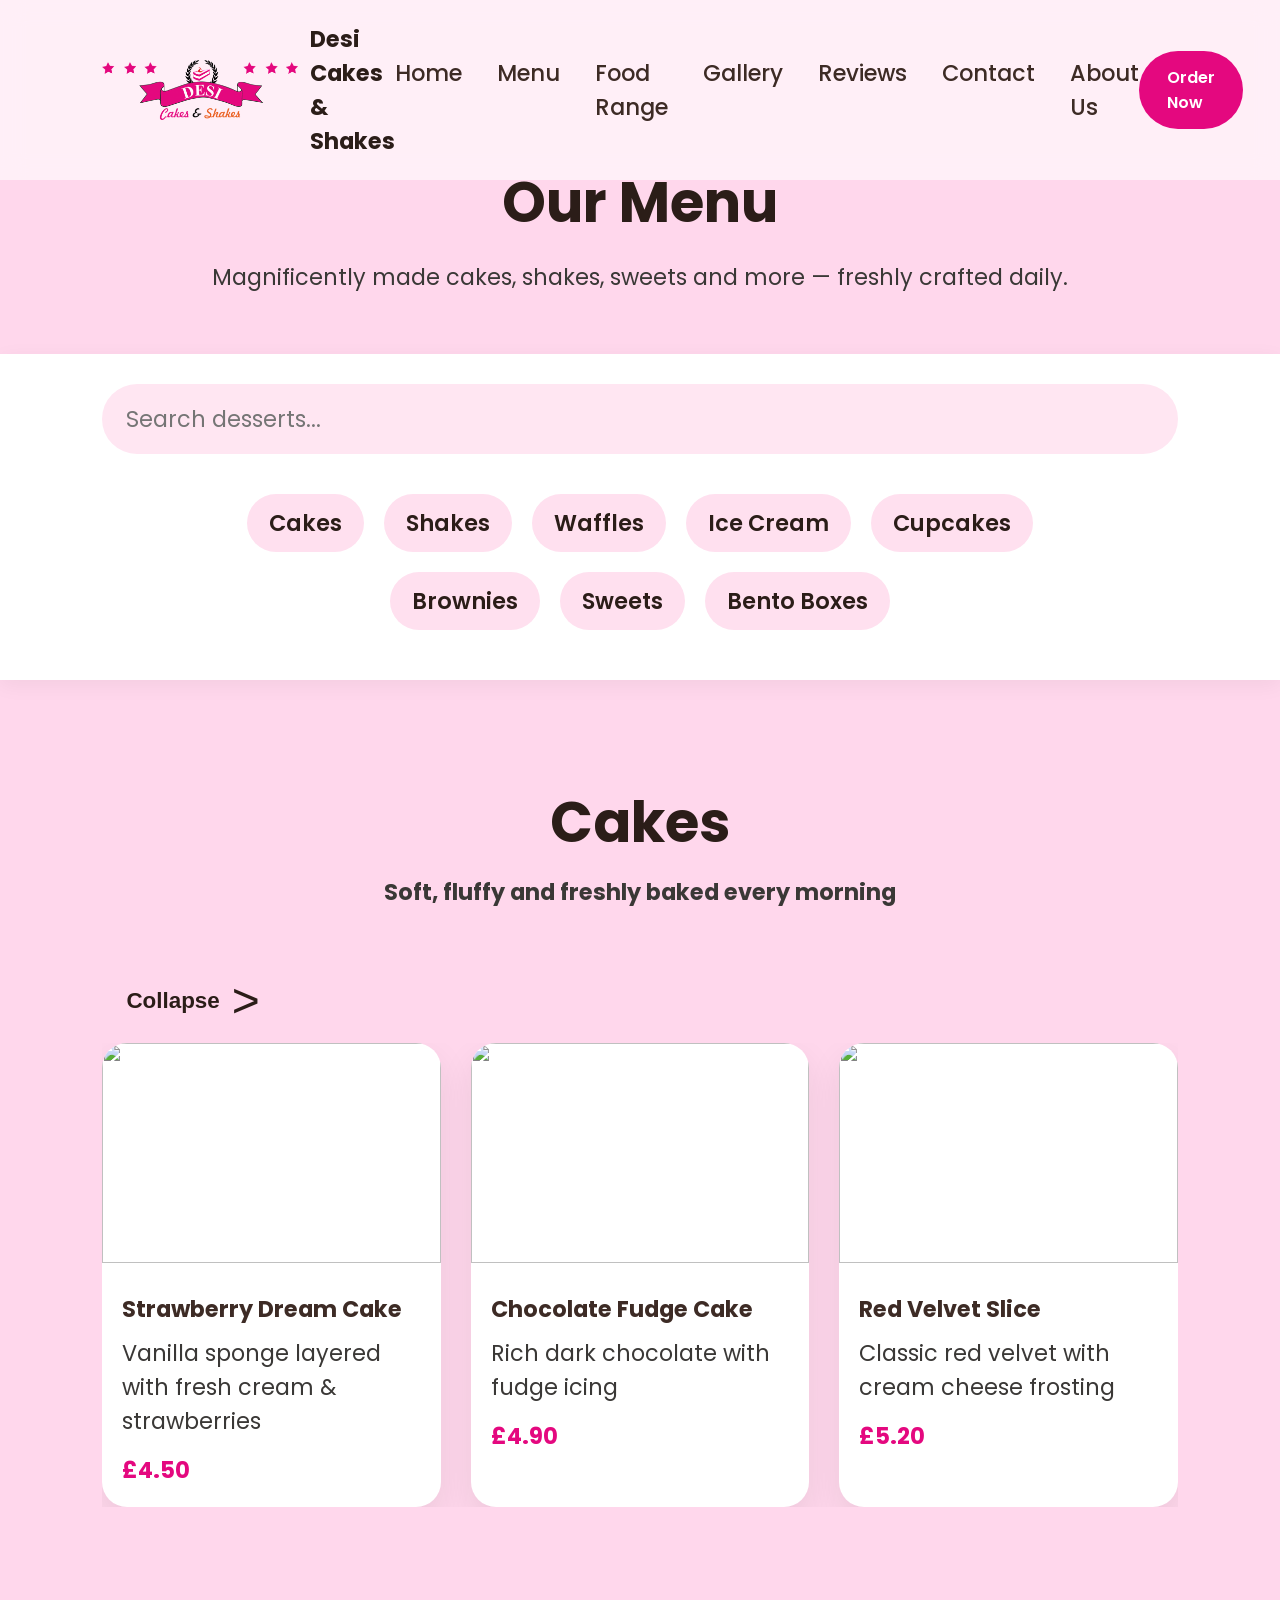
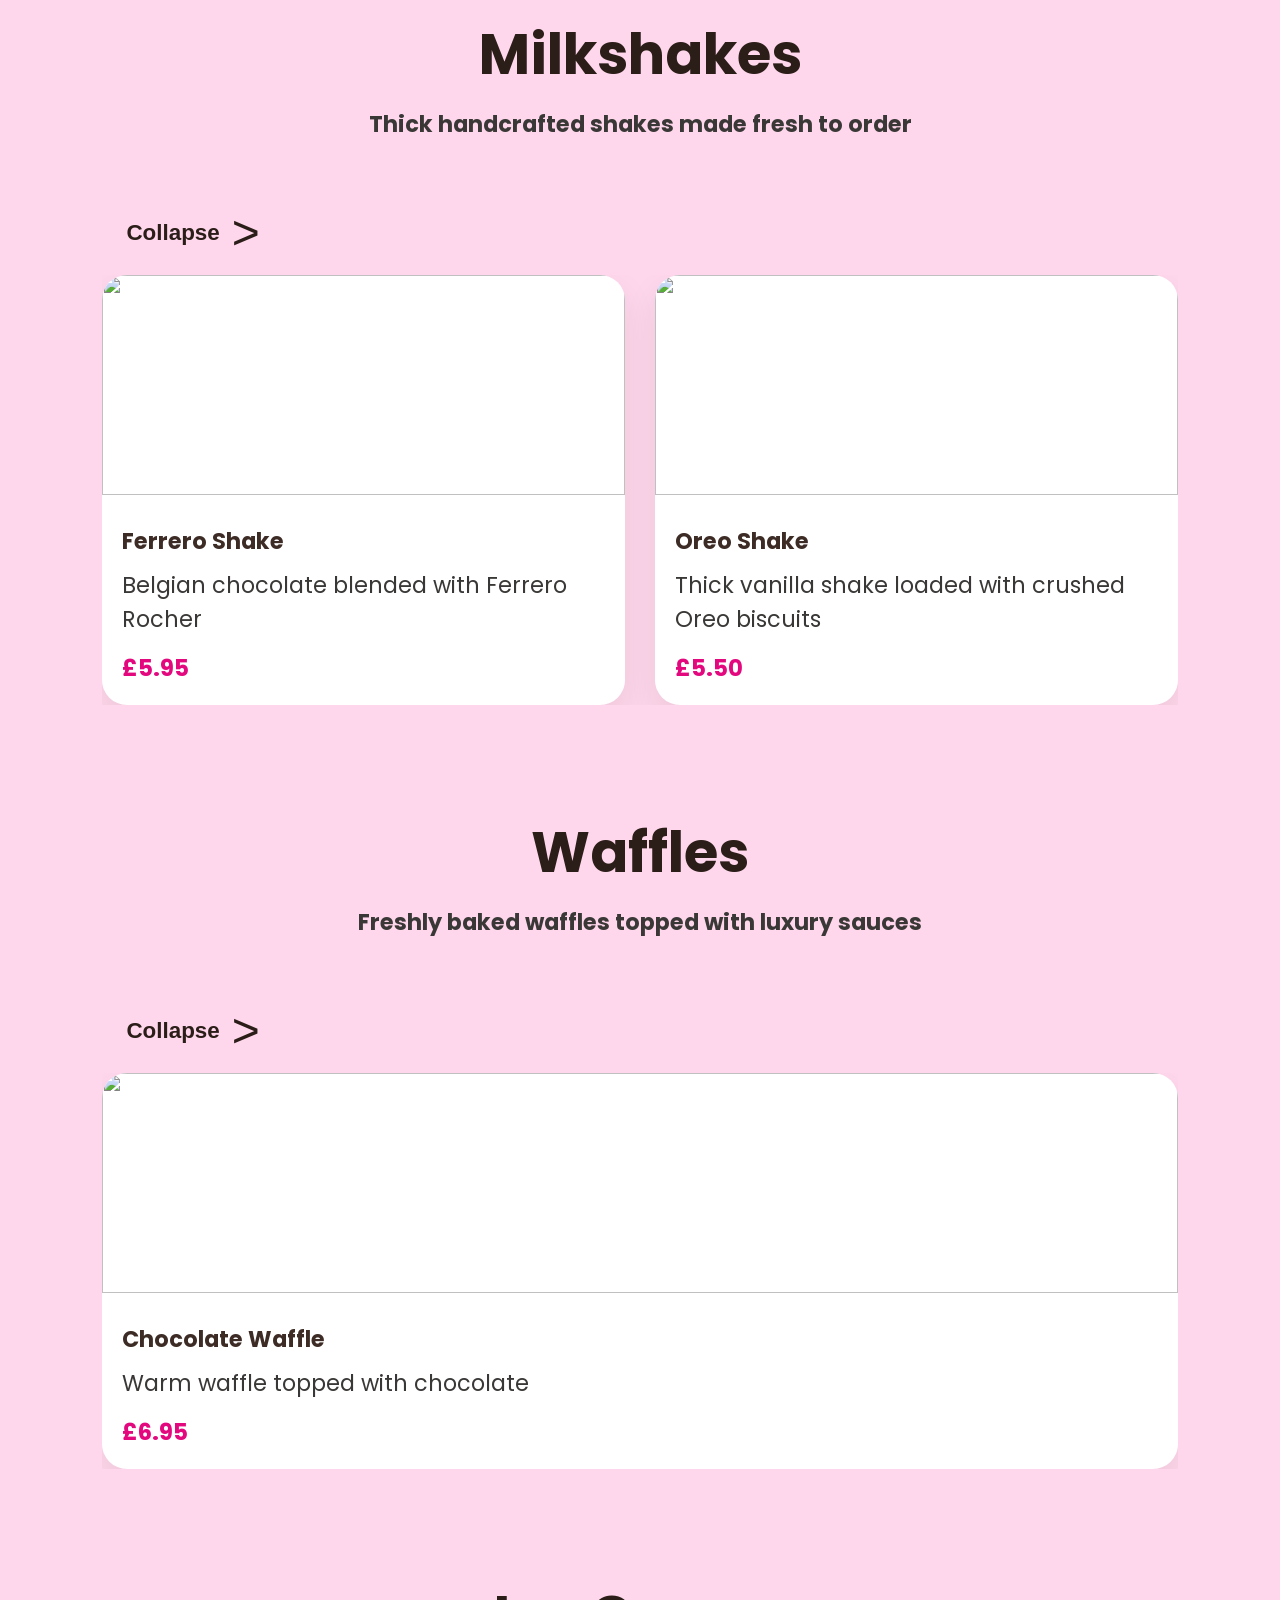
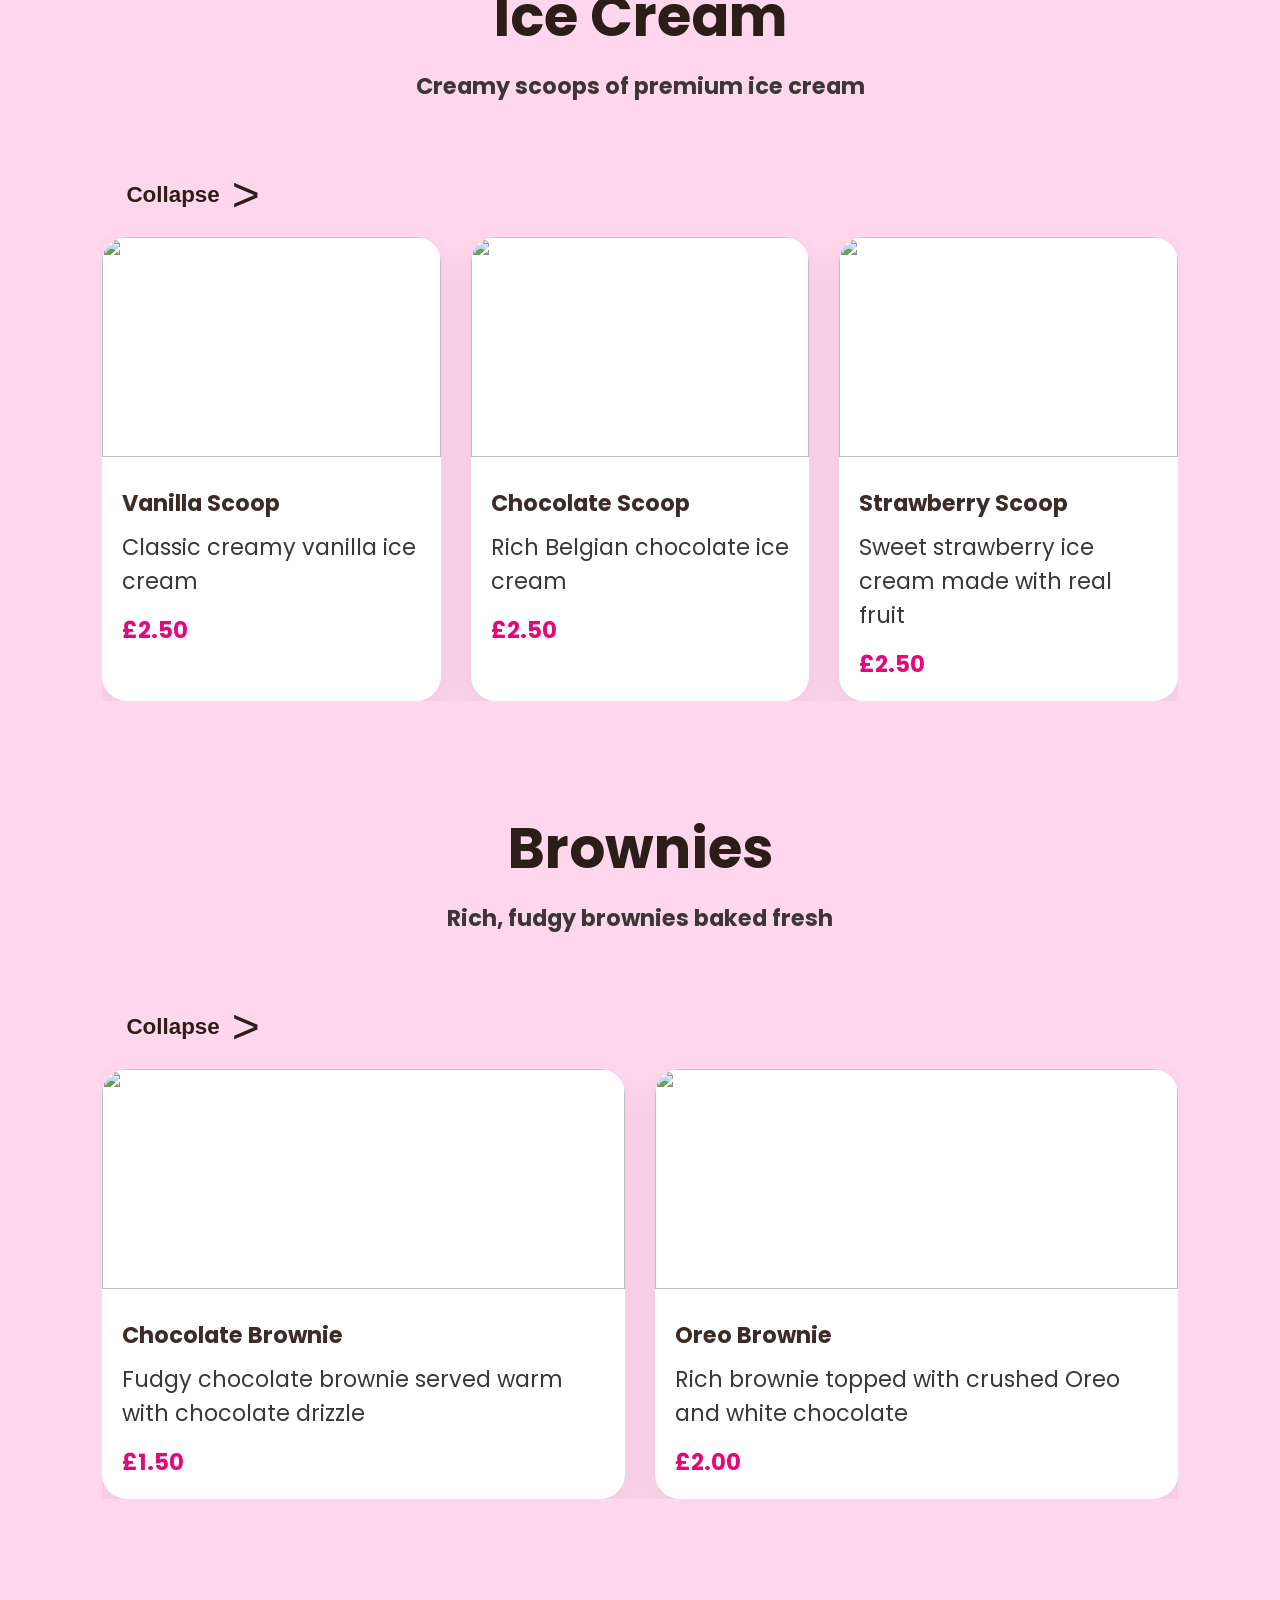
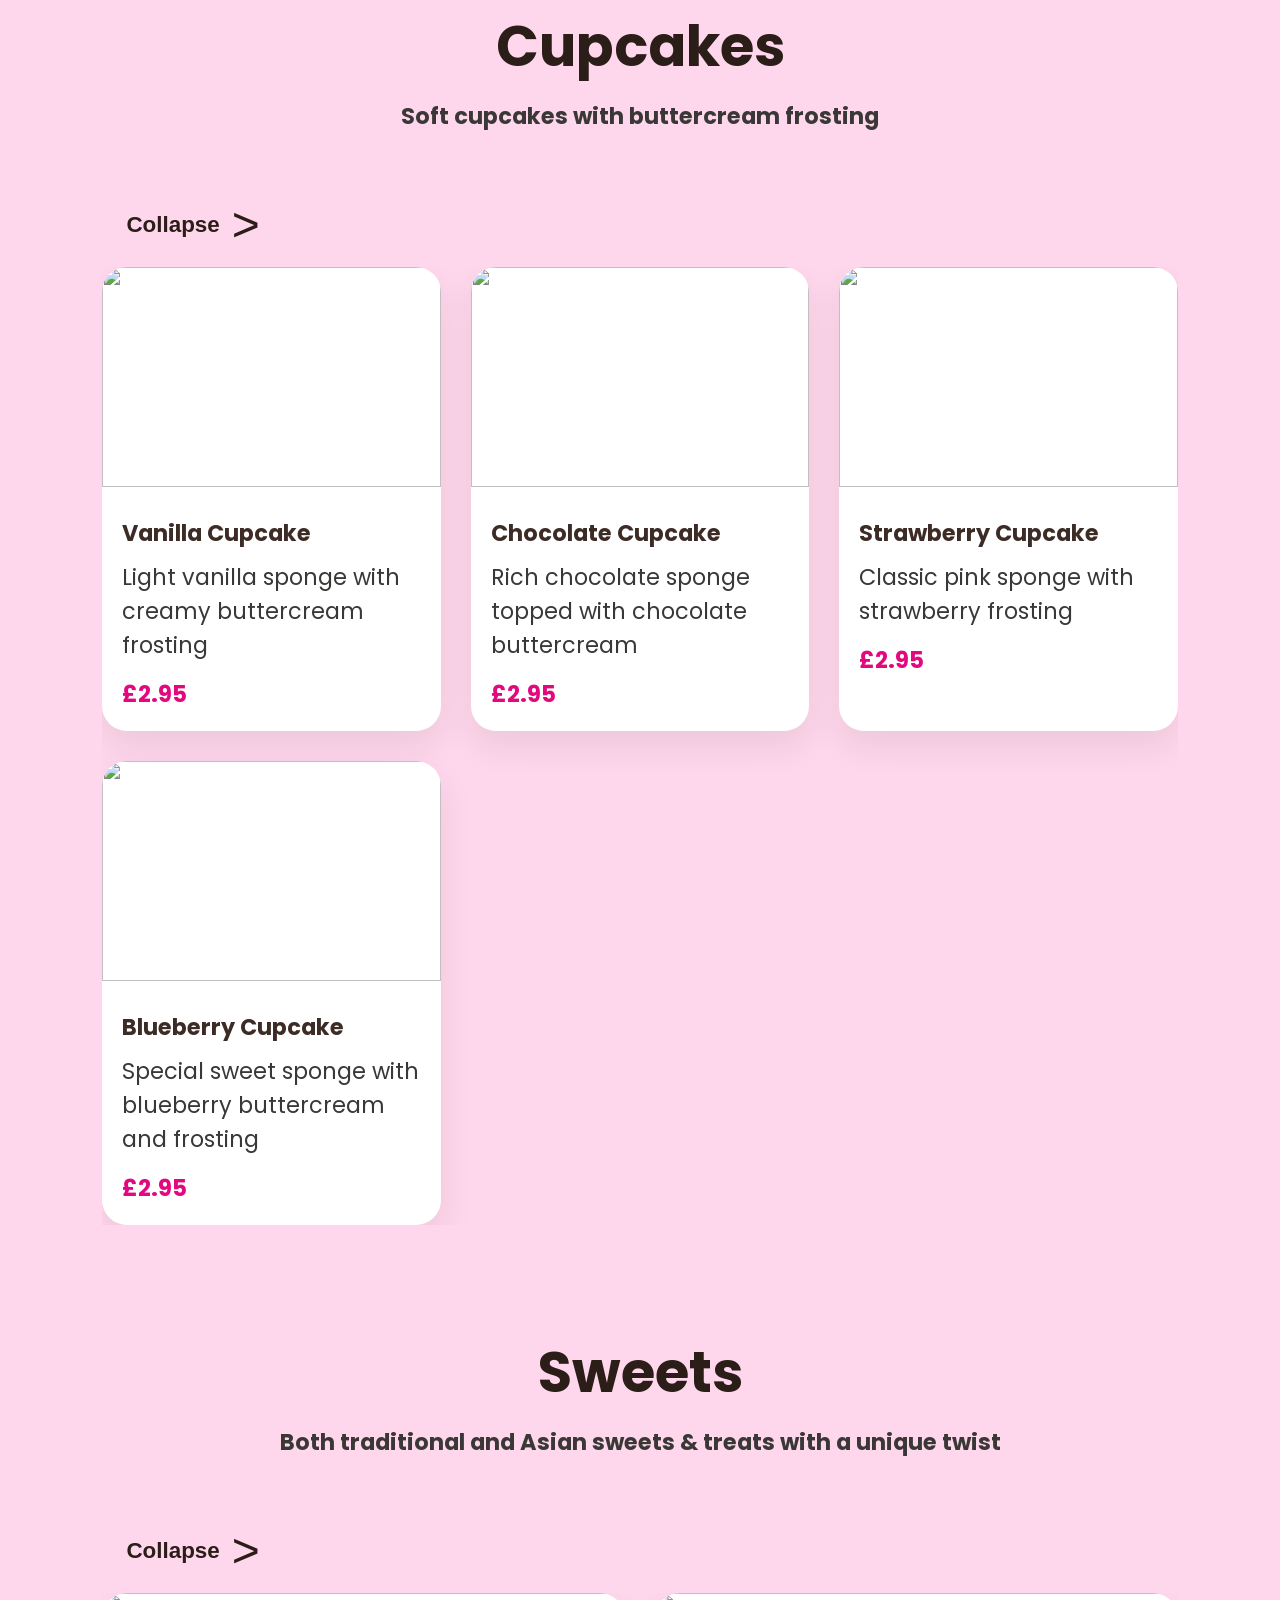
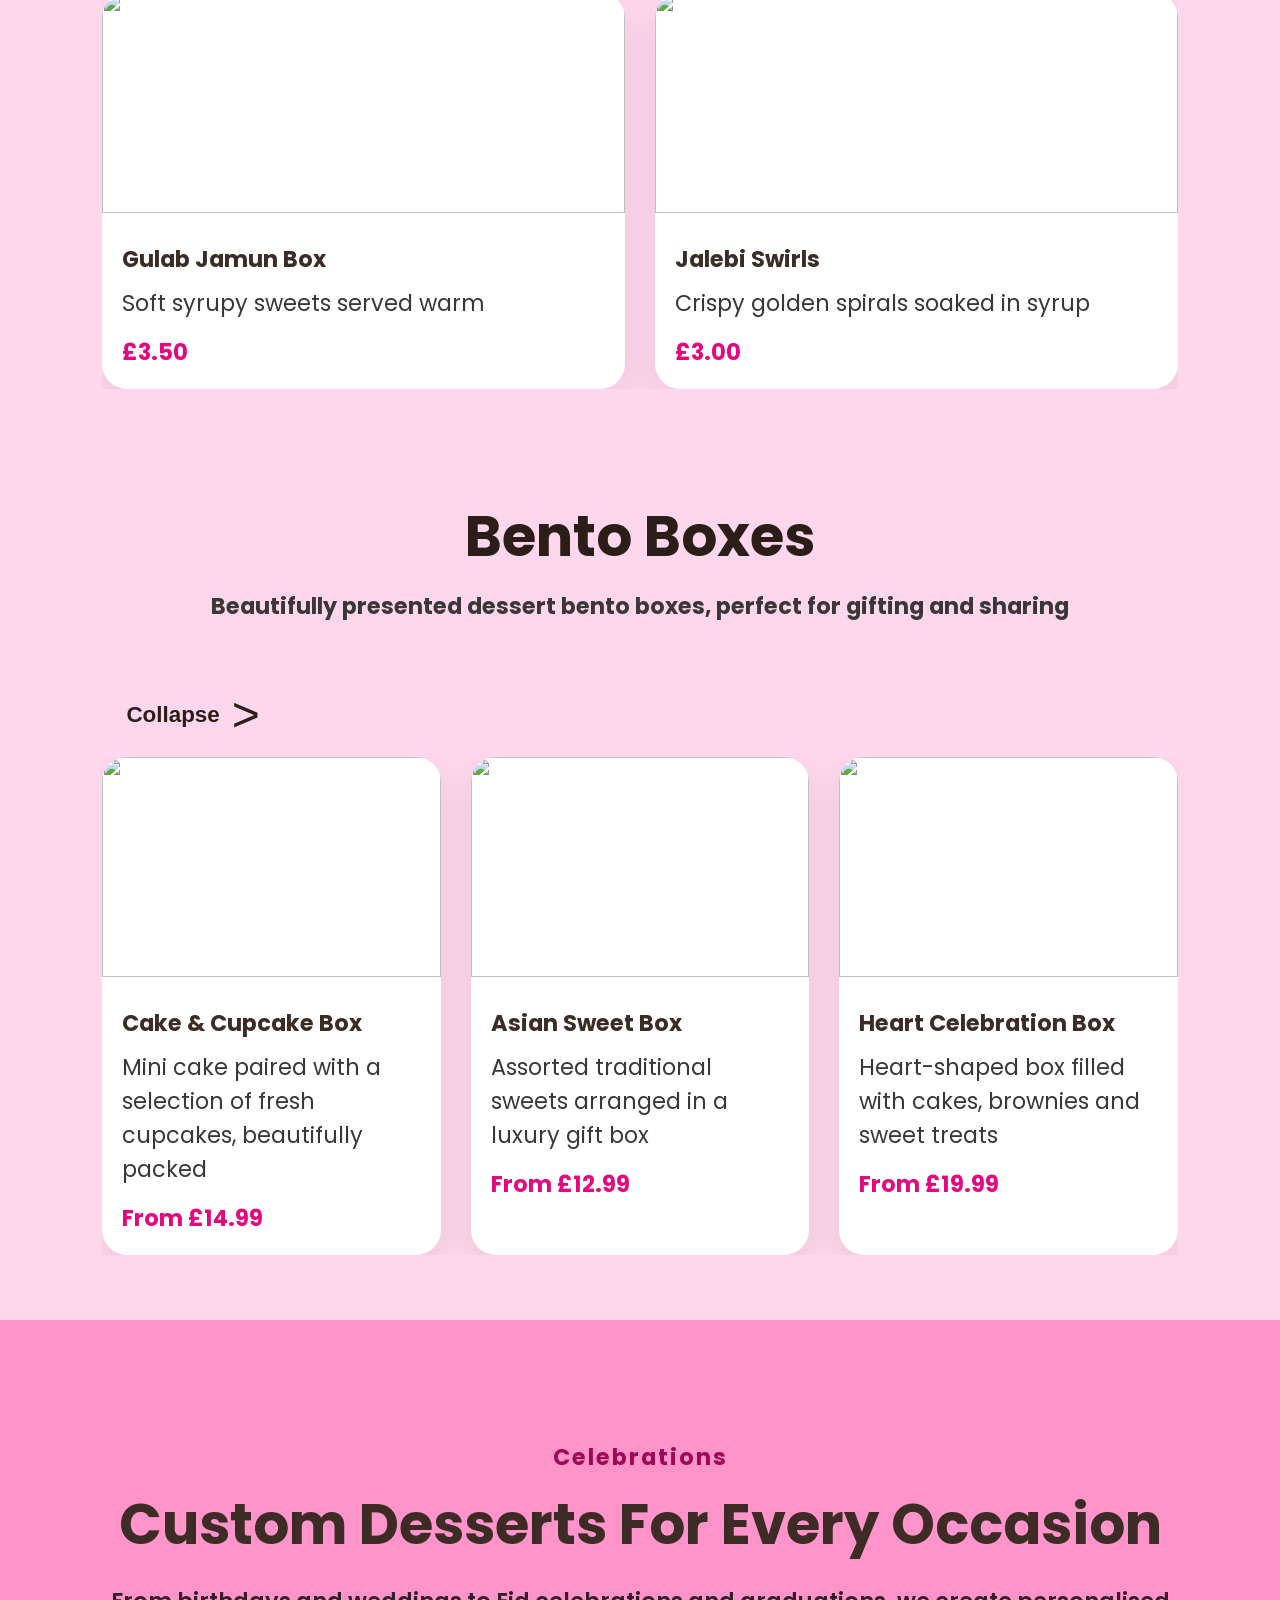
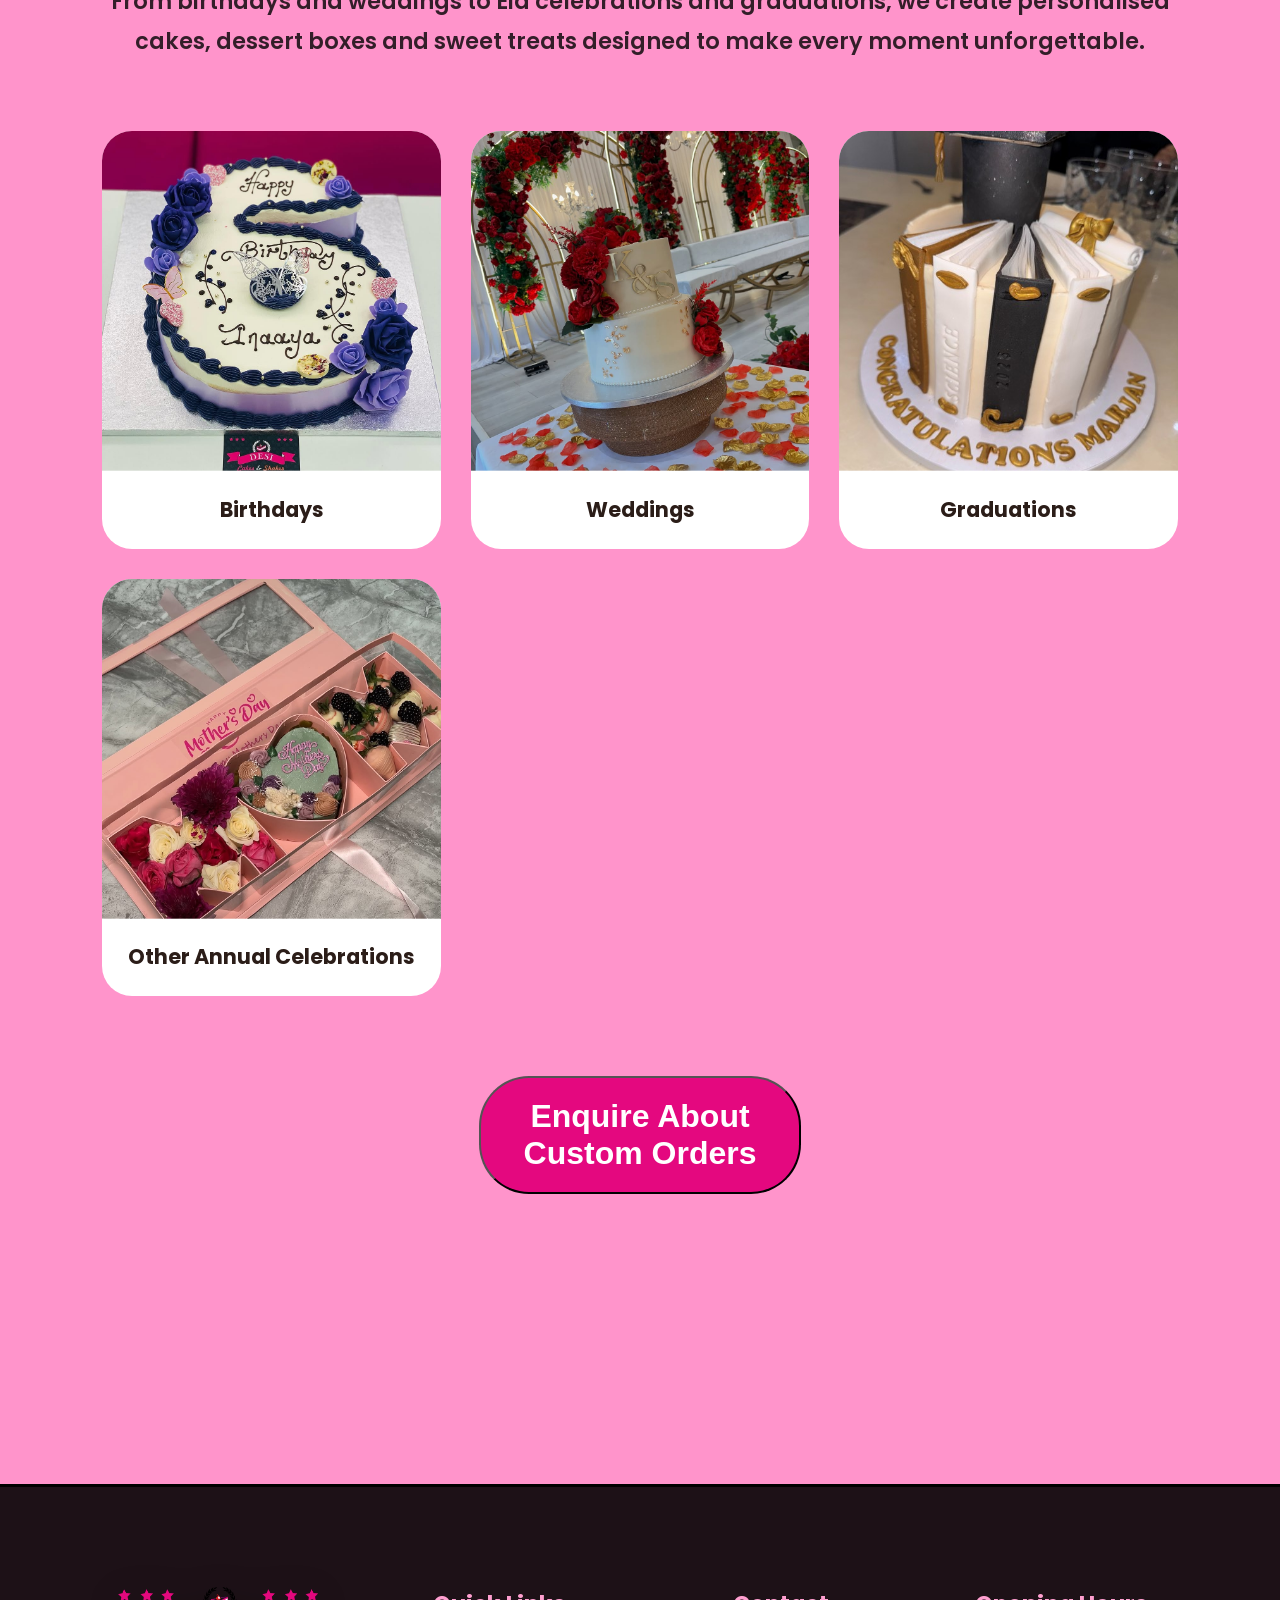
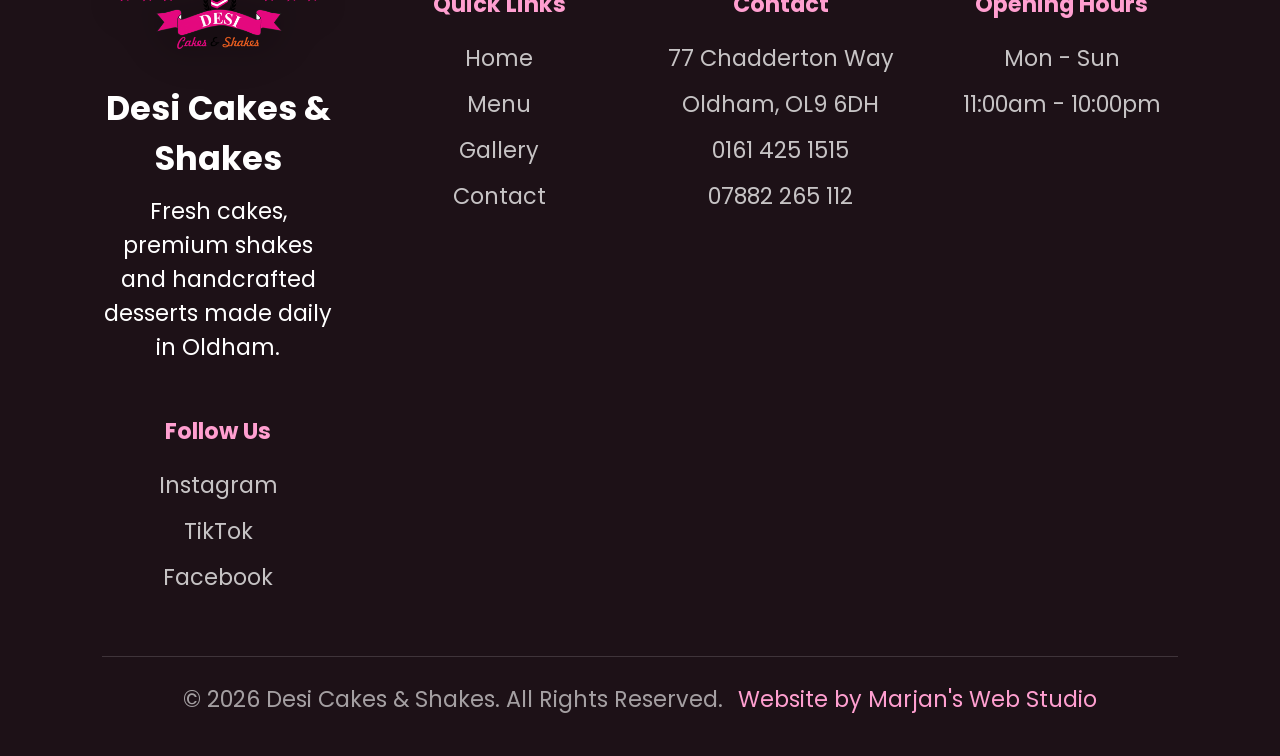
==== menu.html @ 48c07a07 "Initial website upload" ====
<!DOCTYPE html>
<html lang="en">

<head>
  <meta charset="UTF-8" />
  <meta name="viewport" content="width=device-width, initial-scale=1.0"/>

  <title>Desi Cakes & Shakes | Full Menu</title>

  <link rel="stylesheet" href="style.css"/>

  <link rel="preconnect" href="https://fonts.googleapis.com">
  <link rel="preconnect" href="https://fonts.gstatic.com" crossorigin>

  <link href="https://fonts.googleapis.com/css2?family=Poppins:wght@300;400;500;600;700;800&display=swap" rel="stylesheet">
</head>

<body>

<!-- NAVBAR -->
<nav class="navbar">

  <div class="logo">
    <img src="images/Header-logo.png" alt="Logo">
    <span>Desi Cakes & Shakes</span>
  </div>

  <ul class="nav-links">
    <li><a href="index.html">Home</a></li>
    <li><a href="#menu">Menu</a></li>
    <li><a href="index.html#food-range">Food Range</a></li>
    <li><a href="index.html#gallery">Gallery</a></li>
    <li><a href="index.html#reviews">Reviews</a></li>
    <li><a href="index.html#contact">Contact</a></li>
    <li><a href="about.html">About Us</a></li>
  </ul>

  <div class="menu-toggle" id="menu-toggle">☰</div>

  <a href="#custom-contact-section" class="nav-btn">Order Now</a>

</nav>

<!-- HERO -->
<section class="menu-hero">
  <h1>Our Menu</h1>
  <p>Magnificently made cakes, shakes, sweets and more — freshly crafted daily.</p>
</section>

<!-- TOPBAR -->
<section class="menu-topbar">

  <input type="text" placeholder="Search desserts..." class="menu-search">

  <div class="menu-categories">
    <a href="#cakes">Cakes</a>
    <a href="#shakes">Shakes</a>
    <a href="#waffles">Waffles</a>
    <a href="#icecream">Ice Cream</a>
    <a href="#cupcakes">Cupcakes</a>
    <a href="#brownies">Brownies</a>
    <a href="#sweets">Sweets</a>
    <a href="#boxes">Bento Boxes</a>
  </div>

</section>

<!-- ===================== MENU CONTENT  ===================== -->

<!-- =========================
            CAKES
 ========================= -->

<section id="cakes" class="menu-section">
  <div class="menu-section-header">
    <h2>Cakes</h2>
    <p>Soft, fluffy and freshly baked every morning</p>
  </div>

  <button class="toggle-section">
  <span class="toggle-text">Collapse</span>
  <span class="toggle-icon">></span>
</button>

  <div class="menu-grid">
    <div class="menu-item">
      <img src="images/cake1.jpg" />
      <div class="menu-content">
        <h3>Strawberry Dream Cake</h3>
        <p>Vanilla sponge layered with fresh cream & strawberries</p>
        <span>£4.50</span>
      </div>
    </div>

    <div class="menu-item">
      <img src="images/cake2.jpg" />
      <div class="menu-content">
        <h3>Chocolate Fudge Cake</h3>
        <p>Rich dark chocolate with fudge icing</p>
        <span>£4.90</span>
      </div>
    </div>

    <div class="menu-item">
      <img src="images/cake3.jpg" />
      <div class="menu-content">
        <h3>Red Velvet Slice</h3>
        <p>Classic red velvet with cream cheese frosting</p>
        <span>£5.20</span>
    </div>
    </div>
  </div>
</section>


<!-- =========================
            SHAKES
 ========================= -->

<section id="shakes" class="menu-section">
  <div class="menu-section-header">
    <h2>Milkshakes</h2>
    <p>Thick handcrafted shakes made fresh to order</p>
  </div>

  <button class="toggle-section">
  <span class="toggle-text">Collapse</span>
  <span class="toggle-icon">></span>
</button>

  <div class="menu-grid">
    <div class="menu-item">
      <img src="images/ferrero-shake.jpg" />
      <div class="menu-content">
        <h3>Ferrero Shake</h3>
        <p>Belgian chocolate blended with Ferrero Rocher</p>
        <span>£5.95</span>
      </div>
    </div>

    <div class="menu-item">
      <img src="images/oreo-shake.jpg" />
      <div class="menu-content">
        <h3>Oreo Shake</h3>
        <p>Thick vanilla shake loaded with crushed Oreo biscuits</p>
        <span>£5.50</span>
    </div>
    </div>
  </div>
</section>


<!-- =========================
            WAFFLES
 ========================= -->

<section id="waffles" class="menu-section">
  <div class="menu-section-header">
    <h2>Waffles</h2>
    <p>Freshly baked waffles topped with luxury sauces</p>
  </div>

  <button class="toggle-section">
  <span class="toggle-text">Collapse</span>
  <span class="toggle-icon">></span>
</button>

  <div class="menu-grid">
    <div class="menu-item">
      <img src="images/waffle1.jpg" />
      <div class="menu-content">
        <h3>Chocolate Waffle</h3>
        <p>Warm waffle topped with chocolate</p>
        <span>£6.95</span>
      </div>
    </div>
  </div>
</section>


<!-- =========================
            ICE CREAM
 ========================= -->

<section id="icecream" class="menu-section">
  <div class="menu-section-header">
    <h2>Ice Cream</h2>
    <p>Creamy scoops of premium ice cream</p>
  </div>

  <button class="toggle-section">
  <span class="toggle-text">Collapse</span>
  <span class="toggle-icon">></span>
</button>

  <div class="menu-grid">
    <div class="menu-item">
      <img src="images/vanilla-icecream.jpg" />
      <div class="menu-content">
        <h3>Vanilla Scoop</h3>
        <p>Classic creamy vanilla ice cream</p>
        <span>£2.50</span>
      </div>
    </div>
    <div class="menu-item">
      <img src="images/chocolate-icecream.jpg" />
      <div class="menu-content">
        <h3>Chocolate Scoop</h3>
        <p>Rich Belgian chocolate ice cream</p>
        <span>£2.50</span>
      </div>
    </div>
    <div class="menu-item">
      <img src="images/strawberry-icecream.jpg" />
      <div class="menu-content">
        <h3>Strawberry Scoop</h3>
        <p>Sweet strawberry ice cream made with real fruit</p>
        <span>£2.50</span>
      </div>
    </div>
  </div>
</section>


<!-- =========================
            BROWNIES
 ========================= -->

<section id="brownies" class="menu-section">
  <div class="menu-section-header">
    <h2>Brownies</h2>
    <p>Rich, fudgy brownies baked fresh</p>
  </div>

  <button class="toggle-section">
  <span class="toggle-text">Collapse</span>
  <span class="toggle-icon">></span>
</button>

  <div class="menu-grid">
    <div class="menu-item">
      <img src="images/brownies.jpg" />
      <div class="menu-content">
        <h3>Chocolate Brownie</h3>
        <p>Fudgy chocolate brownie served warm with chocolate drizzle</p>
        <span>£1.50</span>
      </div>
    </div>
    <div class="menu-item">
      <img src="images/oreo-brownie.jpg" />
      <div class="menu-content">
        <h3>Oreo Brownie</h3>
        <p>Rich brownie topped with crushed Oreo and white chocolate</p>
        <span>£2.00</span>
      </div>
    </div>
  </div>
</section>


<!-- =========================
            CUPCAKES
 ========================= -->

<section id="cupcakes" class="menu-section">
  <div class="menu-section-header">
    <h2>Cupcakes</h2>
    <p>Soft cupcakes with buttercream frosting</p>
  </div>

  <button class="toggle-section">
  <span class="toggle-text">Collapse</span>
  <span class="toggle-icon">></span>
</button>

  <div class="menu-grid">
    <div class="menu-item">
      <img src="images/vanilla-cupcake.jpg" />
      <div class="menu-content">
        <h3>Vanilla Cupcake</h3>
        <p>Light vanilla sponge with creamy buttercream frosting</p>
        <span>£2.95</span>
      </div>
    </div>
    <div class="menu-item">
      <img src="images/chocolate-cupcake.jpg" />
      <div class="menu-content">
        <h3>Chocolate Cupcake</h3>
        <p>Rich chocolate sponge topped with chocolate buttercream</p>
        <span>£2.95</span>
      </div>
    </div>
    <div class="menu-item">
      <img src="images/strawberry-cupcake.jpg" />
      <div class="menu-content">
        <h3>Strawberry Cupcake</h3>
        <p>Classic pink sponge with strawberry frosting</p>
        <span>£2.95</span>
      </div>
    </div>
    <div class="menu-item">
      <img src="images/blueberry-cupcake.jpg" />
      <div class="menu-content">
        <h3>Blueberry Cupcake</h3>
        <p>Special sweet sponge with blueberry buttercream and frosting</p>
        <span>£2.95</span>
      </div>
    </div>
</section>


<!-- =========================
            SWEETS
 ========================= -->

<section id="sweets" class="menu-section">
  <div class="menu-section-header">
    <h2>Sweets</h2>
    <p>Both traditional and Asian sweets & treats with a unique twist</p>
    </div>

    <button class="toggle-section">
  <span class="toggle-text">Collapse</span>
  <span class="toggle-icon">></span>
</button>

    <div class="menu-grid">
    <div class="menu-item">
    <img src="images/sweet1.jpg" />
    <div class="menu-content">
        <h3>Gulab Jamun Box</h3>
        <p>Soft syrupy sweets served warm</p>
        <span>£3.50</span>
    </div>
  </div>
    <div class="menu-item"> 
    <img src="images/sweet2.jpg" />
    <div class="menu-content">
        <h3>Jalebi Swirls</h3>
        <p>Crispy golden spirals soaked in syrup</p>
        <span>£3.00</span>
    </div>
    </div>
  </div>
</section>


<!-- =========================
            BENTO BOXES
 ========================= -->

<section id="boxes" class="menu-section">
  <div class="menu-section-header">
    <h2>Bento Boxes</h2>
    <p>Beautifully presented dessert bento boxes, perfect for gifting and sharing</p>
  </div>

  <button class="toggle-section">
  <span class="toggle-text">Collapse</span>
  <span class="toggle-icon">></span>
</button>

<div class="menu-grid">
    <div class="menu-item">
        <img src="images/cake-cupcake-box.jpg" />
        <div class="menu-content">
            <h3>Cake & Cupcake Box</h3>
            <p>Mini cake paired with a selection of fresh cupcakes, beautifully packed</p>
            <span>From £14.99</span>
        </div>
    </div>
    <div class="menu-item">
        <img src="images/sweet-box.jpg" />
        <div class="menu-content">
            <h3>Asian Sweet Box</h3>
            <p>Assorted traditional sweets arranged in a luxury gift box</p>
            <span>From £12.99</span>
        </div>
    </div>
    <div class="menu-item">
        <img src="images/heart-box.jpg" /> 
        <div class="menu-content"> 
            <h3>Heart Celebration Box</h3> 
            <p>Heart-shaped box filled with cakes, brownies and sweet treats</p> 
            <span>From £19.99</span> 
        </div> 
    </div> 
</div> 
</section>



<!-- =========================
    CELEBRATIONS/OCCOASIONS
 ========================= -->
<section class="celebration-section"> 
    <div class="section-header"> 
        <span class="section-tag"> Celebrations </span> 
        <h2> Custom Desserts For Every Occasion </h2> 
        <p> From birthdays and weddings to Eid celebrations and graduations, we create personalised cakes, dessert boxes and sweet treats designed to make every moment unforgettable. </p> 
    </div> 

    <div class="menu-grid"> 
        <div class="occasion-card"> 
            <img src="images/birthday-cele.jpg" /> 
            <h3>Birthdays</h3> 
        </div> 
        <div class="occasion-card"> 
            <img src="images/wedding-cele.jpg" /> 
            <h3>Weddings</h3> 
        </div> 
        <div class="occasion-card"> 
            <img src="images/gallery3.jpg" /> 
            <h3>Graduations</h3> 
        </div> 
        <div class="occasion-card"> 
            <img src="images/annual-cele.jpg" /> 
            <h3>Other Annual Celebrations</h3> 
        </div>
    </div> 
    <button class="primary-btn custom-order-btn" id="custom-order-btn">
      Enquire About Custom Orders
    </button>

<!-- CUSTOM ORDER CONTACT SECTION -->

<div class="custom-contact-section" id="custom-contact-section">

  <div class="section-header">

    <span class="section-tag">
      CUSTOM ORDERS
    </span>

    <h2>
      Enquire About Your Order
    </h2>

    <p>
      Tell us what you're looking for and we’ll get back to you regarding your custom cake, dessert table, or event order.
    </p>

  </div>

  <div class="contact-container">

    <!-- CONTACT INFO -->

    <div class="contact-info">

      <div class="contact-item">
        <h3>Phone</h3>
        <p>0161 425 1515</p>
        <p>07882 265 112</p>
      </div>

      <div class="contact-item">
        <h3>Address</h3>
        <p>
          77 Chadderton Way <br>
          Oldham, OL9 6DH
        </p>
      </div>

      <div class="contact-item">
        <h3>Opening Hours</h3>
        <p>Monday - Sunday</p>
        <p>11:00am - 10:00pm</p>
      </div>

    </div>

    <!-- FORM -->

    <form class="contact-form">

      <input
        type="text"
        placeholder="Your Name"
        required
      >

      <input
        type="tel"
        placeholder="Phone Number"
        required
      >

      <input
        type="email"
        placeholder="Email Address"
      >

      <textarea
        placeholder="Describe your custom order..."
        required
      ></textarea>

      <button type="submit" class="primary-btn">
        Send Enquiry
      </button>

    </form>

  </div>

</div>
</section>

<!-- FOOTER -->

<footer class="footer">

  <div class="footer-grid">

    <!-- BRAND -->

    <div class="footer-brand">

      <img src="images/Header-logo.png" alt="Logo">

      <h2>Desi Cakes & Shakes</h2>

      <p>
        Fresh cakes, premium shakes and handcrafted desserts made daily in Oldham.
      </p>

    </div>

    <!-- QUICK LINKS -->

    <div class="footer-column">

      <h3>Quick Links</h3>

      <a href="#">Home</a>
      <a href="#">Menu</a>
      <a href="#">Gallery</a>
      <a href="#">Contact</a>

    </div>

    <!-- CONTACT -->

    <div class="footer-column">

      <h3>Contact</h3>

      <p>77 Chadderton Way</p>
      <p>Oldham, OL9 6DH</p>

      <p>0161 425 1515</p>
      <p>07882 265 112</p>

    </div>

    <!-- OPENING HOURS -->

    <div class="footer-column">

      <h3>Opening Hours</h3>

      <p>Mon - Sun</p>
      <p>11:00am - 10:00pm</p>

    </div>

    <!-- SOCIALS -->

    <div class="footer-column">

      <h3>Follow Us</h3>

      <a href="#">Instagram</a>
      <a href="#">TikTok</a>
      <a href="#">Facebook</a>

    </div>

  </div>

  <div class="footer-bottom">

    <p>
      © 2026 Desi Cakes & Shakes. All Rights Reserved.
    </p>

    <p class="credit">
      Website by Marjan's Web Studio
    </p>

  </div>

</footer>

<script src="script.js"></script>

</body>

</html>
---- style.css ----
* {
  margin: 0;
  padding: 0;
  box-sizing: border-box;
}

:root {
  --bg-color: #ffd7ec;
  --primary-color: #e4087f;
  --secondary-color: #2b1d18;
  --accent-color: #99003b;
  --text-color: #3d2b25;
  --light-text: #3a3836;
  --secondary-text: #5a4a44;
  --card-color: #ffffff;
  --nav-height: 90px;
}

body {
  font-family: "Poppins", sans-serif;
  background-color: var(--bg-color);
  color: var(--text-color);
  display: flex;
  flex-direction: column;
}


/* =========================
   NAVBAR
========================= */

.navbar {
  width: 100%;
  padding: 22px 8%;
  position: fixed;
  top: 0;
  left: 0;
  z-index: 1000;

  display: flex;
  justify-content: space-between;
  align-items: center;

  background: rgba(255,255,255,0.6);
  backdrop-filter: blur(12px);
}

.logo {
  display: flex;
  align-items: center;
  gap: 12px;
  font-size: clamp(1rem, 1vw + 0.6rem, 2rem);
  font-weight: 700;
  color: var(--secondary-color);
}

.logo img {
  height: 60px;
}



/* =========================
   NAV LINKS
========================= */

.nav-links {
  display: flex;
  gap: 35px;
  list-style: none;
}

.nav-links a {
  text-decoration: none;
  color: var(--text-color);
  font-weight: 500;
  transition: 0.3s;
  font-size: clamp(1rem, 1vw + 0.6rem, 2rem);
}

.nav-links a:hover {
  color: var(--primary-color);
}

.nav-btn {
  background: var(--primary-color);
  color: white;
  padding: 14px 28px;
  border-radius: 50px;
  font-weight: 600;
  text-decoration: none;
  transition: 0.3s;
}

.nav-btn:hover {
  transform: translateY(-3px);
}

/* MOBILE MENU BUTTON */

.menu-toggle {
  display: none;

  font-size: 2rem;

  cursor: pointer;

  color: var(--secondary-color);
}


/* =========================
   HERO SECTION
========================= */

.hero {
  padding: 140px 8% 80px;
  display: grid;
  grid-template-columns: 1fr 1fr;
  gap: 60px;

  min-height: 10vh;

  background:
    linear-gradient(rgba(255, 215, 236, 0.95)),
    url("images/hero.jpg");

  background-size: cover;
  background-position: center;
}

.hero-tag {
  display: inline-block;

  color: var(--primary-color);

  font-weight: 600;

  margin-bottom: 20px;

  letter-spacing: 2px;

  font-size: clamp(1rem, 1vw + 0.6rem, 2rem);
}


.hero-text h1 {
  font-size: 5rem;

  line-height: 1.05;

  color: var(--secondary-color);

  margin-bottom: 25px;
  
}

.hero-text p {
  font-size: clamp(1rem, 1vw + 0.6rem, 2rem);

  color: var(--light-text);

  line-height: 1.8;

  max-width: 600px;

  margin-bottom: 35px;
}

.hero-buttons {
  display: flex;
  gap: 20px;

  margin-bottom: 50px;

  
  font-size: clamp(1rem, 1vw + 0.6rem, 2rem);
}

.primary-btn,
.secondary-btn {
  text-decoration: none;

  padding: 16px 32px;

  border-radius: 50px;

  font-weight: 600;

  transition: 0.3s;
}

.primary-btn {
  background-color: var(--primary-color);
  color: white;
}

.secondary-btn {
  border: 2px solid #ddd;
  background-color: #fa95cb;
  color: black;
}

.primary-btn:hover,
.secondary-btn:hover {
  transform: translateY(-4px);
}

/* HERO STATS */

.hero-stats {
  display: flex;
  gap: 50px;

  flex-wrap: wrap;
}

.stat-box h3 {
  color: var(--secondary-color);

  font-size: clamp(1rem, 1vw + 0.6rem, 2rem);
  margin-bottom: 8px;
}

.stat-box span {
  color: var(--light-text);
  
  font-size: clamp(1rem, 1vw + 0.6rem, 2rem);
}

/* HERO IMAGE */

.hero-image {
  position: relative;
}

.hero-image img {
  width: 100%;

  max-width: 650px;

  display: block;

  margin: 0 auto;

  filter:
    brightness(1.25)
    drop-shadow(0 20px 10px rgba(0,0,0,0.5));

  transition: 0.4s;
}


/* =========================
   RANGE SECTION
========================= */

.range-section {
  padding: 120px 8%;

  background:
    linear-gradient(
    rgba(242, 112, 182, 0.95)),

    
    url("images/range.jpg");

  background-size: cover;
  background-position: center;

  color: #320214;
  
}


.section-header {
  text-align: center;

  max-width: 2500px;
 
  margin: 0 auto 70px;
}

.section-tag {
  display: inline-block;

  color: rgb(159, 7, 88);
  
  

  font-weight: 700;
  
  font-size: clamp(1rem, 1vw + 0.6rem, 3rem);

  letter-spacing: 2px;

  margin-bottom: 20px;
}

.section-header h2 {
  font-size: 3.5rem;

  line-height: 1.1;

  margin-bottom: 25px;
}

.section-header p {
  color: rgba(0, 0, 0, 0.8);
  font-weight: 600;
  font-size: clamp(1rem, 1vw + 0.6rem, 2rem);

  line-height: 1.8;
}

.range-grid {
  
  display: grid;

  grid-template-columns: repeat(auto-fit, minmax(320px, 1fr));

  gap: 35px;

  
  width: 100%;

  margin: 0 auto;
  font-size: clamp(1rem, 1vw + 0.6rem, 1.25rem);
}

.range-card {
  position: relative;

  overflow: hidden;

  border-radius: 30px;

  aspect-ratio: 0.85;
  width: 100%;
  

  cursor: pointer;
  
   box-shadow:
    0 15px 35px rgba(0,0,0,0.25);

  transition: 0.4s;
  
}

.range-card img {
  width: 100%;
  height: 100%;
  object-fit: cover;

  transition: 0.5s;
}

.cakes-card img {
  object-position: center 20%;;
  transform: scale(1.2);
  transition: 0.5s;
}

.shakes-card img {
  object-position: 30% 0px;
  transform: scale(1);
  transition: 0.5s;
}

.sweets-card img {
  object-position: center;
  transform: scale(1);
  transition: 0.5s;
}

.icecream-card img {
  object-position: center 20%;;
  transform: scale(1.2);
  transition: 0.5s;
}

.cupcakes-card img {
  object-position: 30% 0px;
  transform: scale(1.3);
  transition: 0.5s;
}

.brownies-card img {
  object-position: center;
  transform: scale(1);
  transition: 0.5s;
}

.bento-card img {
  object-position: 30% 0px;
  transform: scale(1.1);
  transition: 0.5s;
}

.accessories-card img {
  object-position: center;
  transform: scale(1);
  transition: 0.5s;
}



.cakes-card:hover img {
  transform: scale(1.3);
}

.shakes-card:hover img {
  transform: scale(1.1);
}

.sweets-card:hover img {
  transform: scale(1.1);
}

.icecream-card:hover img {
  transform: scale(1.3);
}

.cupcakes-card:hover img {
  transform: scale(1.4);
}

.brownies-card:hover img {
  transform: scale(1.1);
}

.bento-card:hover img {
  transform: scale(1.2);
}

.accessories-card:hover img {
  transform: scale(1.1);
}


.range-overlay {
  position: absolute;

  bottom: 0;
  left: 0;

  width: 100%;

  padding: 30px;

  background:
  linear-gradient(
    to top,
    rgba(0,0,0,0.95) 0%,
    rgba(0,0,0,0.75) 45%,
    transparent 100%
  );
}

.range-overlay h3 {
   display: inline-block;

  background: rgb(159, 7, 88);
  border-radius: 0 20px 20px 0;

  color: #ffffff;
  

  padding: 10px 13px;



  margin-bottom: 12px;
  margin-left: -50px;
padding-left: 30px;
}

.range-overlay p {
  color: rgba(255,255,255,0.8);
  font-weight: 500;
}


.range-cta {
  width: 100%;
  display: flex;
  justify-content: center;
  margin-top: 50px;
  margin-bottom: 50px;
}

.range-cta a {
  display: inline-block;
  padding: 16px 34px;
  font-size: clamp(1rem, 1vw + 0.6rem, 2rem);
}

.menu-btn {
  background: rgb(159, 7, 88);
  color: white;
}


/* =========================
   BEST SELLERS SECTION
========================= */

.best-sellers {
  padding: 120px 8%;

background:
    linear-gradient(
    rgba(228, 8, 127, 0.95)),

    
    url("images/seller.jpg");

  background-size: cover;
  background-position: center;
  color: #2b1d18;
}

.best-sellers .section-header {
  text-align: center;
  max-width: 2500;
  margin: 0 auto 70px;
}

.best-sellers .section-tag {
  display: inline-block;

  color: rgba(255, 195, 227);

  font-weight: 700;

  letter-spacing: 2px;

  margin-bottom: 20px;

  font-size: clamp(1rem, 1vw + 0.6rem, 2rem);
}

.best-sellers .section-header h2 {
  font-size: clamp(2.5rem, 4vw, 5rem);

  color: #ffffff;

  margin-bottom: 25px;

  line-height: 1.1;
}

.best-sellers .section-header p {
  color: rgba(255, 255, 255);

  line-height: 1.8;

  font-size: clamp(1rem, 1vw + 0.6rem, 2rem);
}

/* GRID */

.best-grid {
  display: grid;

  grid-template-columns: repeat(auto-fit, minmax(320px, 1fr));

  gap: 35px;

  
  width: 100%;

  margin: 0 auto;
}

/* CARD */

.best-card {
  background: #fff0f7;

  border-radius: 30px;

  overflow: hidden;

  transition: 0.4s;

  box-shadow:
    0 20px 40px rgba(0,0,0,0.35);

  cursor: pointer;
}

.best-card:hover {
  transform: translateY(-10px);
}

/* IMAGE */

.best-image {
  height: 320px;

  overflow: hidden;
}

.best-image img {
  width: 100%;
  height: 100%;

  object-fit: cover;

  transition: 0.5s;
}

.best-card:hover img {
  transform: scale(1.08);
}

/* CONTENT */

.best-content {
  padding: 30px;
}

.best-content h3 {
  font-size: 1.8rem;

  color: #2b1d18;

  margin-bottom: 15px;
}

.best-content p {
  color: #5a4a44;

  line-height: 1.7;

  font-size: 1rem;
}




/* =========================
   GALLERY SECTION
========================= */

.gallery-section {
  padding: 120px 8%;
  background:
    linear-gradient(
    rgba(242, 112, 182, 0.95)),


    
    url("images/gallery.jpg");

  background-size: cover;
  background-position: center;
  color: #2b1d18;
}

.gallery-grid {
  display: grid;
  grid-template-columns: repeat(auto-fit, minmax(250px, 1fr));
  gap: 20px;

  max-width: 100%;
  margin: 0 auto;
}

.gallery-item {
  overflow: hidden;
  border-radius: 25px;
  aspect-ratio: 1 / 1;
  box-shadow: 0 15px 35px rgba(0,0,0,0.15);
  cursor: pointer;
}

.gallery-item img {
  width: 100%;
  height: 100%;
  object-fit: cover;
  transition: 0.4s ease;
}

.gallery-item:hover img {
  transform: scale(1.1);
}

.gallery-socials {
  grid-column: 1 / -1;

  display: flex;
  justify-content: center;
  gap: 25px;

  flex-wrap: wrap;

  margin-top: 20px;
}


/* =========================
   GALLERY VIDEOS
========================= */

.gallery-item {
  position: relative;
  cursor: pointer;
}

.gallery-item video {
  width: 100%;
  height: 100%;

  object-fit: cover;

  display: block;

  transition: 0.4s ease;
}

.gallery-item:hover video,
.gallery-item:hover img {
  transform: scale(1.08);
}

/* PLAY ICON */

.play-icon {
  position: absolute;

  top: 50%;
  left: 50%;

  transform: translate(-50%, -50%);

  width: 70px;
  height: 70px;

  border-radius: 50%;

  background: rgba(0,0,0,0.55);

  color: white;

  display: flex;
  justify-content: center;
  align-items: center;

  font-size: 2rem;

  pointer-events: none;

  backdrop-filter: blur(5px);
}

/* =========================
   LIGHTBOX
========================= */

.gallery-lightbox {
  position: fixed;

  inset: 0;

  background: rgba(0,0,0,0.94);

  display: flex;
  justify-content: center;
  align-items: center;

  opacity: 0;
  visibility: hidden;

  transition: 0.35s ease;

  z-index: 5000;
}

.gallery-lightbox.active {
  opacity: 1;
  visibility: visible;
}

/* IMAGE */

.lightbox-image {
  display: none;

  width: 90%;
  max-width: 1200px;
  max-height: 85vh;

  object-fit: contain;

  border-radius: 25px;
}

/* VIDEO */

.lightbox-video {
  display: none;

  width: 90%;
  max-width: 1200px;
  max-height: 85vh;

  border-radius: 25px;
}

/* ACTIVE TYPES */

.lightbox-image.active,
.lightbox-video.active {
  display: block;
}

/* CLOSE */

.lightbox-close {
  position: absolute;

  top: 30px;
  right: 40px;

  color: white;

  font-size: 3rem;

  cursor: pointer;

  z-index: 10;
}

/* =========================
   LIGHTBOX ARROWS
========================= */

.lightbox-arrow {
  position: absolute;

  top: 50%;
  transform: translateY(-50%);

  width: 70px;
  height: 70px;

  border: none;
  border-radius: 50%;

  background: rgba(255,255,255,0.12);

  color: white;

  font-size: 2.5rem;

  cursor: pointer;

  backdrop-filter: blur(8px);

  transition: 0.3s ease;

  z-index: 20;
}

.lightbox-arrow:hover {
  background: rgba(255,255,255,0.22);

  transform: translateY(-50%) scale(1.08);
}

.left-arrow {
  left: 30px;
}

.right-arrow {
  right: 30px;
}


.lightbox-close:hover {
  transform: rotate(90deg);
}


.social-card {
  display: flex;
  flex-direction: column;
  align-items: center;
  justify-content: center;

  text-align: center;
  text-decoration: none;

  width: 320px;
  min-height: 180px;

  padding: 30px;

  border-radius: 100%;

  background: #feaed9;

  box-shadow:
    0 15px 35px rgba(0,0,0,0.12);

  transition: 0.35s ease;
}

.social-card:hover {
  transform: translateY(-8px);
}

.social-card img {
  width: 65px;
  height: 65px;

  object-fit: contain;

  margin-bottom: 20px;
}

.social-card span {
  color: var(--secondary-color);

  font-weight: 600;

  line-height: 1.5;

  font-size: clamp(1rem, 1vw + 0.6rem, 2rem);
}



/* =========================
   TESTIMONIALS SECTION
========================= */

.testimonials-section {
  padding: 120px 8%;
  background:
    linear-gradient(
      rgba(255, 215, 236, 0.925)
    ),
    url("images/testimonials.jpg");

  background-size: cover;
  background-position: center;
}

.testimonials-grid {
  display: grid;
  grid-template-columns: repeat(auto-fit, minmax(280px, 1fr));
  gap: 30px;

  max-width: auto;
  margin: 0 auto;
}


.testimonial-card {
  background: white;
  padding: 20px;
  border-radius: 25px;
  box-shadow: 0 15px 35px rgba(0,0,0,0.1);

  display: flex;
  flex-direction: column;
  gap: 12px;

  max-height: 220px;
  overflow: hidden;

  transition: max-height 0.5s ease, transform 0.3s ease;
}

.testimonial-content {
  overflow: hidden;
  flex: 1;
}


.testimonial-card.expanded {
  max-height: 3000px;
}

.testimonial-card:hover {
  transform: translateY(-8px);
}

.testimonial-card p {
  font-size: clamp(1rem, 1vw + 0.6rem, 2rem);
  line-height: 1.7;
  color: var(--text-color);

  margin-bottom: 20px;
}

.testimonial-card h4 {
  color: var(--primary-color);
  font-weight: 600;
  font-size: clamp(1rem, 1vw + 0.6rem, 2rem);
}

.testimonial-text {
  opacity: 0.9;
  line-height: 1.6;
}

.toggle-review {
  margin-top: auto;
  background: none;
  border: none;
  color: var(--primary-color);
  font-weight: 600;
  cursor: pointer;
  font-size: clamp(1rem, 1vw + 0.6rem, 1.5rem);
}


/* REVIEW CARD */

.review-card {
  position: absolute;

  bottom: 60px;
  right: 0;

  background: white;

  padding: 25px;

  border-radius: 25px;

  box-shadow: 0 10px 30px rgba(0,0,0,0.08);

  text-align: center;
}

.review-card h3 {
  color: gold;

  margin-bottom: 10px;
}

.review-card h2 {
  color: var(--secondary-color);

  margin-bottom: 5px;
}

.review-card p {
  color: var(--light-text);
}

/* =========================
   RESPONSIVE
========================= */

@media (max-width: 1400px) {

  .hero {
    grid-template-columns: 1fr;

    text-align: center;
  }

  .hero-text p {
    margin: 0 auto 35px;
  }

  .hero-buttons {
    justify-content: center;
  }

  .hero-stats {
    justify-content: center;
  }

  .hero-text h1 {
    font-size: 4rem;
  }
}

@media (max-width: 1100px) {

  .nav-links {
    position: fixed;

    top: 0;
    right: -100%;

    width: 260px;
    height: 100vh;

    background: white;

    flex-direction: column;

    padding: 120px 40px;

    gap: 30px;

    transition: 0.4s;

    box-shadow:
      -10px 0 30px rgba(0,0,0,0.1);
  }

  .nav-links.active {
    right: 0;
  }

  .nav-btn {
    display: none;
  }

  .menu-toggle {
    display: block;

    z-index: 2000;
  }

  .hero {
    padding-top: 120px;
  }

  .hero-text h1 {
    font-size: 3rem;
  }

  .review-card {
    position: static;

    margin: 30px auto 0;

    width: fit-content;
  }
}



/* CONTACT SECTION */

.contact {
  padding: 120px 8%;
  background:
    linear-gradient(
      rgba(255, 242, 249, 0.95)
    ),
    url("images/contact.jpg");

  background-size: cover;
  background-position: center;
}

.contact-container {
  display: grid;

  grid-template-columns: repeat(auto-fit, minmax(300px, 1fr));

  gap: 50px;

  margin-top: 60px;
}

.contact-info {
  display: flex;
  flex-direction: column;
  gap: 30px;
}

.contact-item h3 {
  margin-bottom: 10px;
  color: var(--accent-color);
  font-size: clamp(1rem, 1vw + 0.6rem, 2rem);
}

.contact-item p {
  color: var(--secondary-text);
  font-size: clamp(1rem, 1vw + 0.6rem, 2rem);
}

.contact-form {
  display: flex;
  flex-direction: column;
  gap: 20px;
}

.contact-form input,
.contact-form textarea {
  background-color: var(--card-color);

  border: none;

  padding: 18px;

  border-radius: 15px;

  color: black;

  font-family: "Poppins", sans-serif;
  font-size: clamp(1rem, 1vw + 0.6rem, 2rem);
}

.contact-form textarea {
  min-height: 160px;
  resize: none;
  font-size: clamp(1rem, 1vw + 0.6rem, 2rem);
}

.contact-form button {
  border: none;
  cursor: pointer;
  font-size: clamp(1rem, 1vw + 0.6rem, 2rem);
}

/* FOOTER */

.footer {
  background: rgba(20, 10, 15, 0.96);

  color: white;

  padding: 100px 8% 40px;

  border-top: 3px solid black;

  text-align: center;
  width: 100%;
  display: block;
}

.footer-grid {
  display: grid;

  grid-template-columns:
    repeat(auto-fit, minmax(220px, 1fr));

  gap: 50px;

  margin-bottom: 50px;

  align-items: start;

  text-align: center;
  
  font-size: clamp(1rem, 1vw + 0.6rem, 2rem);
}

.footer-brand {
  display: flex;
  flex-direction: column;

  align-items: center;

  gap: 10px;
}

.footer-brand img {
  width: 100%;
  max-width: 200px;

  height: auto;

  display: block;

  margin-bottom: 25px;

  filter:
    drop-shadow(0 8px 18px rgba(0,0,0,0.35));
}

.footer-column {
  display: flex;
  flex-direction: column;

  align-items: center;
}

.footer-column h3 {
  margin-bottom: 20px;

  font-size: clamp(1rem, 1vw + 0.6rem, 2rem);
  color: #ff9fd0;
}

.footer-column a,
.footer-column p {
  display: block;

  color: rgba(255,255,255,0.75);

  text-decoration: none;

  margin-bottom: 12px;

  transition: 0.3s;
  
  font-size: clamp(1rem, 1vw + 0.6rem, 2rem);
}

.footer-column a:hover {
  color: white;

  transform: translateY(-2px);
}
.footer-bottom {
  border-top: 1px solid rgba(255,255,255,0.15);

  padding-top: 25px;

  display: flex;

  justify-content: center;

  text-align: center;

  flex-wrap: wrap;

  gap: 15px;

  font-size: clamp(1rem, 1vw + 0.6rem, 2rem);

  color: rgba(255,255,255,0.6);
}

.credit {
  color: #ff9fd0;
}

html {
  scroll-behavior: smooth;
}

.hero,
.range-section,
.best-sellers,
.gallery-section,
.testimonials-section,
.contact {
  scroll-margin-top: 100px;
}



/* =========================
   MENU PAGE
========================= */

.menu-hero {
  padding: 160px 8% 60px;
  text-align: center;
  background: linear-gradient(
    rgba(255, 215, 236, 0.95)
  ),
  url("images/menu-hero.jpg");
  background-size: cover;
  background-position: center;
  
}

.menu-hero h1 {
  font-size: 3.5rem;
  color: var(--secondary-color);
  margin-bottom: 15px;
}

.menu-hero p {
  font-size: clamp(1rem, 1vw + 0.6rem, 2rem);
  color: var(--light-text);
}

/* CATEGORY BAR */

.menu-categories {
  display: flex;
  justify-content: center;
  gap: 20px;
  flex-wrap: wrap;

  padding: 20px 8%;

  position: static;
  z-index: 999;
  
  font-size: clamp(1rem, 1vw + 0.6rem, 1.5rem);
}

.menu-categories a {
  text-decoration: none;
  padding: 10px 20px;
  border-radius: 50px;

  background: #ffe0ef;
  color: var(--secondary-color);
  font-weight: 600;

  transition: 0.3s;
  
}

.menu-categories a:hover {
  background: var(--primary-color);
  color: white;
}

/* MENU SECTIONS */

.menu-section {
  padding: 100px 8%;
  scroll-margin-top: 300px;
  overflow: hidden;
  padding-bottom: 5px;
  font-size: clamp(1rem, 1vw + 0.6rem, 2rem);
}

.menu-section-header {
  text-align: center;
  margin-bottom: 50px;

  display: flex;
  flex-direction: column;
  justify-content: center;
  align-items: center;

  cursor: pointer;
  gap: 10px;
}

.menu-section-header h2 {
  font-size: 3.5rem;
  color: var(--secondary-color);
  margin-bottom: 0px;
}

.menu-section-header p {
  color: var(--light-text);
  font-size: clamp(1rem, 1vw + 0.6rem, 2rem);
  font-weight: 700;
}


/* =========================
   CELEBRATIONS 
========================= */

.celebration-section {
  padding: 120px 8%;
  margin-top: 60px;
  background-color: #ff94cb;
  display: flex;
  flex-direction: column;
  align-items: stretch;
}

.celebration-section .section-header {
  max-width: 1400px;
  width: 100%;
  text-align: center;
  margin: 0 auto 70px;
}

.celebration-section .occasion-grid {
  max-width: 1400px;
  margin: 0 auto;
}



/* TOGGLE BUTTON */

.toggle-section {
  background: none;
  border: none;

  display: flex;
  align-items: center;
  gap: 12px;

  padding: 18px 24px;

  border-radius: 50px;

  cursor: pointer;

  transition:
    background 0.3s ease,
    transform 0.3s ease;

  color: var(--secondary-color);

  flex-shrink: 0;
}

/* hover */

.toggle-section:hover {
  background: rgba(228, 8, 127, 0.1);
}

/* text */

.toggle-text {
  font-size: clamp(1rem, 1vw + 0.6rem, 2rem);
  font-weight: 600;
}

/* arrow */

.toggle-icon {
  font-size: 3rem;
  line-height: 1;

  transition: transform 0.4s ease;
}

/* collapsed */

.menu-section.collapsed .toggle-icon {
  transform: rotate(90deg);
}

.menu-grid {
  overflow: hidden;
  max-height: 2000px; /* big enough for content */
  transform: translateY(0);
  transition: max-height 0.5s ease, opacity 0.5s ease, transform 0.5s ease;
  opacity: 1;
}

/* collapsed state */
.menu-section.collapsed .menu-grid {
  max-height: 0;
  opacity: 0;
  transform: translateY(-10px);
}


/* GRID */

.menu-grid {
  display: grid;
  grid-template-columns: repeat(auto-fit, minmax(280px, 1fr));
  gap: 30px;
}

/* ITEM CARD */

.menu-item {
  background: white;
  border-radius: 25px;
  overflow: hidden;
  box-shadow: 0 15px 35px rgba(0,0,0,0.08);
  transition: 0.3s;
}

.menu-item:hover {
  transform: translateY(-8px);
  box-shadow:
    0 20px 45px rgba(228, 8, 127, 0.2);
}

.menu-item img {
  width: 100%;
  height: 220px;
  object-fit: cover;
}

.menu-content {
  padding: 20px;
}

.menu-content h3 {
  font-size: clamp(1rem, 1vw + 0.6rem, 2rem);
  margin-bottom: 10px;
}

.menu-content p {
  font-size: clamp(1rem, 1vw + 0.6rem, 2rem);
  color: var(--light-text);
  margin-bottom: 15px;
}

.menu-content span {
  font-weight: 700;
  color: var(--primary-color);
  
}

/* TOPBAR */

.menu-topbar {
  padding: 30px 8%;
  background: white;

  position: sticky;
  top: var(--nav-height);
  z-index: 999;

  box-shadow: 0 5px 20px rgba(0,0,0,0.05);
  
  font-size: clamp(1rem, 1vw + 0.6rem, 2rem);
}

.menu-search {
  width: 100%;
  padding: 18px 24px;

  border: none;
  border-radius: 50px;

  background: #ffe6f2;

  font-size: 1rem;
  margin-bottom: 20px;

  font-family: "Poppins", sans-serif;
  
  font-size: clamp(1rem, 1vw + 0.6rem, 2rem);
}

/* CATEGORY BUTTONS */

.menu-categories a {
  text-decoration: none;
  background: #ffe0ef;
  color: var(--secondary-color);

  padding: 12px 22px;
  border-radius: 50px;

  white-space: nowrap;
  font-weight: 600;

  transition: 0.3s;
}

.menu-categories a:hover {
  background: var(--primary-color);
  color: white;
}

/* LAYOUT */

.menu-layout {
  display: flex;
  flex-direction: column;
  align-items: center;
  width: 100%;
}

/* SIDEBAR */

.menu-sidebar {
  position: sticky;
  top: 220px;

  height: fit-content;

  display: flex;
  flex-direction: column;
  gap: 15px;
}

.menu-sidebar a {
  text-decoration: none;
  color: var(--secondary-color);

  background: white;

  padding: 16px 20px;

  border-radius: 18px;

  font-weight: 600;

  transition: 0.3s;

  box-shadow: 0 8px 20px rgba(0,0,0,0.05);
}

.menu-sidebar a:hover {
  background: var(--primary-color);
  color: white;
}

/* PRODUCTS AREA */

.menu-products {
  display: flex;
  flex-direction: column;
  gap: 80px;
  width: 100%;
  max-width: 1200px;
  margin: 0 auto;
}

/* MOBILE */

@media (max-width: 1200px) {

  .menu-layout {
    grid-template-columns: 1fr;
  }

  .menu-section {
    scroll-margin-top: 230px;
  }

  .menu-sidebar {
    display: none;
  }

  .menu-topbar {
    padding: 15px 5%;
    top: var(--nav-height);
  }

  .menu-search {
    padding: 12px 16px;
    font-size: 1rem;
    margin-bottom: 12px;
  }

  .menu-categories {
    gap: 10px;
    padding: 10px 0;
  }

  .menu-categories a {
    padding: 8px 14px;
    font-size: 0.9rem;
  }
}

.menu-item {
  position: relative;
}

.menu-badge {
  position: absolute;
  top: 15px;
  left: 15px;

  background: var(--primary-color);
  color: white;

  padding: 6px 12px;
  border-radius: 20px;

  font-size: 0.8rem;
  font-weight: 600;

  z-index: 2;
}

.menu-options {
  display: flex;
  flex-direction: column;
  gap: 4px;

  margin: 10px 0;

  font-size: 0.9rem;
  color: var(--light-text);
}

.menu-actions {
  display: flex;
  justify-content: space-between;
  align-items: center;

  margin-top: 10px;
}

.price {
  font-weight: 700;
  color: var(--primary-color);
}

.add-btn {
  background: var(--primary-color);
  color: white;

  border: none;
  padding: 10px 16px;
  border-radius: 20px;

  cursor: pointer;
  transition: 0.3s;
}

.add-btn:hover {
  transform: translateY(-2px);
}

/* =========================
   OCCASIONS SECTION
========================= */

.occasion-section {
  padding: 120px 8%;

  background:
    linear-gradient(
      rgba(255, 240, 247, 0.96)
    ),
    url("images/occasion-bg.jpg");

  background-size: cover;
  background-position: center;

  border-radius: 40px;

  margin-top: 40px;
}

.occasion-section .section-header {
  text-align: center;
  max-width: 900px;
  margin: 0 auto 70px;
}

.occasion-section .section-tag {
  display: inline-block;

  background: rgba(228, 8, 127, 0.12);
  color: var(--primary-color);

  padding: 10px 20px;
  border-radius: 50px;

  font-weight: 700;
  letter-spacing: 1px;

  margin-bottom: 20px;
}

.occasion-section .section-header h2 {
  font-size: clamp(2.5rem, 4vw, 4.5rem);

  color: var(--secondary-color);

  margin-bottom: 20px;
}

.occasion-section .section-header p {
  color: var(--light-text);

  line-height: 1.8;

  font-size: clamp(1rem, 1vw + 0.5rem, 1.4rem);
}

/* GRID */

.occasion-grid {
  display: grid;
  grid-template-columns: repeat(auto-fit, minmax(280px, 1fr));
  gap: 30px;
}

/* CARD */

.occasion-card {
  background: white;
  border-radius: 30px;
  overflow: hidden;
  text-align: center;
  transition: 0.35s ease;
}

.occasion-card:hover {
  transform: translateY(-10px);

  box-shadow:
    0 20px 45px rgba(228, 8, 127, 0.18);
}

/* IMAGE */

.occasion-card img {
  width: 100%;
  aspect-ratio: 1 / 1;
  object-fit: cover;
  display: block;
  transition: 0.35s ease;
  transform: scale(1.01);
}

.occasion-card:hover img {
  transform: scale(1.06);
}

/* TITLE */

.occasion-card h3 {
  padding: 24px 20px;

  font-size: clamp(1rem, 1vw + 0.5rem, 2rem);

  color: var(--secondary-color);
}


/* =========================
   CUSTOM ORDER CONTACT
========================= */

.custom-contact-section {
  display: block;

  margin-top: 50px;
  padding: 60px 40px;

  background: rgba(255,255,255,0.5);

  border-radius: 35px;

  animation: fadeIn 0.4s ease;
  
  font-size: clamp(2rem, 1vw + 0.6rem, 3rem);

  max-height: 0;
  opacity: 0;
  overflow: hidden;
  transform: translateY(20px);
  pointer-events: none;
  transition: max-height 0.6s ease, opacity 0.4s ease, transform 0.4s ease;
}

.custom-contact-section.active {
  max-height: 5000px;
  opacity: 1;
  transform: translateY(0);
  pointer-events: auto;
}

.custom-order-btn {
  margin-top: 80px;
  width: 30%;
  min-height: 100px;
  padding: 20px 40px;

  font-size: clamp(2rem, 1vw + 0.5rem, 3rem);

  display: flex;
  align-items: center;
  justify-content: center;

  margin-left: auto;
  margin-right: auto;
}

@keyframes fadeIn {

  from {
    opacity: 0;
    transform: translateY(20px);
  }

  to {
    opacity: 1;
    transform: translateY(0);
  }

}

@keyframes fadeOut {

  from {
    opacity: 1;
    transform: translateY(0);
  }

  to {
    opacity: 0;
    transform: translateY(20px);
  }

}

.custom-contact-section.fade-in {
  animation: fadeIn 0.4s ease forwards;
}

.custom-contact-section.fade-out {
  animation: fadeOut 0.4s ease forwards;
}



.location-section h2 {
  font-size: 3rem;
  margin-bottom: 40px;
  color: var(--secondary-color);
}

.location-section .gallery-grid {
  margin-bottom: 100px;
}

.map-container {
  border-radius: 25px;
  overflow: hidden;
  box-shadow: 0 15px 40px rgba(0,0,0,0.15);
}


/* =========================
   ABOUT PAGE
========================= */

.about-hero {
  padding: 180px 8% 120px;

  text-align: center;

   background:
    linear-gradient(rgba(228, 8, 127, 0.85)),
    url("images/hero.jpg");

  background-size: cover;
  background-position: center;
}

.about-hero h1 {
  font-size: clamp(3rem, 6vw, 6rem);

  color: #ffffff;

  margin-bottom: 20px;

  line-height: 1.1;
}

.about-hero p {
  font-size: clamp(1rem, 1vw + 0.6rem, 5rem);

  color: #ffffff;


  margin: 0 auto;

  line-height: 1.8;
}


/* =========================
   ABOUT CONTENT
========================= */

.about-content {
  padding: 120px 8%;

  display: grid;

  grid-template-columns: 1fr 1fr;

  gap: 70px;

  align-items: center;

  background:
    linear-gradient(rgba(255, 215, 236, 0.95)),
    url("images/range.jpg");

  background-size: cover;
  background-position: center;
}

.about-text h2 {
  font-size: clamp(1rem, 1vw + 1rem, 5rem);

  color: var(--secondary-color);

  margin-bottom: 0px;

  line-height: 1.1;
}

.about-text p {
  font-size: clamp(1rem, 1vw + 0.6rem, 5rem);

  color: var(--secondary-color);

  line-height: 2;

  margin-bottom: 25px;
}


/* IMAGE */

.about-image {
  position: relative;
}

.about-image img {
  width: 100%;

  border-radius: 35px;

  display: block;

  object-fit: cover;


  transition: 0.4s ease;
}

.about-image:hover img {
  transform: scale(1.02);
}


/* =========================
   ABOUT GALLERY
========================= */

.about-gallery {
  padding: 0 8% 120px;


  display: grid;

  grid-template-columns: repeat(auto-fit, minmax(280px, 1fr));

  gap: 25px;

}

.about-gallery img {
  width: 100%;

  height: 350px;

  object-fit: cover;

  border-radius: 30px;

  box-shadow:
    0 15px 35px rgba(0,0,0,0.12);

  transition: 0.4s ease;

  cursor: pointer;
}

.about-gallery img:hover {
  transform: translateY(-8px) scale(1.03);
}


/* =========================
   LOCATION SECTION
========================= */

.location-section {

  padding: 120px 8%;
  background:
    linear-gradient(
      rgba(255, 240, 247, 0.95)
    ),
    url("images/store.jpg");

  background-size: cover;
  background-position: center;

  text-align: center;
}

.location-section h2 {
  font-size: clamp(2.5rem, 4vw, 5rem);

  color: var(--secondary-color);

  margin-bottom: 50px;
}

.map-container {
  overflow: hidden;

  border-radius: 35px;

  box-shadow:
    0 20px 45px rgba(0,0,0,0.15);
}

.map-container iframe {
  width: 100%;

  display: block;
}


/* =========================
   RESPONSIVE
========================= */

@media (max-width: 1100px) {

  .about-content {
    grid-template-columns: 1fr;

    text-align: center;
  }

  .about-text {
    order: 2;
  }

  .about-image {
    order: 1;
  }

  .about-gallery img {
    height: 280px;
  }
}

@media (max-width: 700px) {

  .about-hero {
    padding: 150px 6% 90px;
  }

  .about-content,
  .about-gallery,
  .location-section {
    padding-left: 6%;
    padding-right: 6%;
  }

  .about-gallery {
    padding-bottom: 90px;
  }

  .about-gallery img {
    height: 240px;
  }
}
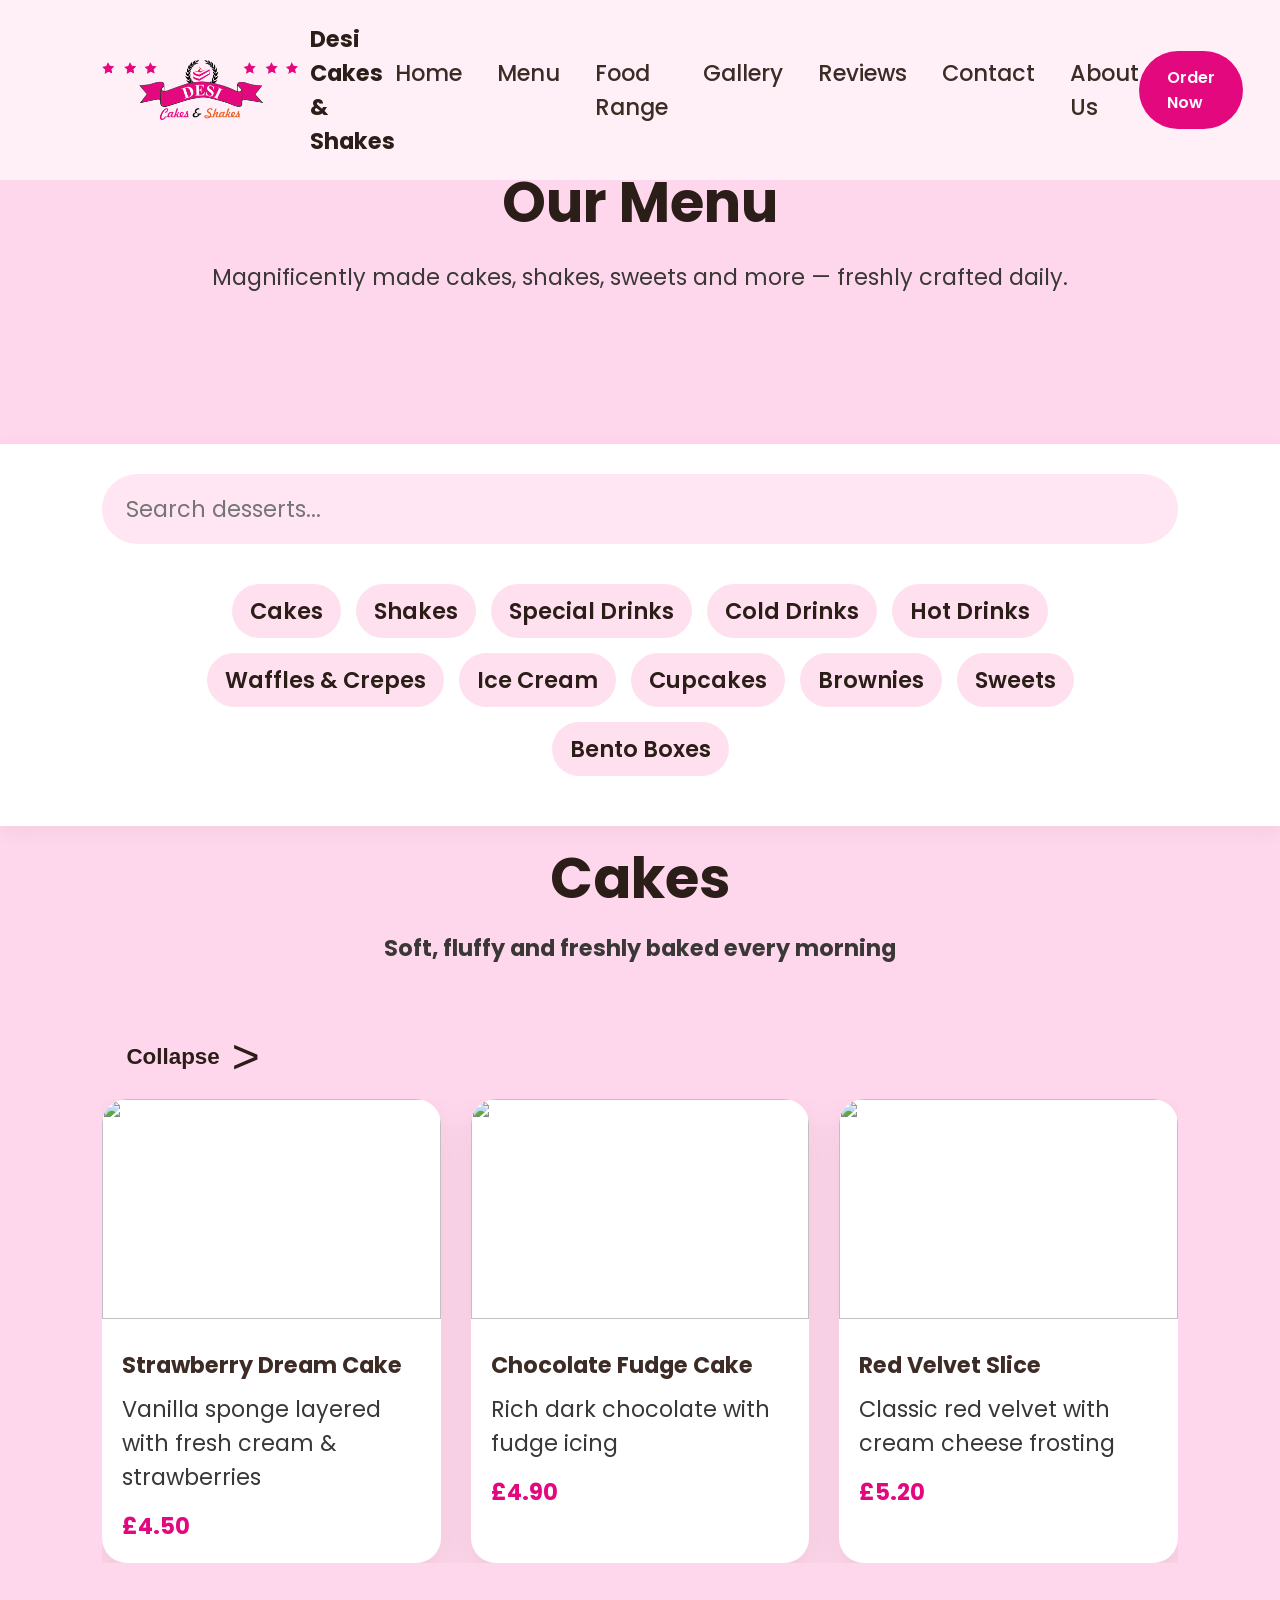
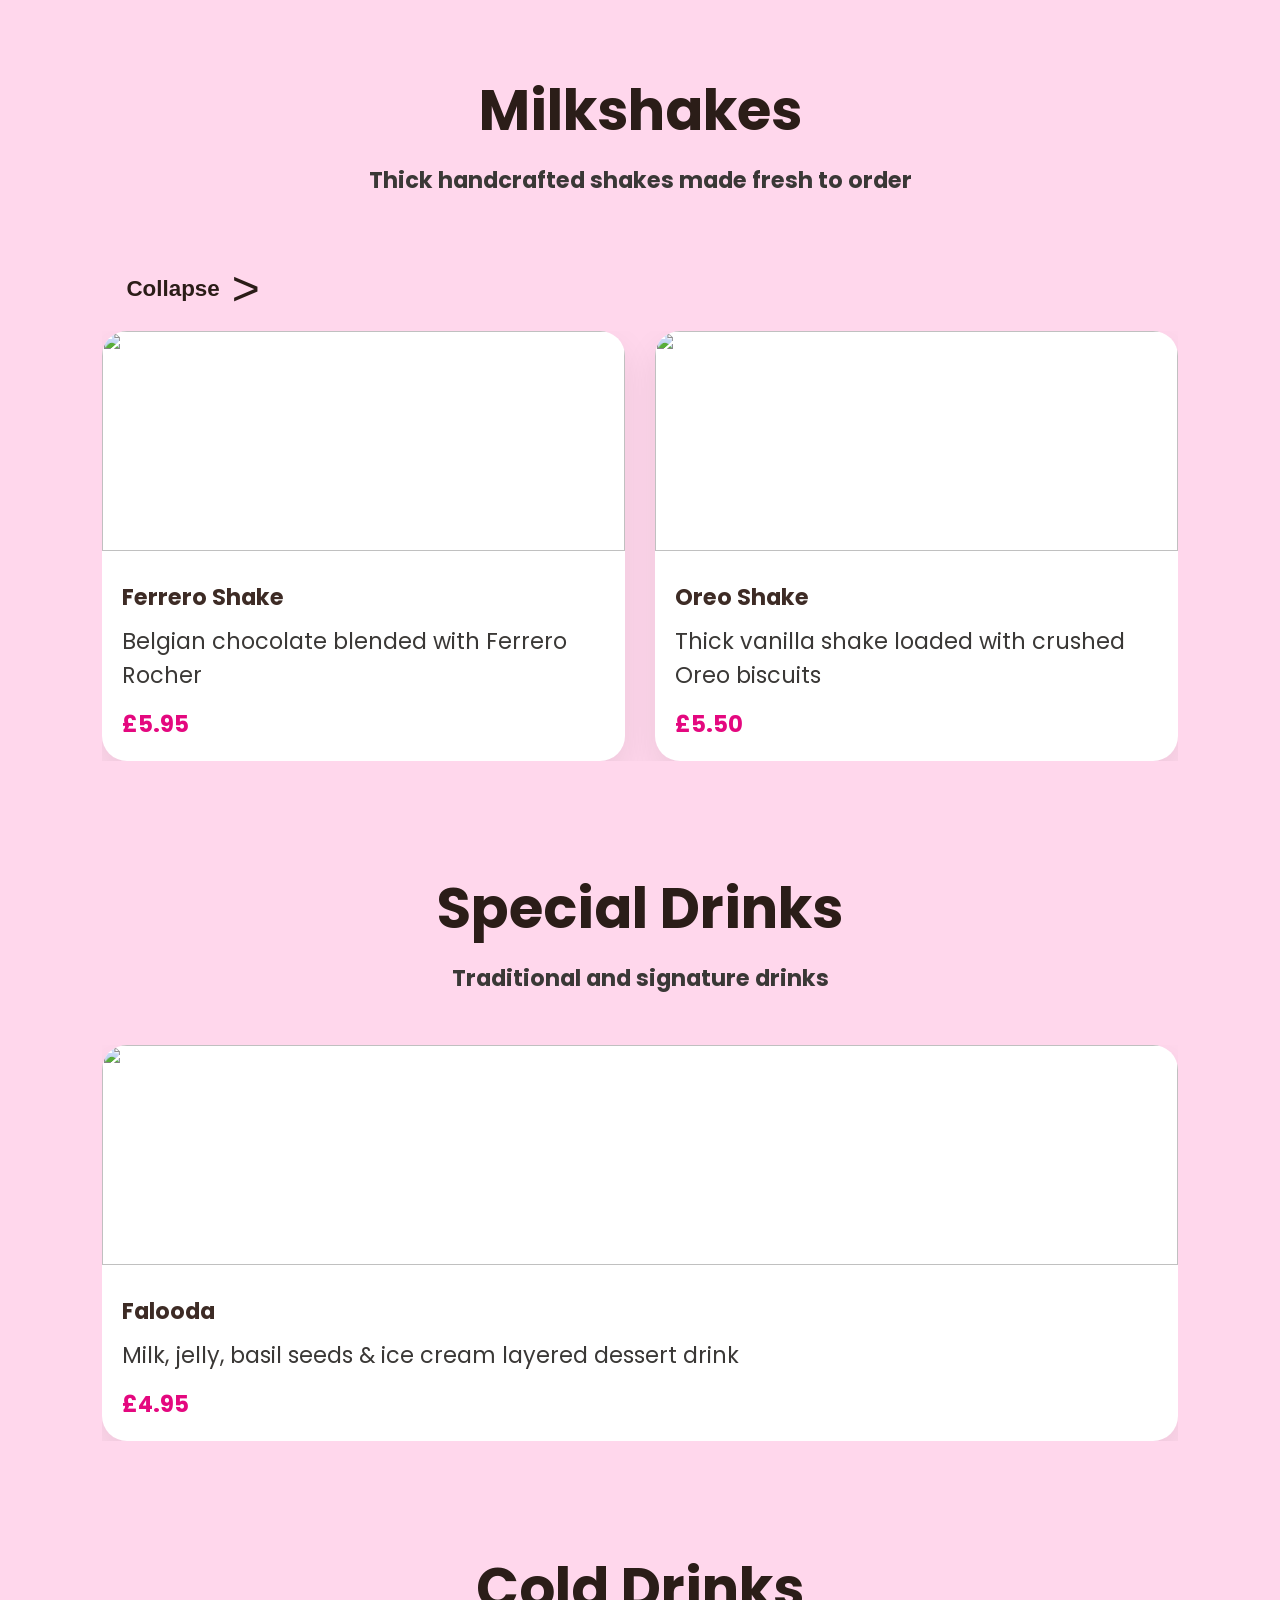
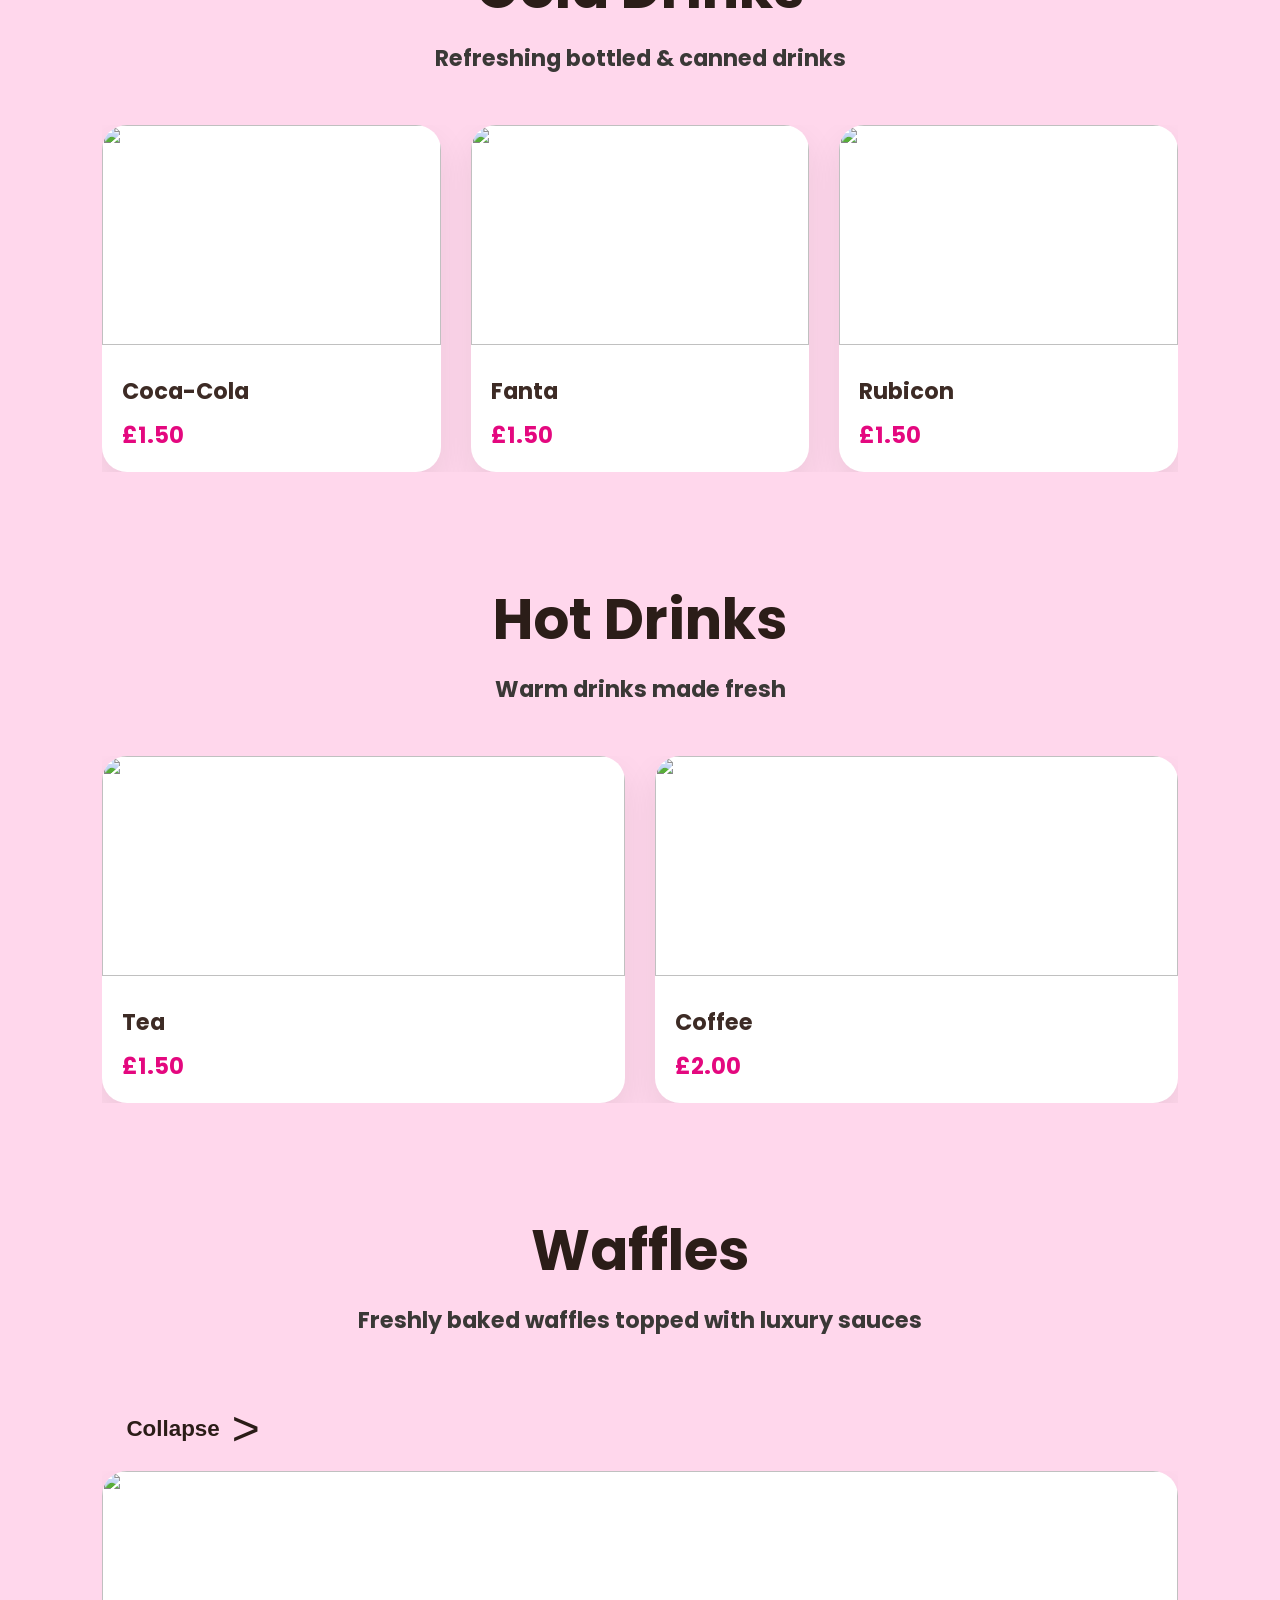
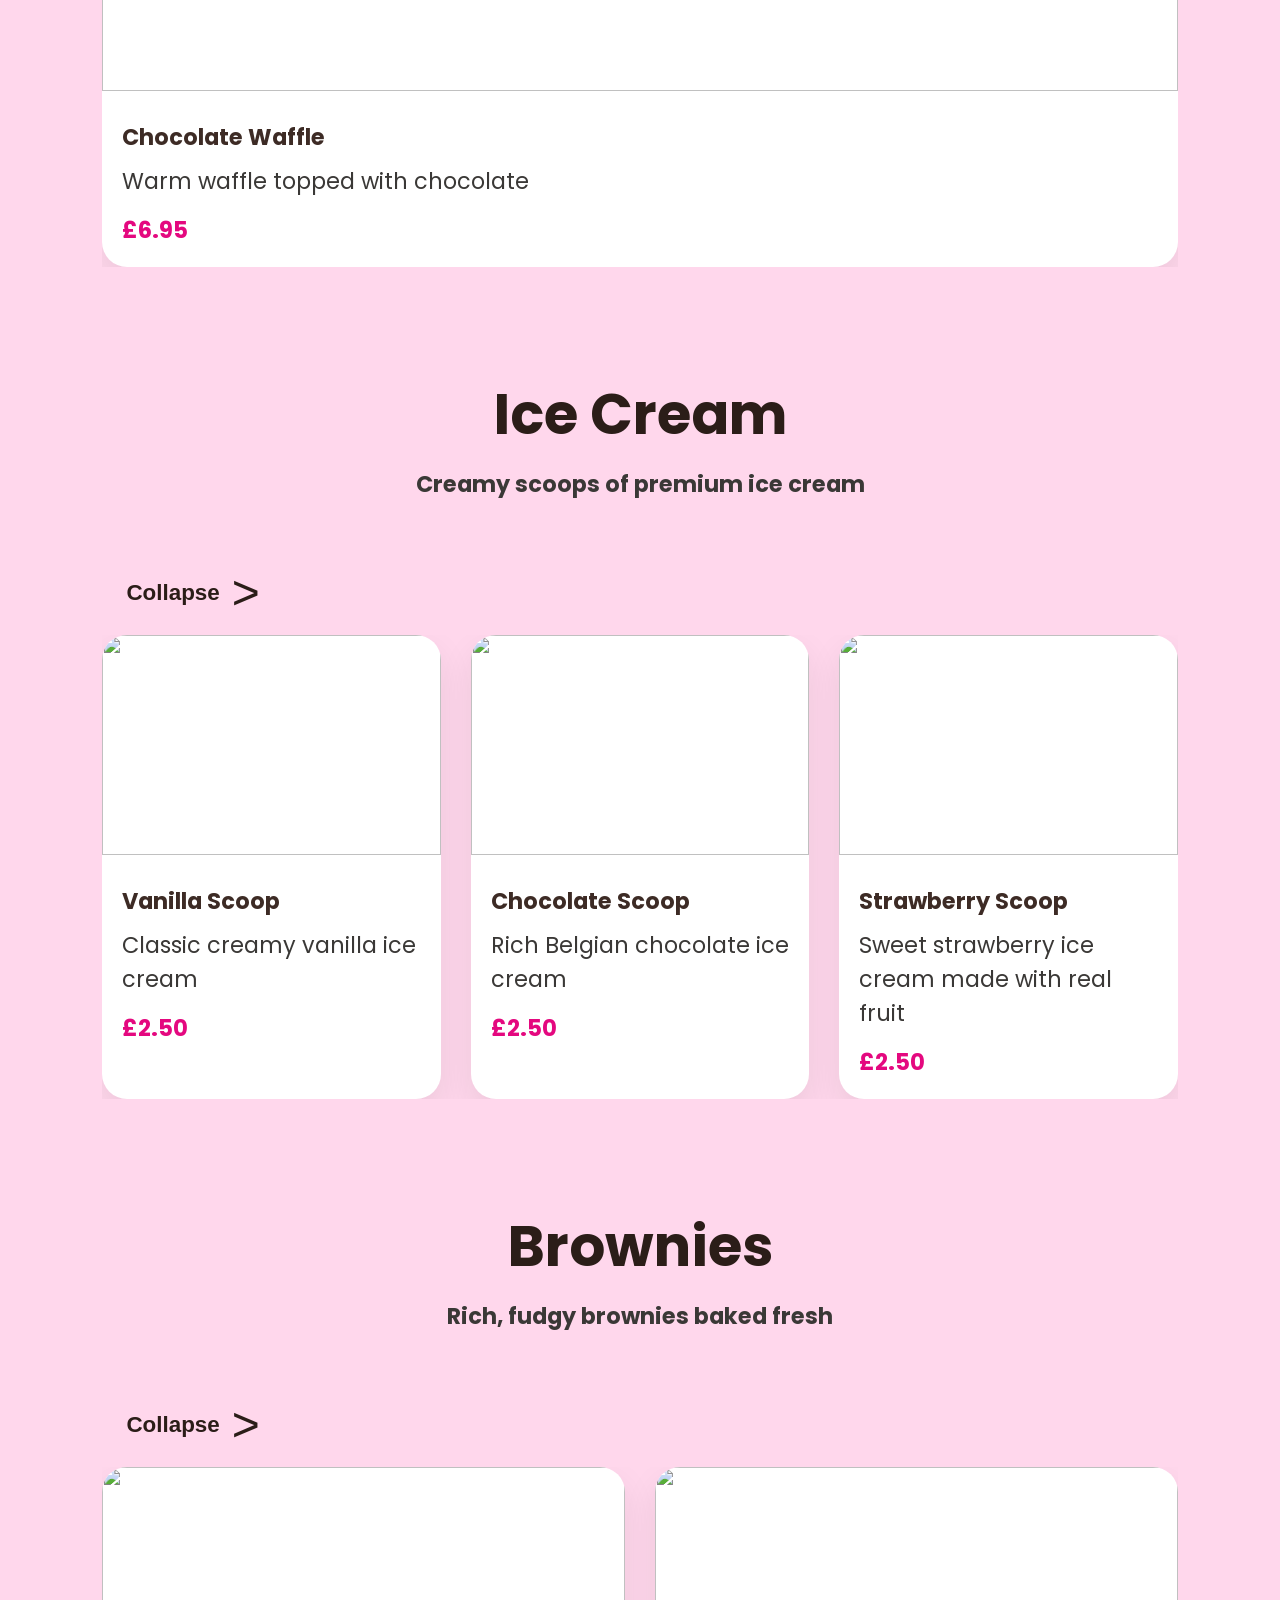
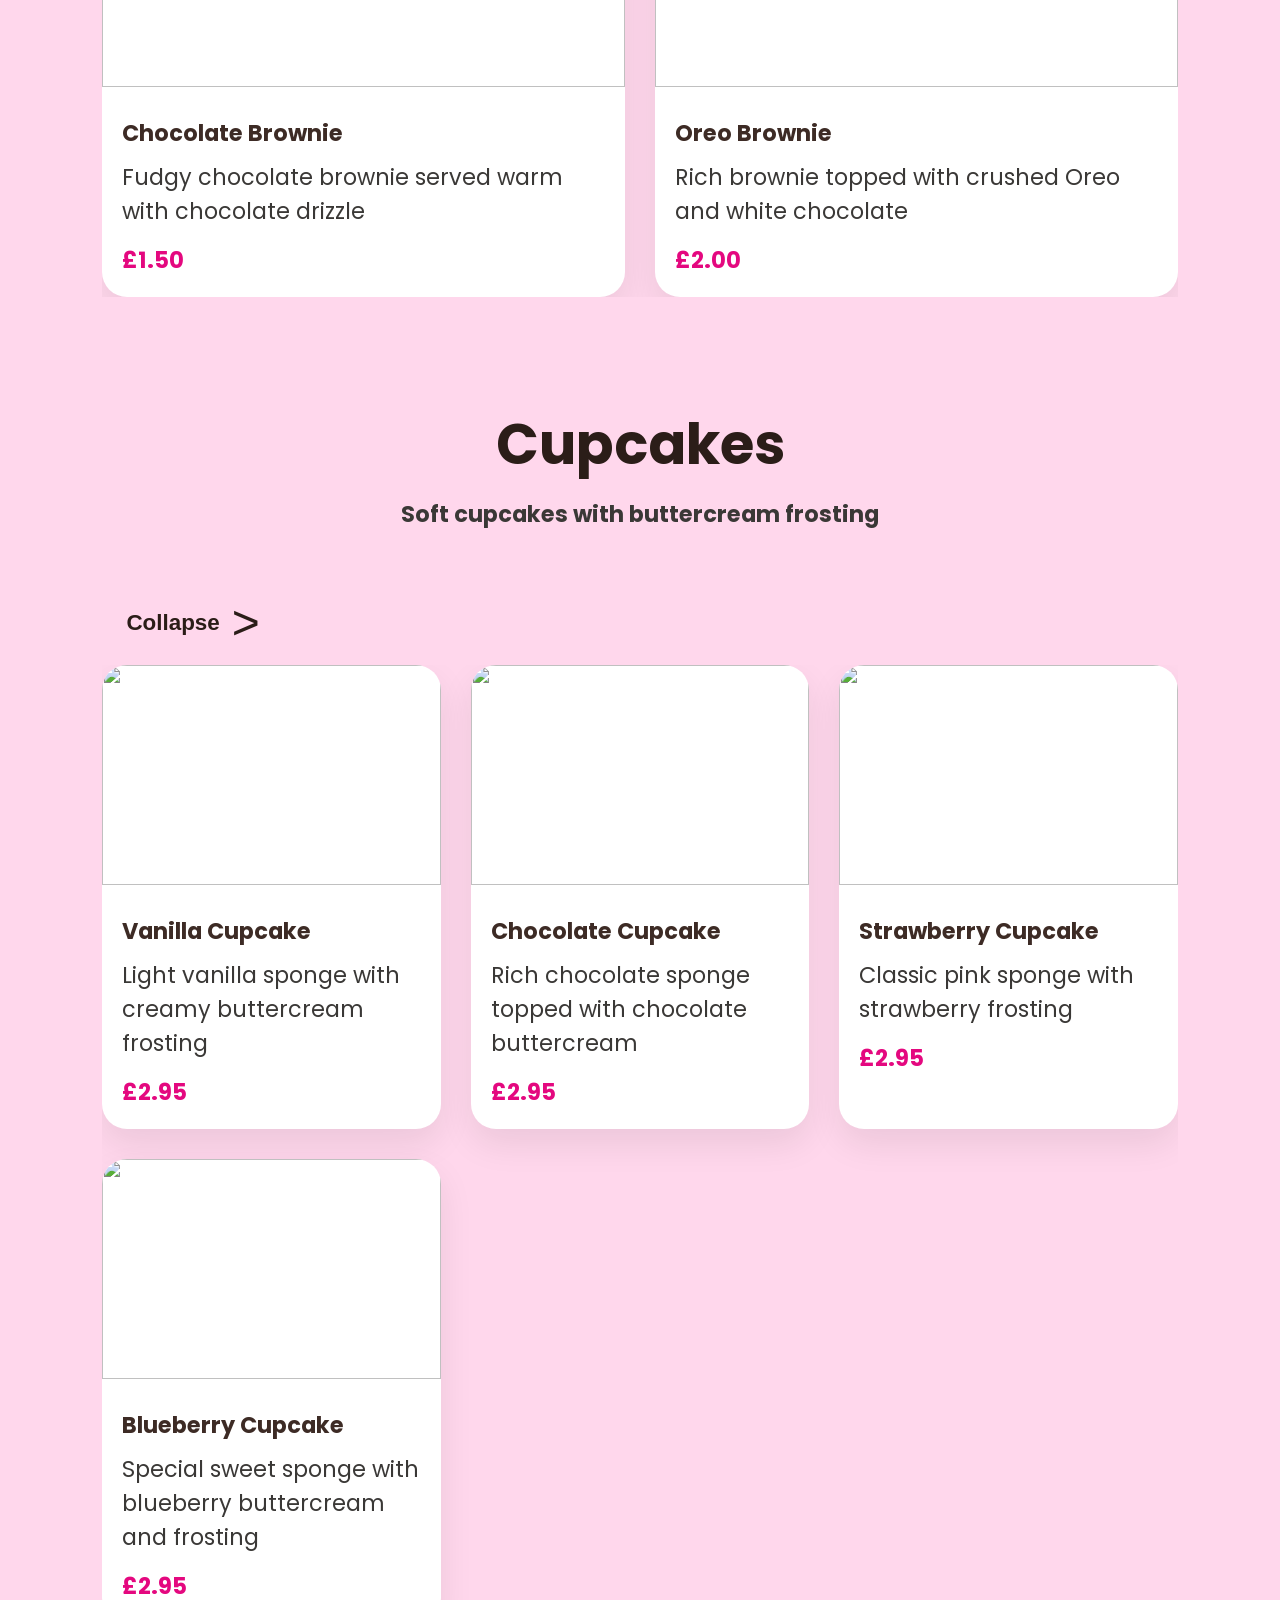
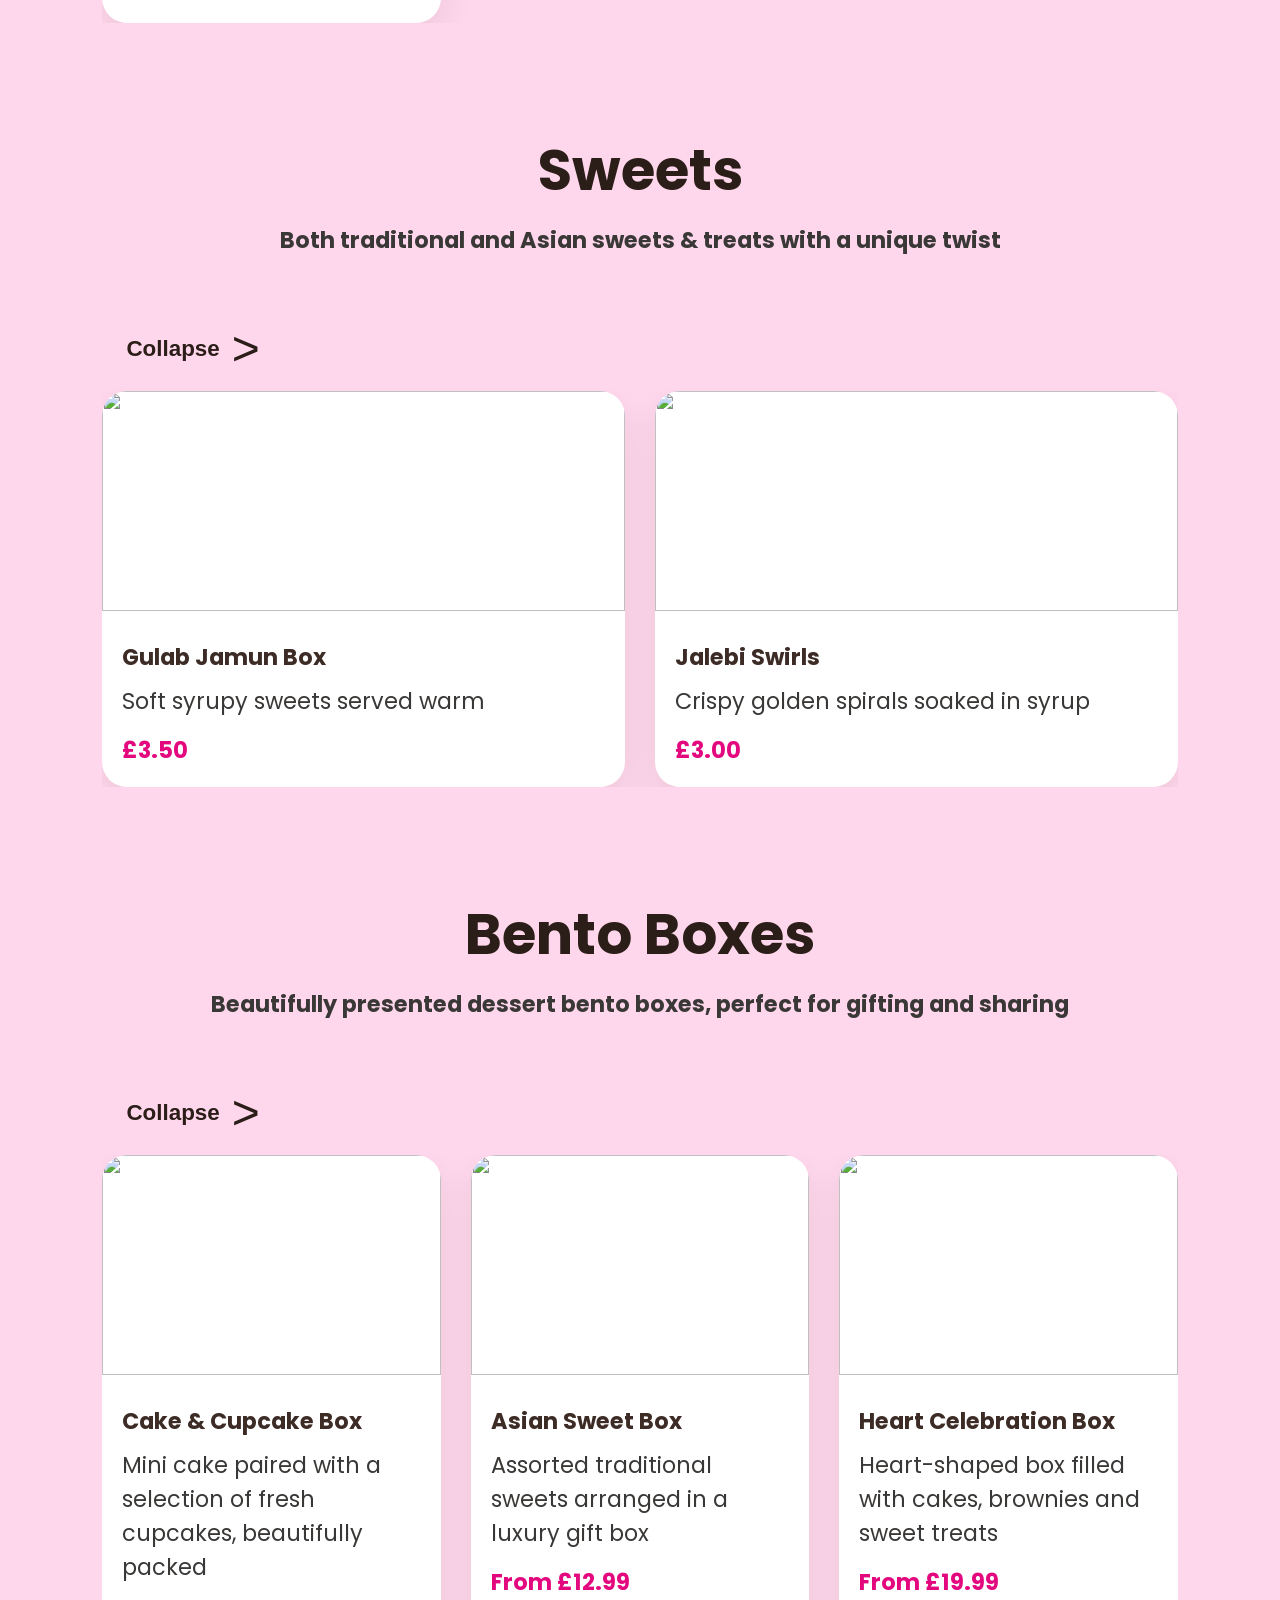
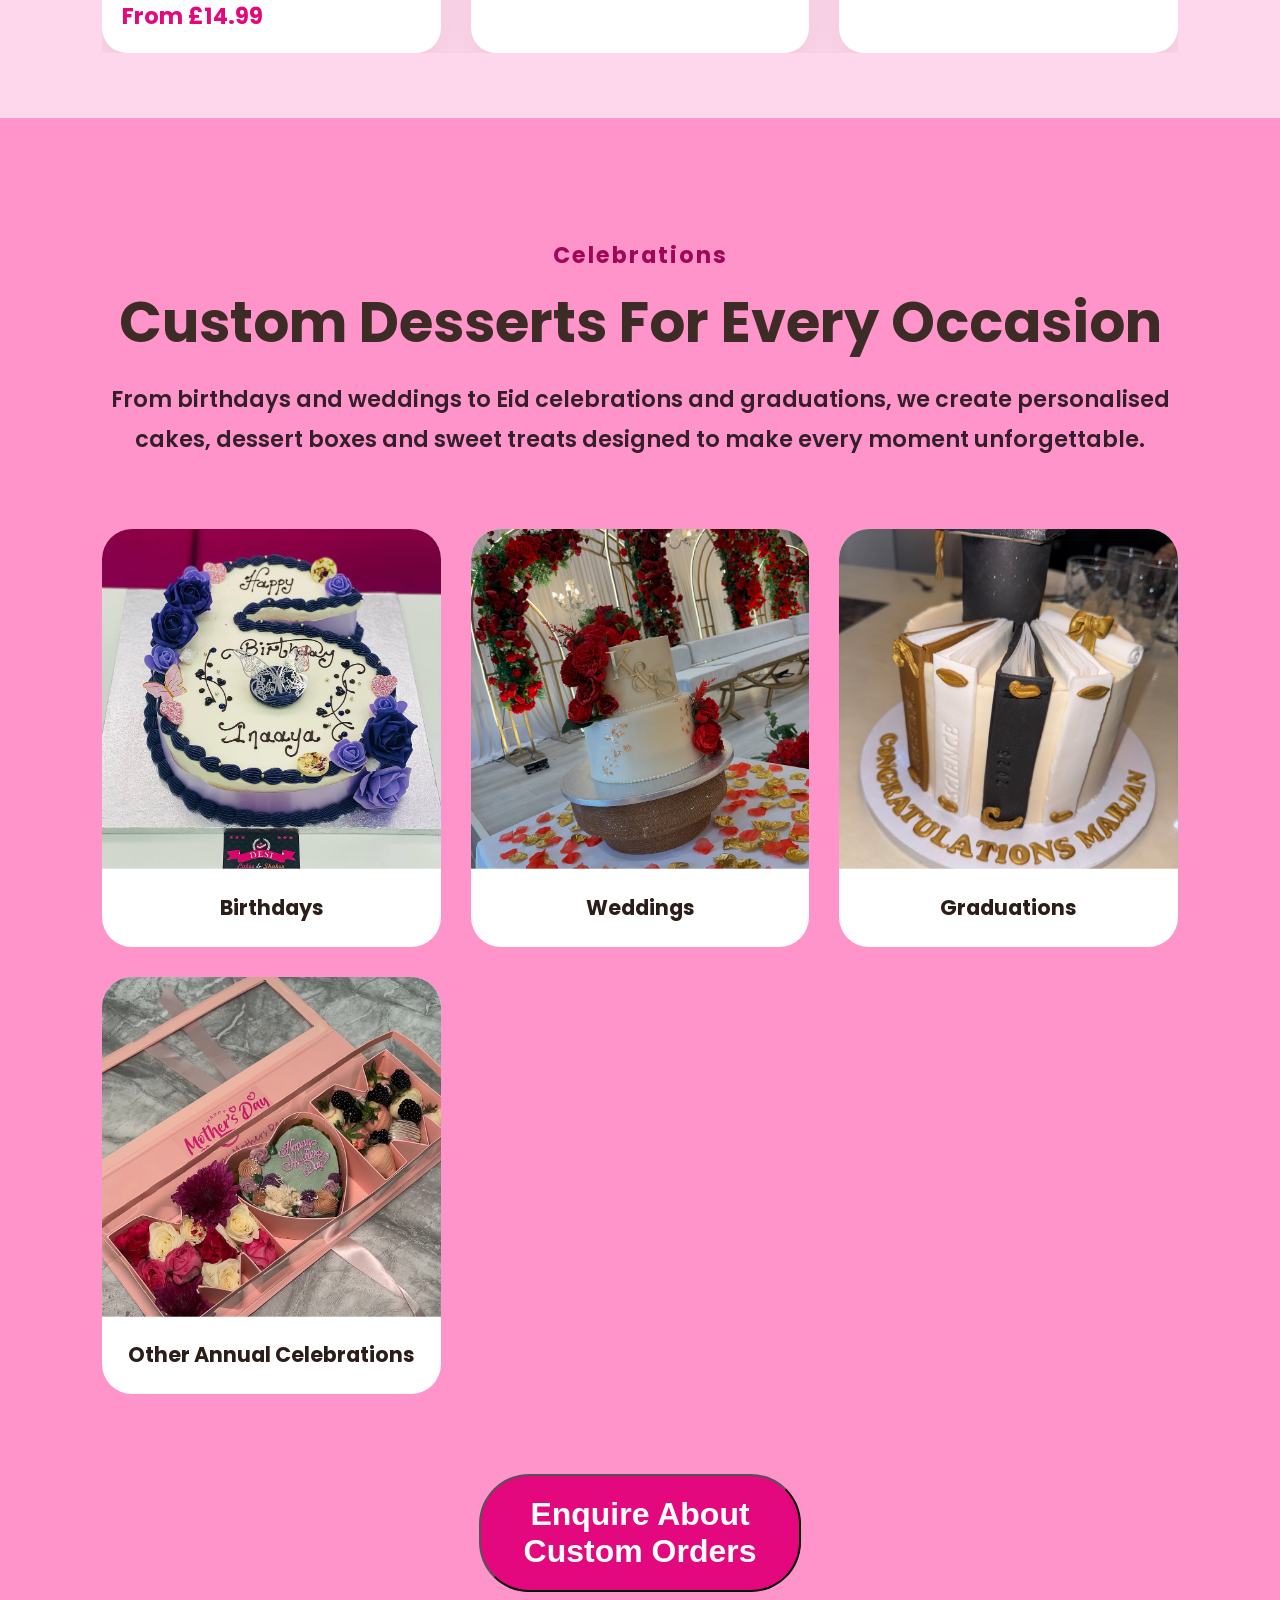
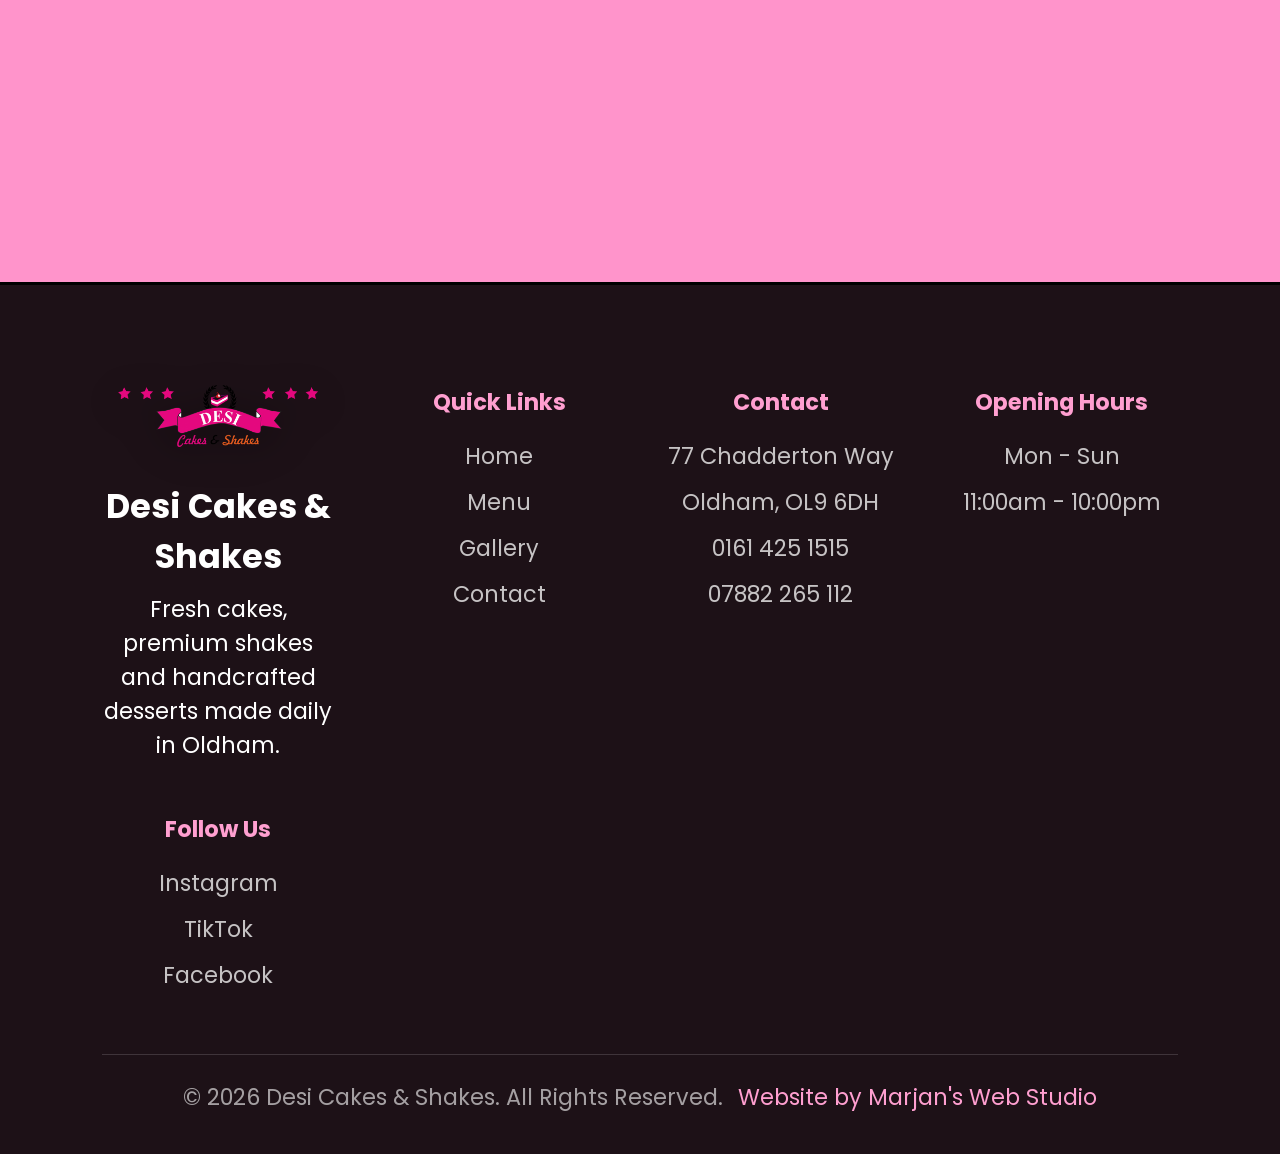
==== commit 29fa757a: "new commit" ====
--- a/menu.html
+++ b/menu.html
@@ -50,12 +50,18 @@
 <!-- TOPBAR -->
 <section class="menu-topbar">
 
-  <input type="text" placeholder="Search desserts..." class="menu-search">
+  <div class="search-wrapper">
+  <input type="text" placeholder="Search desserts..." class="menu-search" id="menu-search">
+  <div class="search-dropdown" id="search-dropdown"></div>
+</div>
 
   <div class="menu-categories">
     <a href="#cakes">Cakes</a>
     <a href="#shakes">Shakes</a>
-    <a href="#waffles">Waffles</a>
+    <a href="#specialdrinks">Special Drinks</a>
+    <a href="#colddrinks">Cold Drinks</a>
+    <a href="#hotdrinks">Hot Drinks</a>
+    <a href="#waffles">Waffles & Crepes</a>
     <a href="#icecream">Ice Cream</a>
     <a href="#cupcakes">Cupcakes</a>
     <a href="#brownies">Brownies</a>
@@ -146,6 +152,103 @@
         <span>£5.50</span>
     </div>
     </div>
+  </div>
+</section>
+
+
+<!-- =========================
+            SPECIAL DRINKS
+ ========================= -->
+
+<section id="specialdrinks" class="menu-section">
+  <div class="menu-section-header">
+    <h2>Special Drinks</h2>
+    <p>Traditional and signature drinks</p>
+  </div>
+
+  <div class="menu-grid">
+
+    <div class="menu-item">
+      <img src="images/falooda.jpg" />
+      <div class="menu-content">
+        <h3>Falooda</h3>
+        <p>Milk, jelly, basil seeds & ice cream layered dessert drink</p>
+        <span>£4.95</span>
+      </div>
+    </div>
+
+  </div>
+</section>
+
+
+<!-- =========================
+            COLD DRINKS
+ ========================= -->
+
+ <section id="colddrinks" class="menu-section">
+  <div class="menu-section-header">
+    <h2>Cold Drinks</h2>
+    <p>Refreshing bottled & canned drinks</p>
+  </div>
+
+  <div class="menu-grid">
+
+    <div class="menu-item">
+      <img src="images/coke.jpg" />
+      <div class="menu-content">
+        <h3>Coca-Cola</h3>
+        <span>£1.50</span>
+      </div>
+    </div>
+
+    <div class="menu-item">
+      <img src="images/fanta.jpg" />
+      <div class="menu-content">
+        <h3>Fanta</h3>
+        <span>£1.50</span>
+      </div>
+    </div>
+
+    <div class="menu-item">
+      <img src="images/rubicon.jpg" />
+      <div class="menu-content">
+        <h3>Rubicon</h3>
+        <span>£1.50</span>
+      </div>
+    </div>
+
+  </div>
+</section>
+
+
+<!-- =========================
+            HOT DRINKS
+ ========================= -->
+
+<section id="hotdrinks" class="menu-section">
+  <div class="menu-section-header">
+    <h2>Hot Drinks</h2>
+    <p>Warm drinks made fresh</p>
+  </div>
+
+  <div class="menu-grid">
+
+    <div class="menu-item">
+      <img src="images/tea.jpg" />
+      <div class="menu-content">
+        <h3>Tea</h3>
+        <span>£1.50</span>
+      </div>
+    </div>
+
+    <div class="menu-item">
+      <img src="images/coffee.jpg" />
+      <div class="menu-content">
+        <h3>Coffee</h3>
+        <span>£2.00</span>
+      </div>
+    </div>
+
   </div>
 </section>
 
@@ -472,7 +575,19 @@
 
     <!-- FORM -->
 
-    <form class="contact-form">
+    <!-- CONTACT FORM -->
+
+    <form name="contact"
+      method="POST"
+      data-netlify="true"
+      netlify-honeypot="bot-field"
+      class="contact-form">
+
+    <!-- required hidden input -->
+    <input type="hidden" name="form-name" value="contact">
+
+    <!-- spam protection (invisible) -->
+    <input type="hidden" name="bot-field">
 
       <input
         type="text"
--- a/style.css
+++ b/style.css
@@ -1523,12 +1523,20 @@
   transform: rotate(90deg);
 }
 
+/* MENU GRID (FINAL FIXED VERSION) */
+
 .menu-grid {
+  display: grid;
+  grid-template-columns: repeat(auto-fit, minmax(280px, 1fr));
+  gap: 30px;
+
   overflow: hidden;
-  max-height: 2000px; /* big enough for content */
+
+  max-height: 2000px;
+  opacity: 1;
   transform: translateY(0);
+
   transition: max-height 0.5s ease, opacity 0.5s ease, transform 0.5s ease;
-  opacity: 1;
 }
 
 /* collapsed state */
@@ -1536,15 +1544,6 @@
   max-height: 0;
   opacity: 0;
   transform: translateY(-10px);
-}
-
-
-/* GRID */
-
-.menu-grid {
-  display: grid;
-  grid-template-columns: repeat(auto-fit, minmax(280px, 1fr));
-  gap: 30px;
 }
 
 /* ITEM CARD */
@@ -1590,13 +1589,72 @@
   
 }
 
+
+/* =========================
+   SEARCH DROPDOWN
+========================= */
+
+.search-dropdown {
+  position: absolute;
+  width: 100%;
+  left: 0%;
+  top: 100%;
+
+  background: white;
+  border-radius: 20px;
+
+  box-shadow: 0 15px 40px rgba(0,0,0,0.15);
+
+  overflow: hidden;
+
+  display: none;
+  flex-direction: column;
+
+  z-index: 2000;
+}
+
+.search-wrapper {
+  position: relative;
+  width: 100%;
+}
+
+
+/* each result */
+.search-item {
+  padding: 15px 20px;
+  cursor: pointer;
+
+  display: flex;
+  justify-content: space-between;
+  align-items: center;
+
+  transition: 0.2s;
+  border-bottom: 1px solid #f2f2f2;
+}
+
+.search-item:hover {
+  background: #ffe0ef;
+}
+
+.search-item span {
+  font-weight: 600;
+  color: var(--secondary-color);
+}
+
+.search-item small {
+  color: var(--light-text);
+}
+
+
+
+
 /* TOPBAR */
 
 .menu-topbar {
   padding: 30px 8%;
   background: white;
 
-  position: sticky;
+  position: relative;
   top: var(--nav-height);
   z-index: 999;
 
@@ -1622,23 +1680,29 @@
   font-size: clamp(1rem, 1vw + 0.6rem, 2rem);
 }
 
-/* CATEGORY BUTTONS */
-
-.menu-categories a {
+/* categories container */
+.menu-topbar .menu-categories {
+  display: flex;
+  justify-content: center;
+  gap: 15px;
+  flex-wrap: wrap;
+}
+
+/* category buttons */
+.menu-topbar .menu-categories a {
   text-decoration: none;
   background: #ffe0ef;
   color: var(--secondary-color);
 
-  padding: 12px 22px;
+  padding: 10px 18px;
   border-radius: 50px;
 
+  font-weight: 600;
+  transition: 0.3s;
   white-space: nowrap;
-  font-weight: 600;
-
-  transition: 0.3s;
-}
-
-.menu-categories a:hover {
+}
+
+.menu-topbar .menu-categories a:hover {
   background: var(--primary-color);
   color: white;
 }
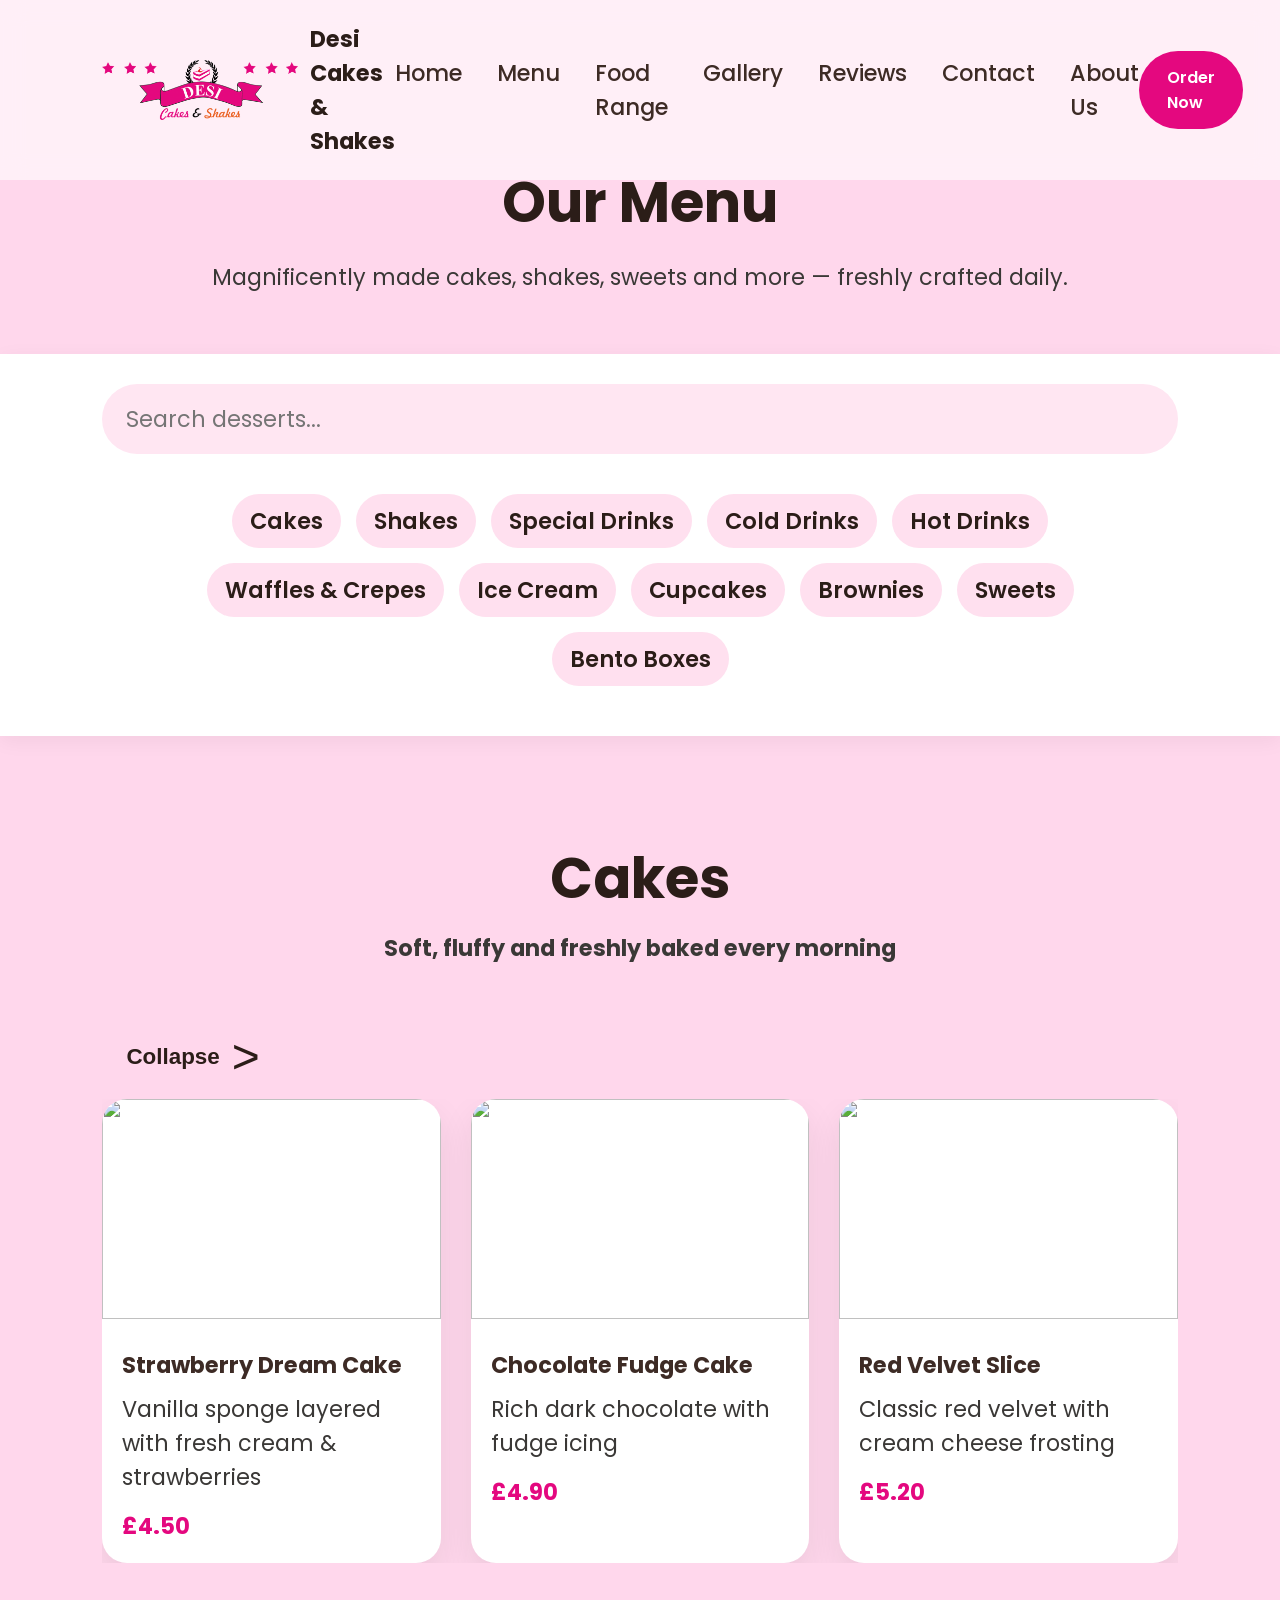
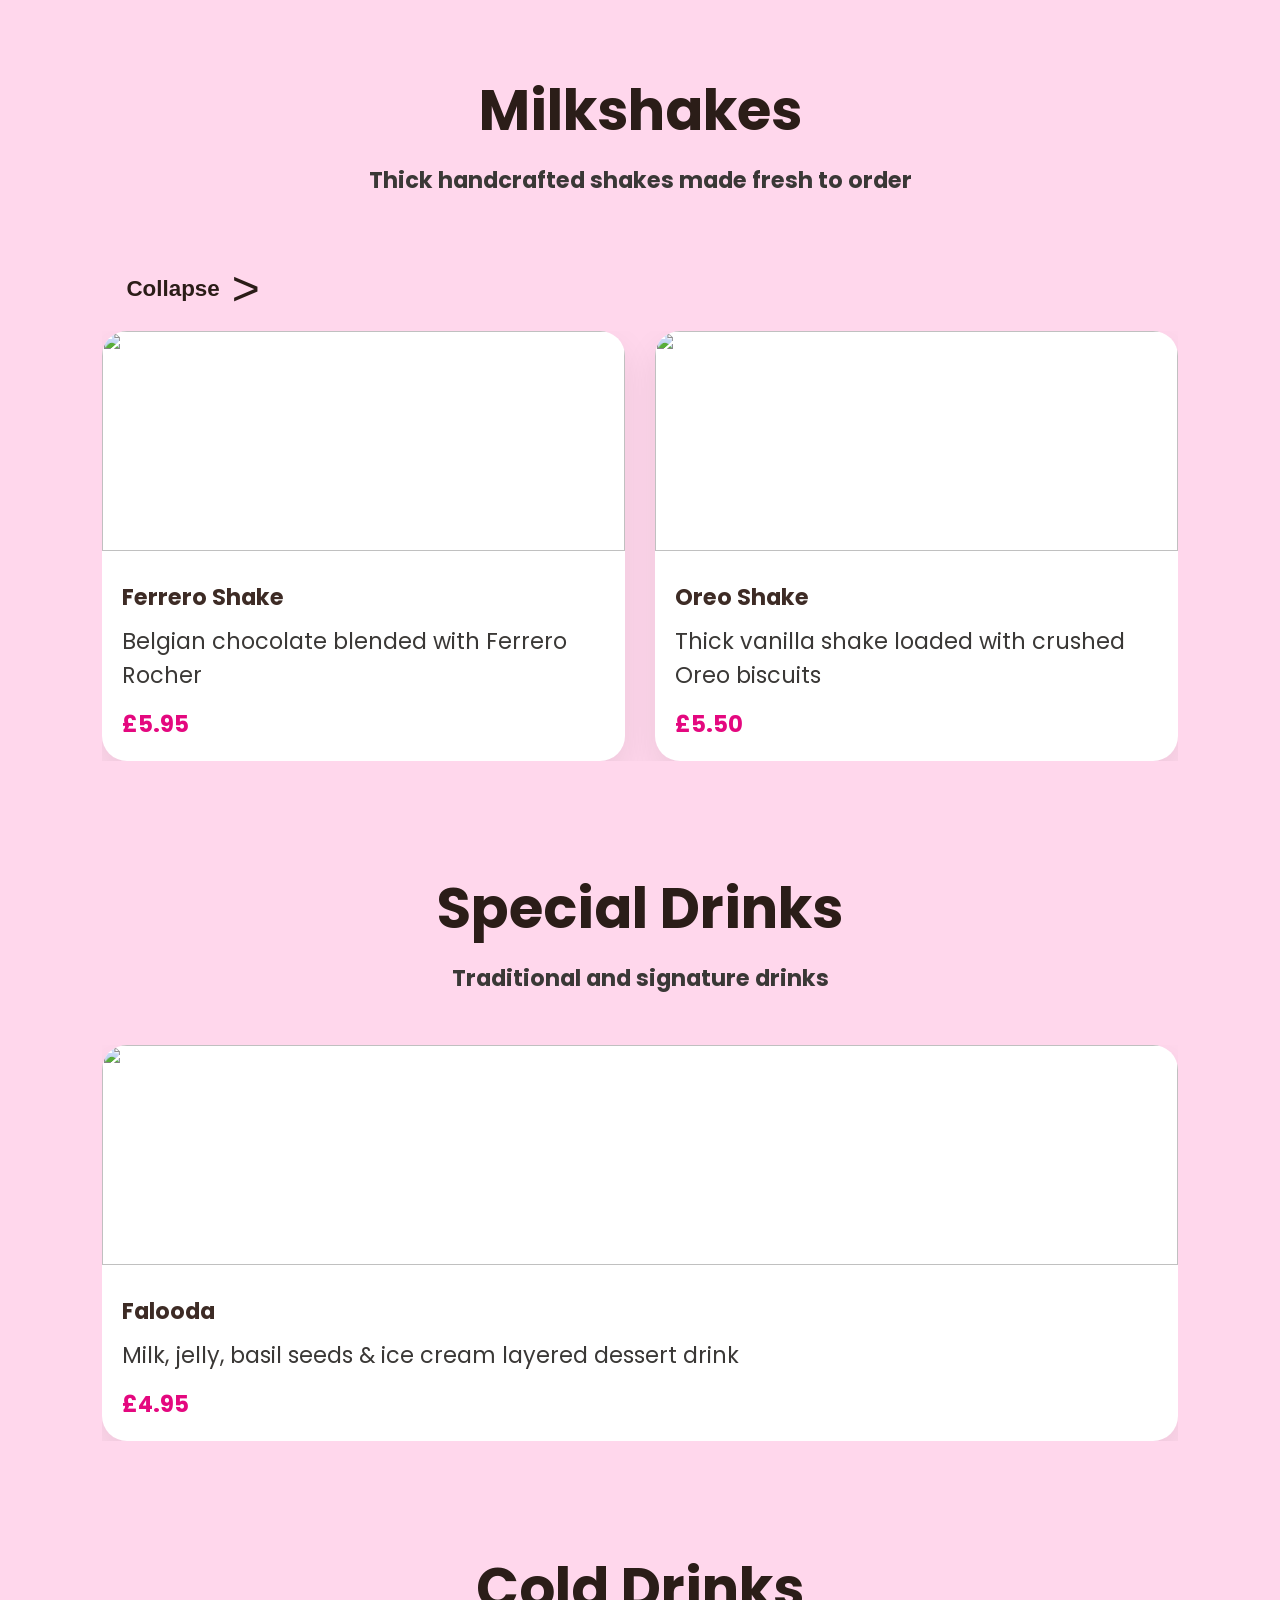
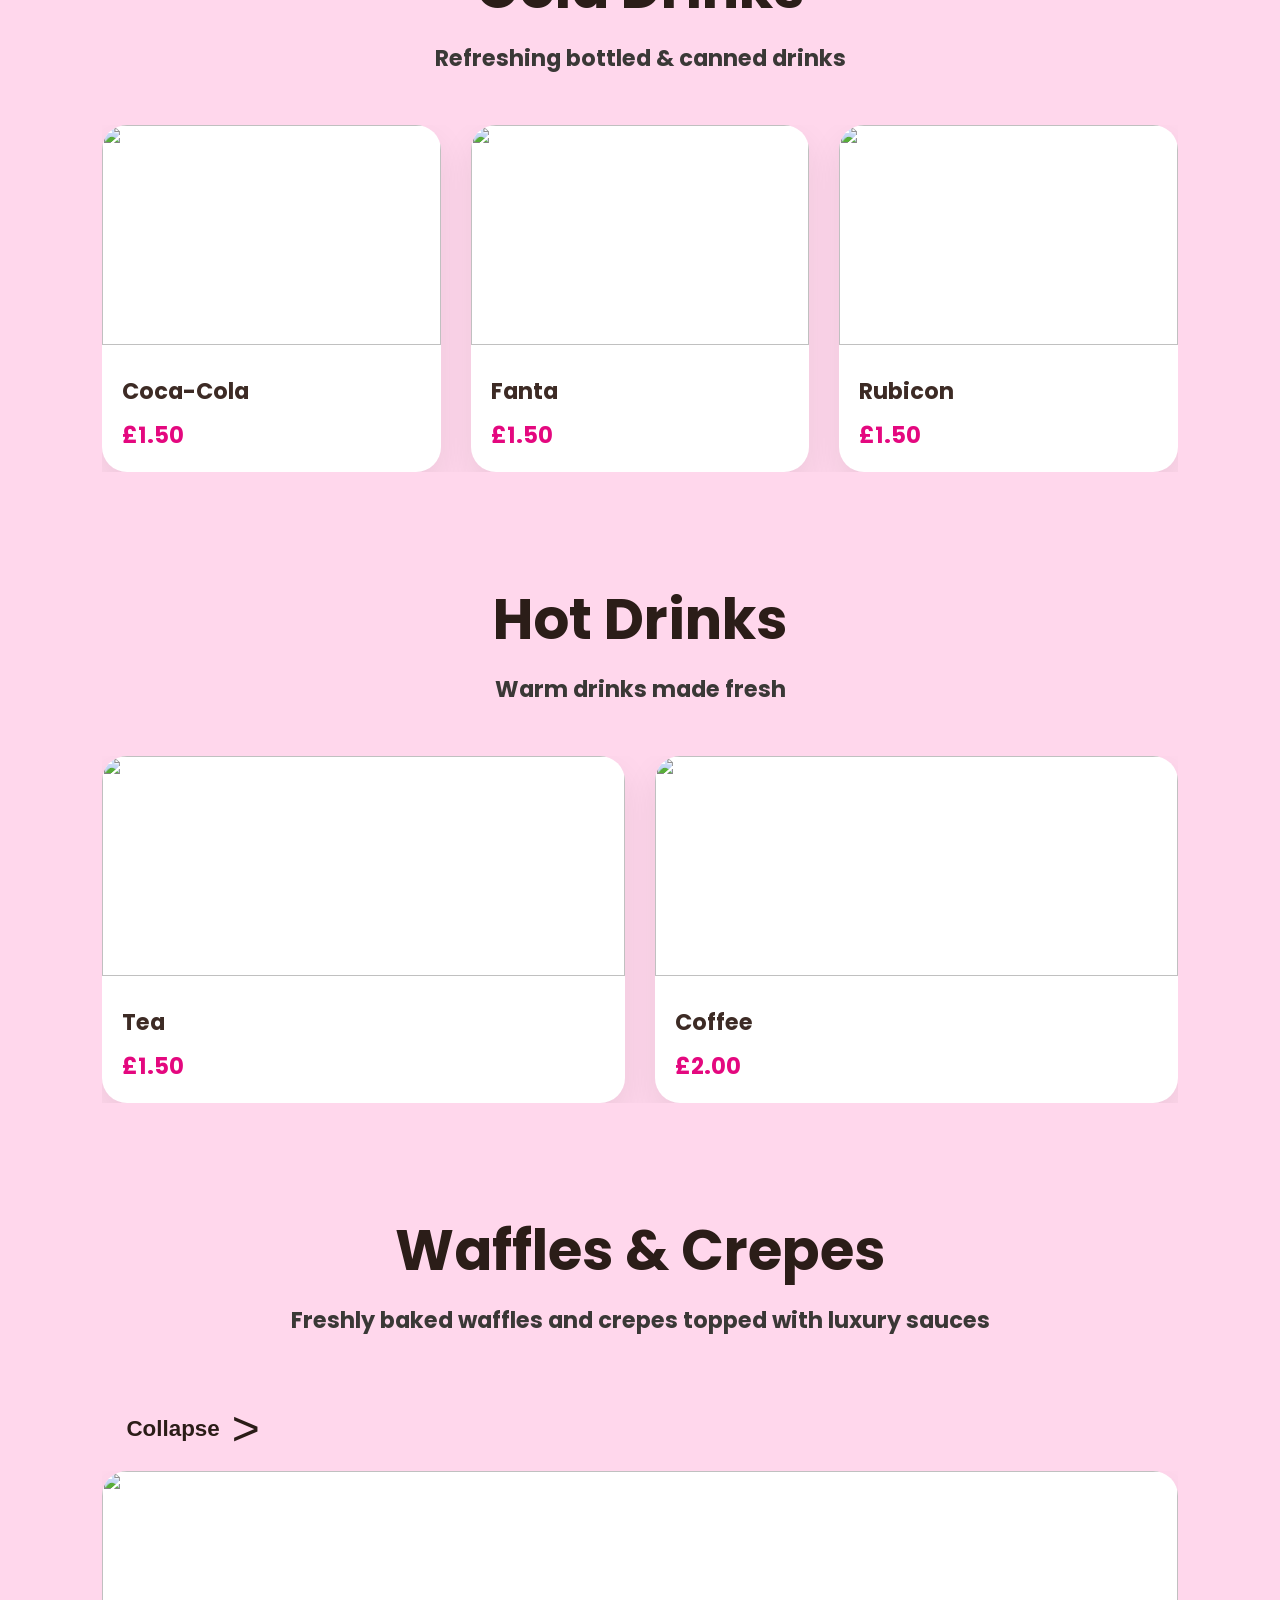
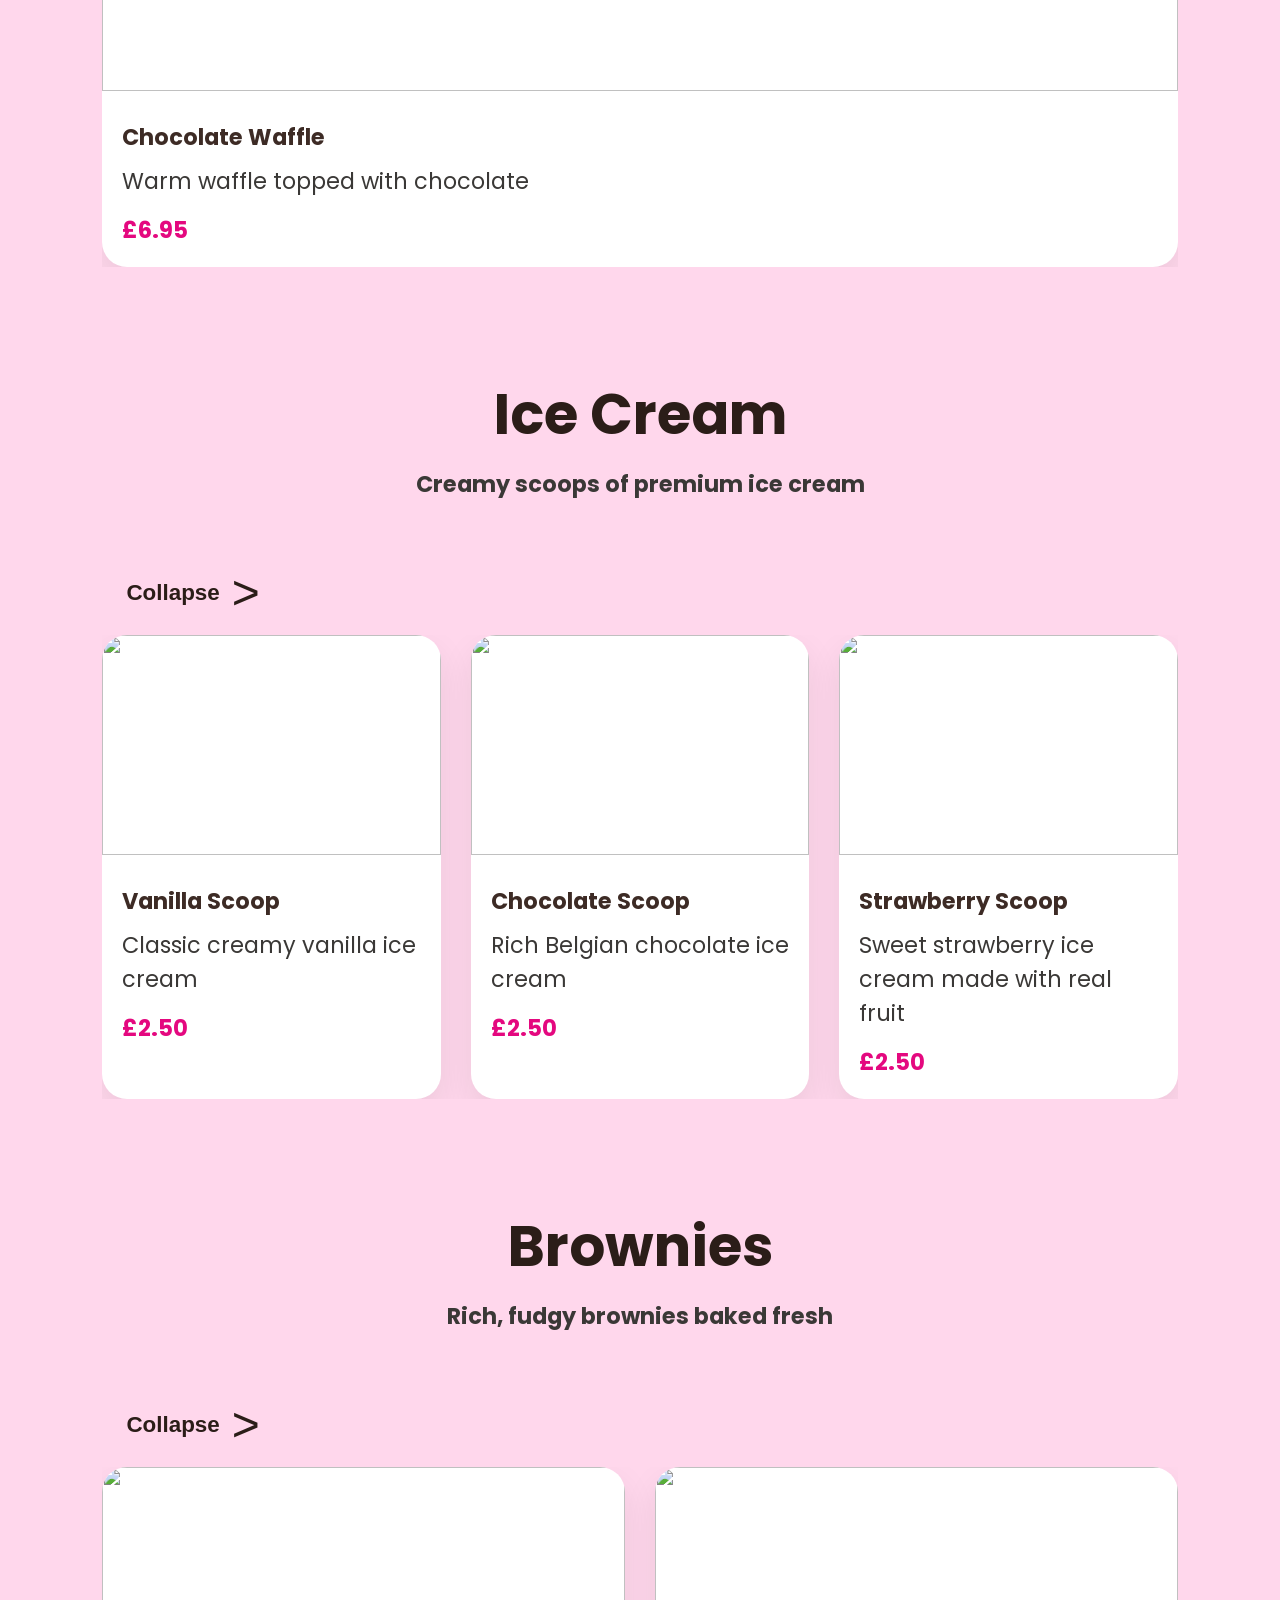
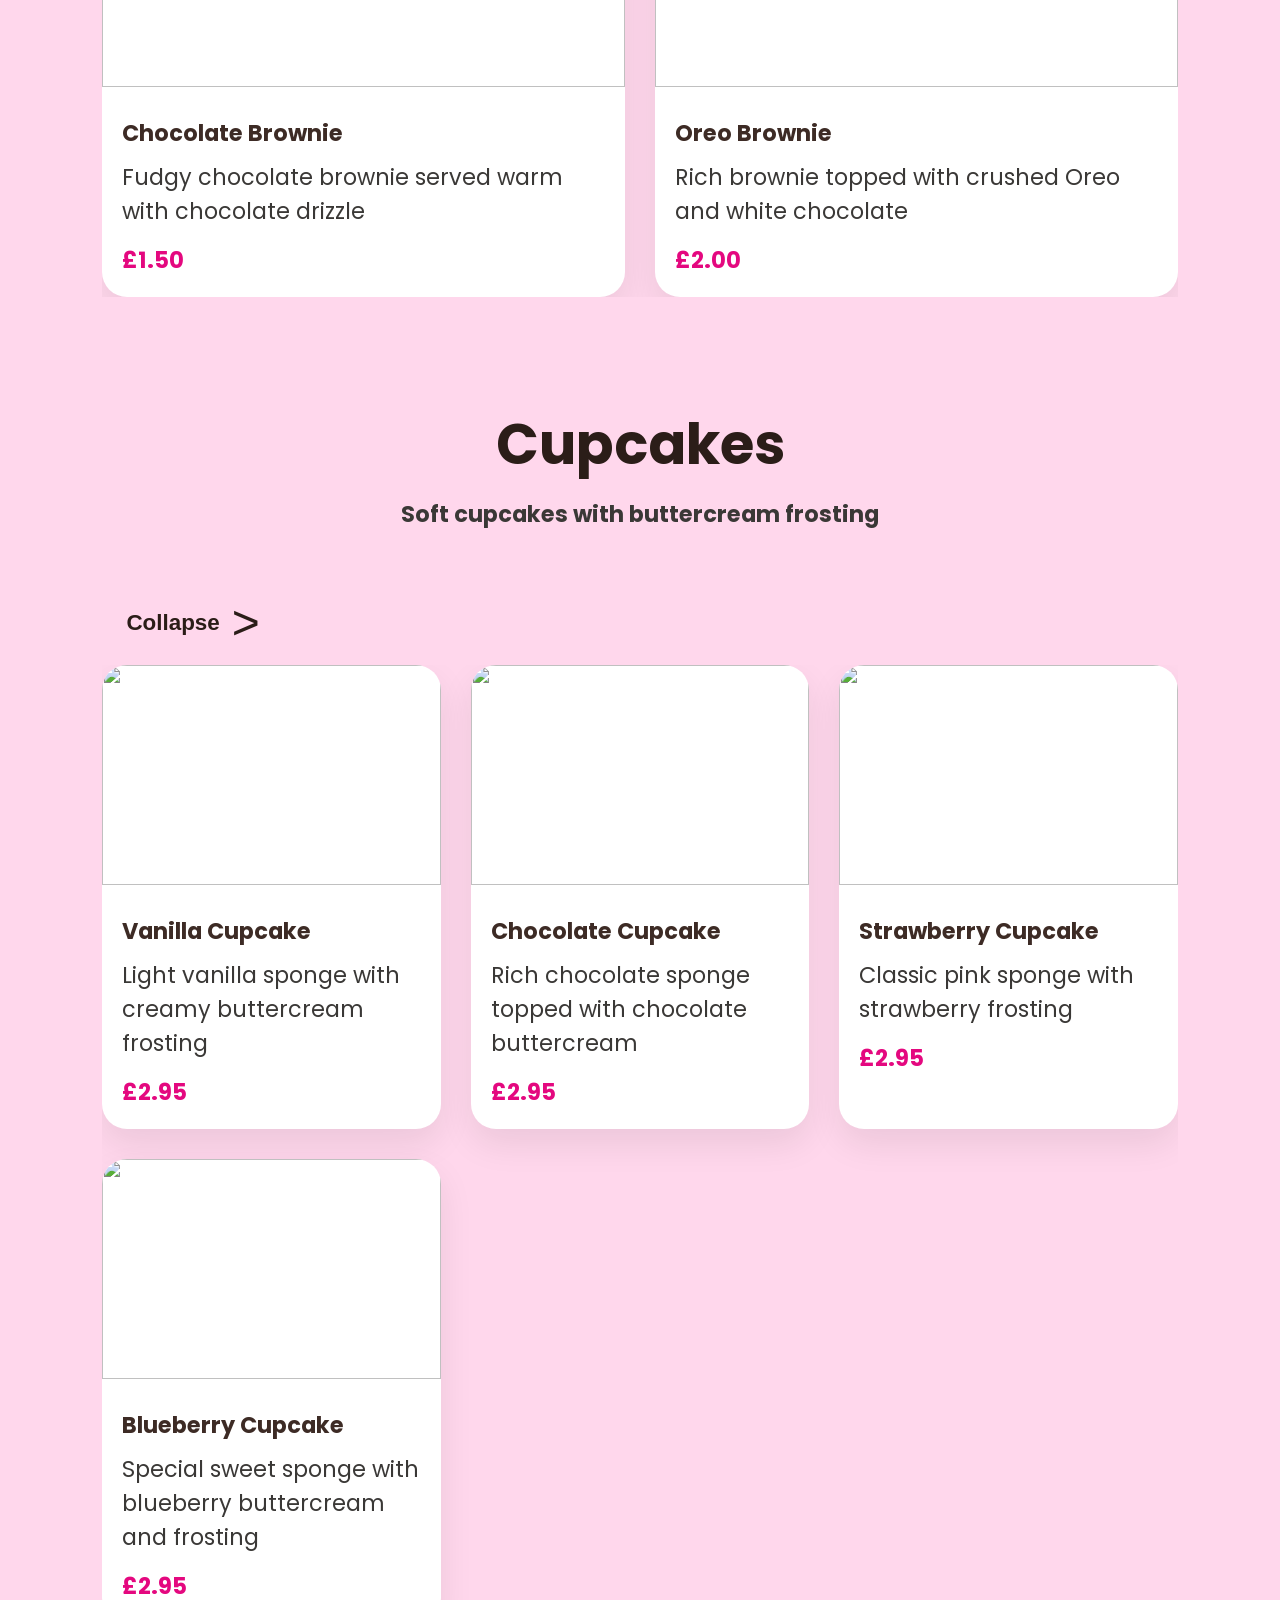
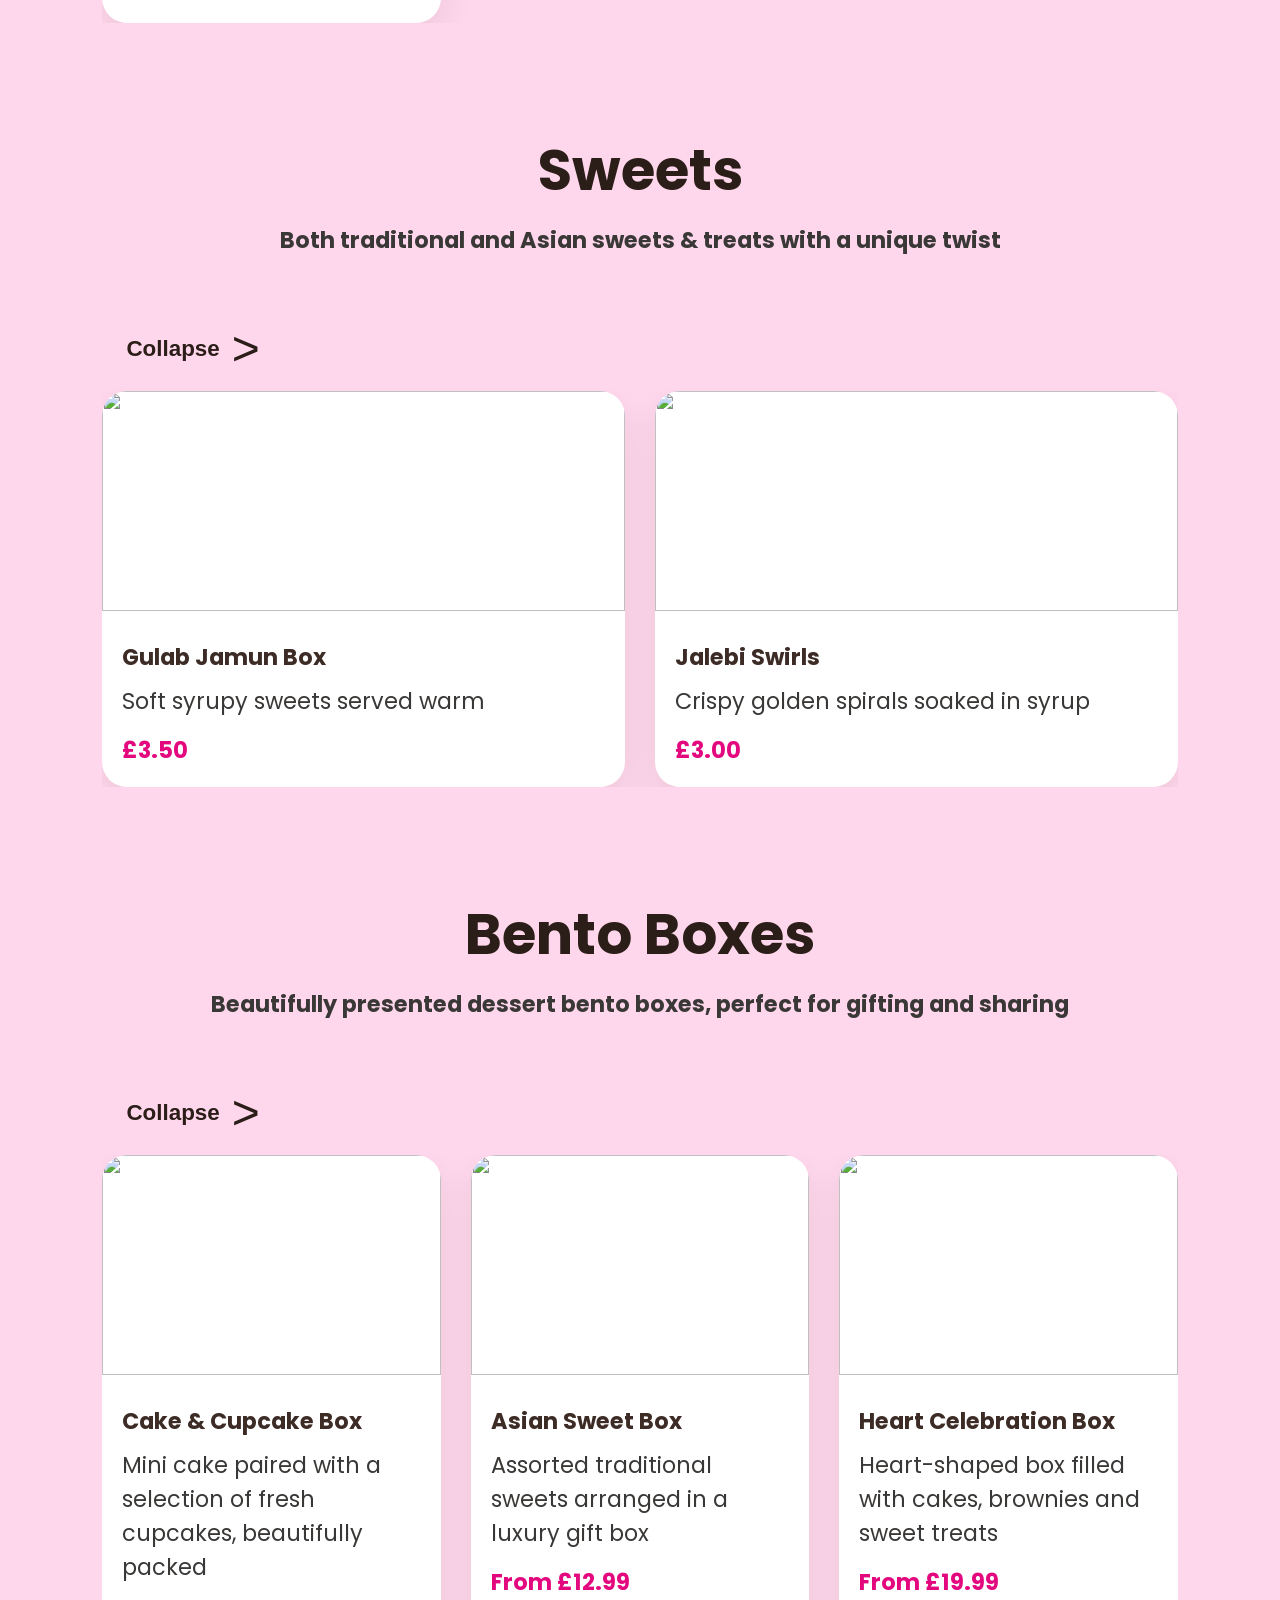
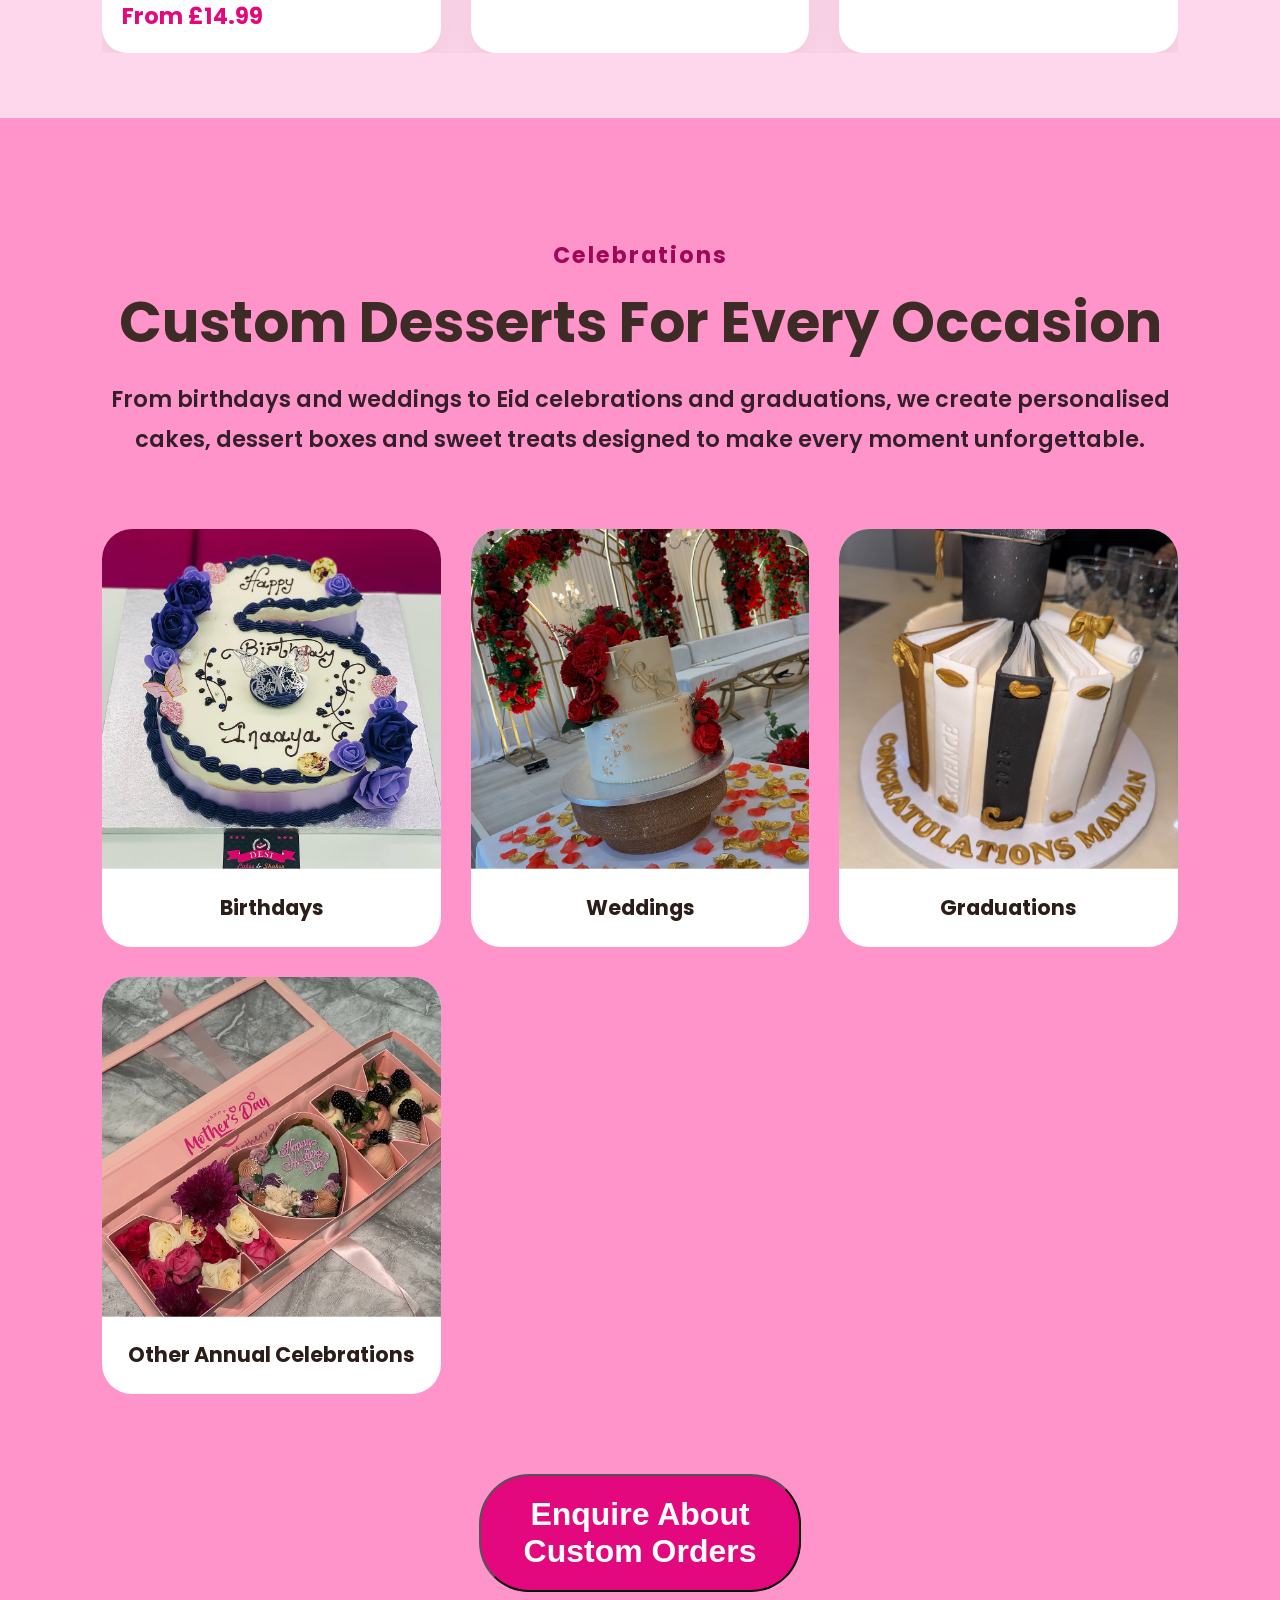
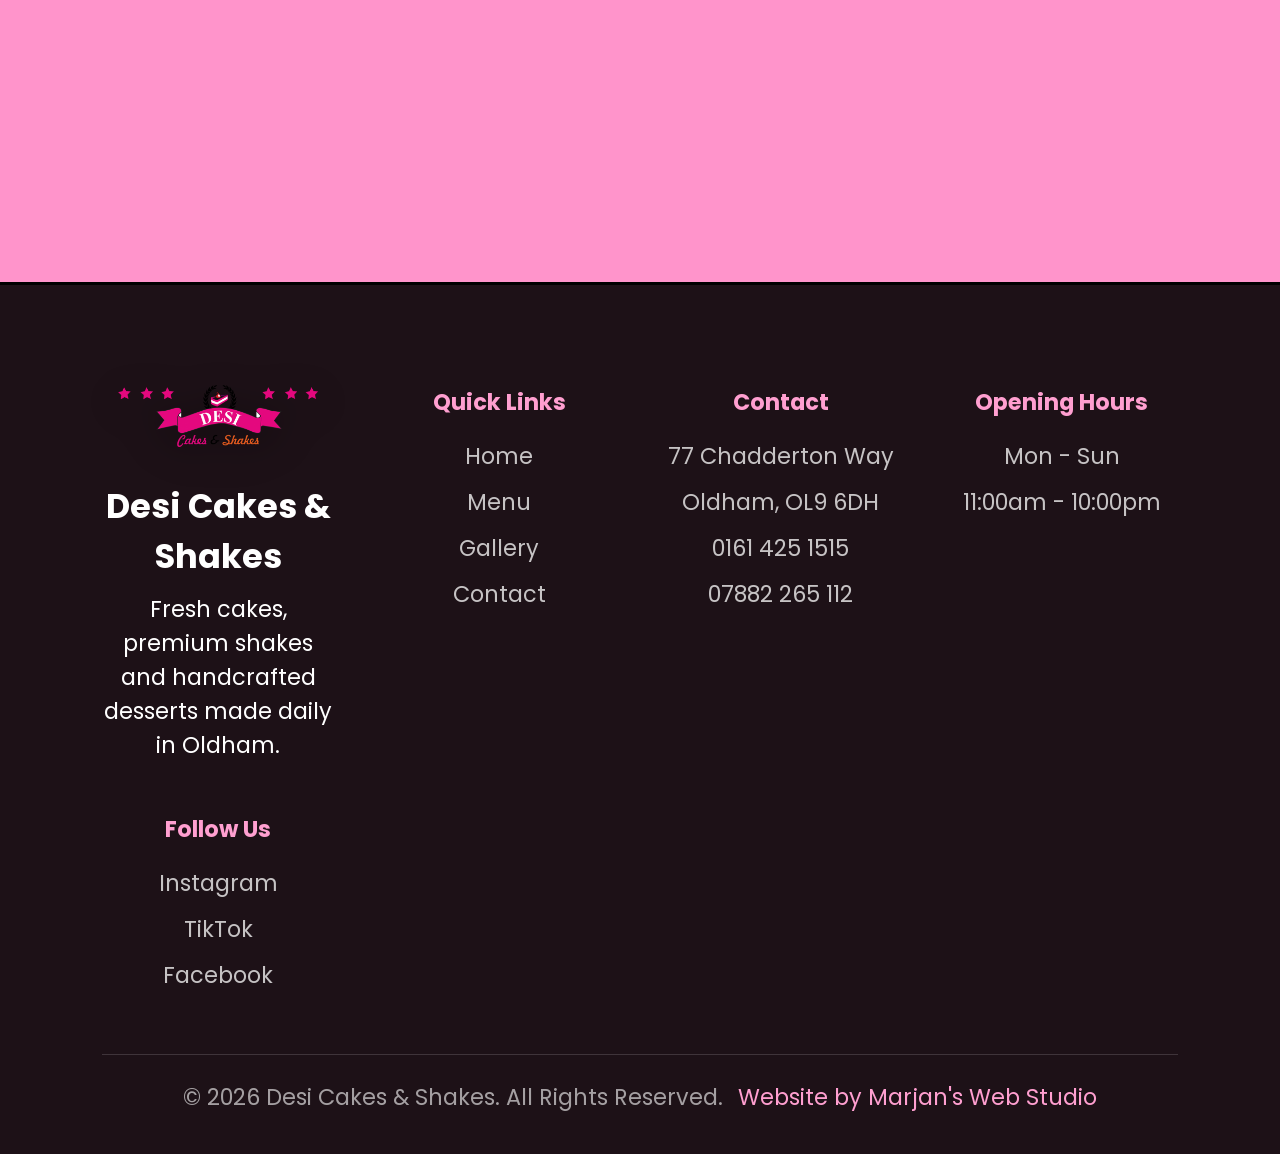
==== commit 9f50f7b5: "fixed the menu topbar" ====
--- a/menu.html
+++ b/menu.html
@@ -259,8 +259,8 @@
 
 <section id="waffles" class="menu-section">
   <div class="menu-section-header">
-    <h2>Waffles</h2>
-    <p>Freshly baked waffles topped with luxury sauces</p>
+    <h2>Waffles & Crepes</h2>
+    <p>Freshly baked waffles and crepes topped with luxury sauces</p>
   </div>
 
   <button class="toggle-section">
--- a/style.css
+++ b/style.css
@@ -1654,7 +1654,7 @@
   padding: 30px 8%;
   background: white;
 
-  position: relative;
+  position: sticky;
   top: var(--nav-height);
   z-index: 999;
 
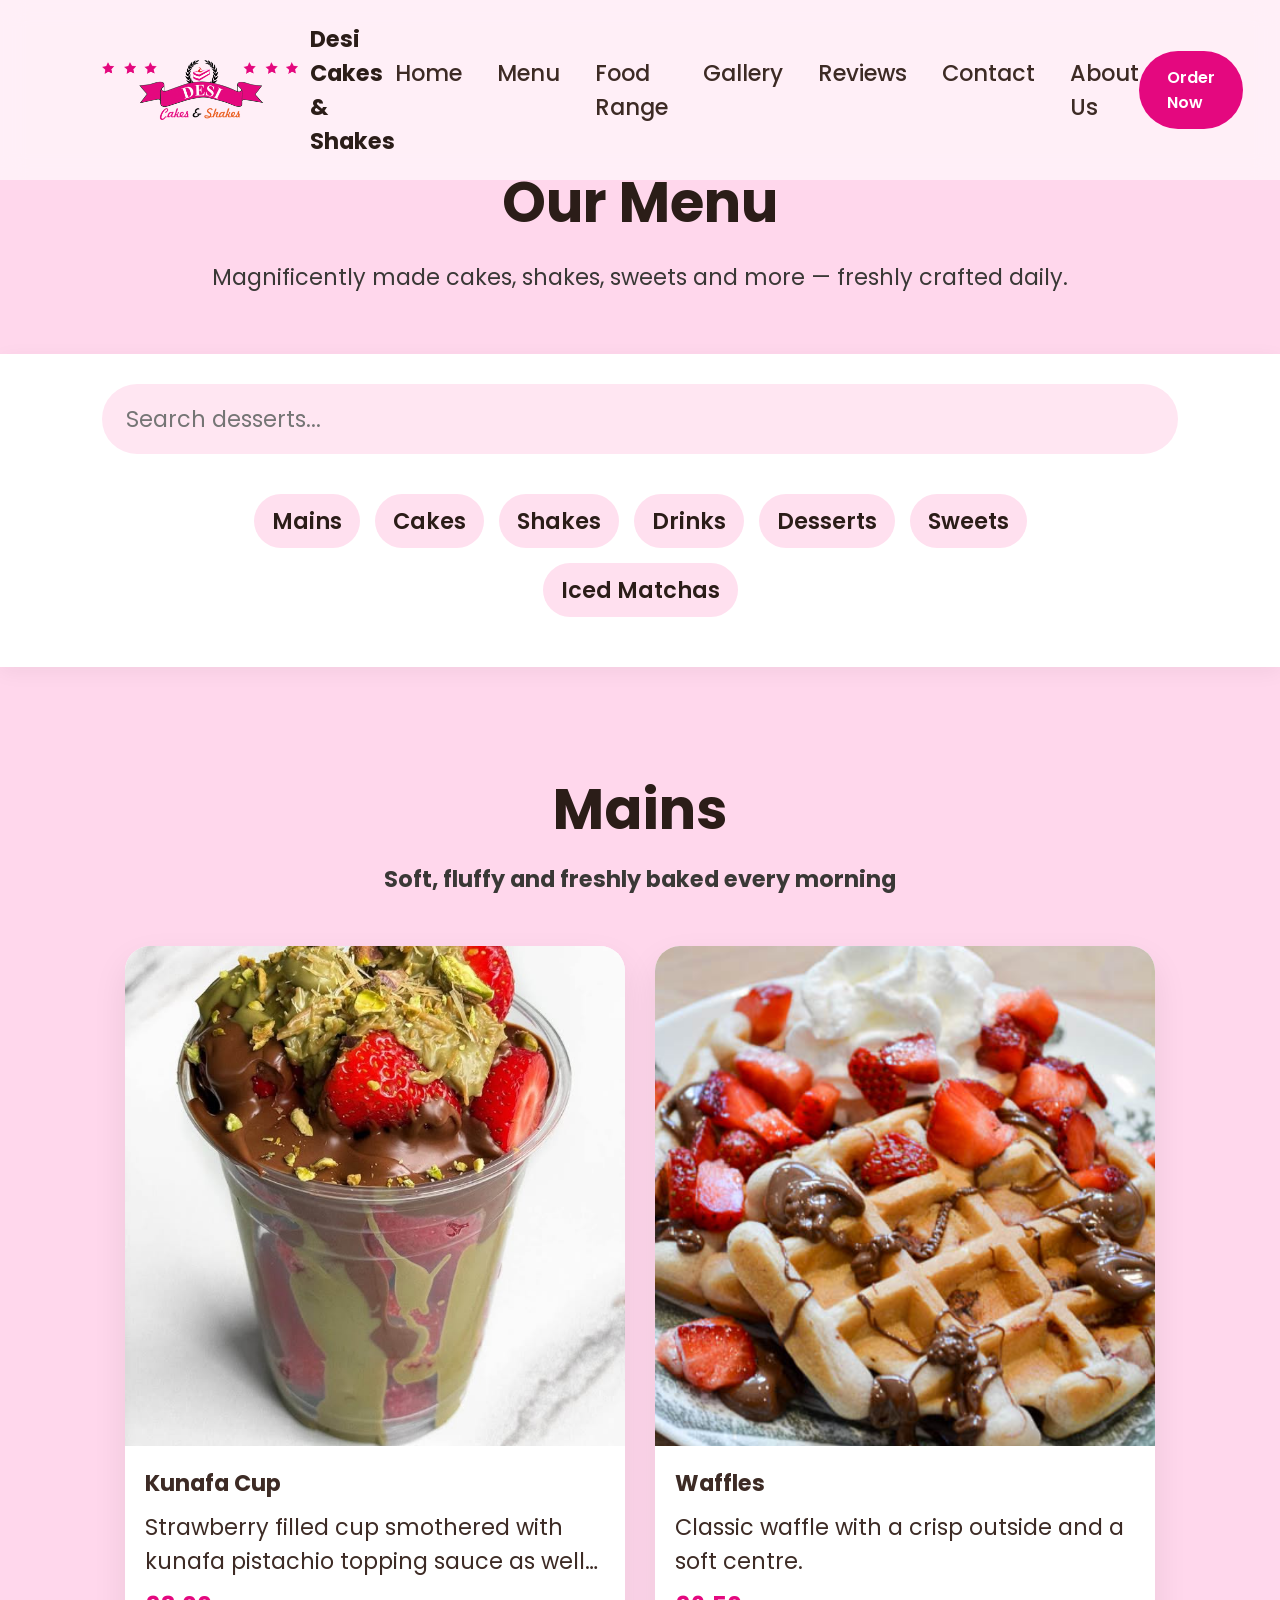
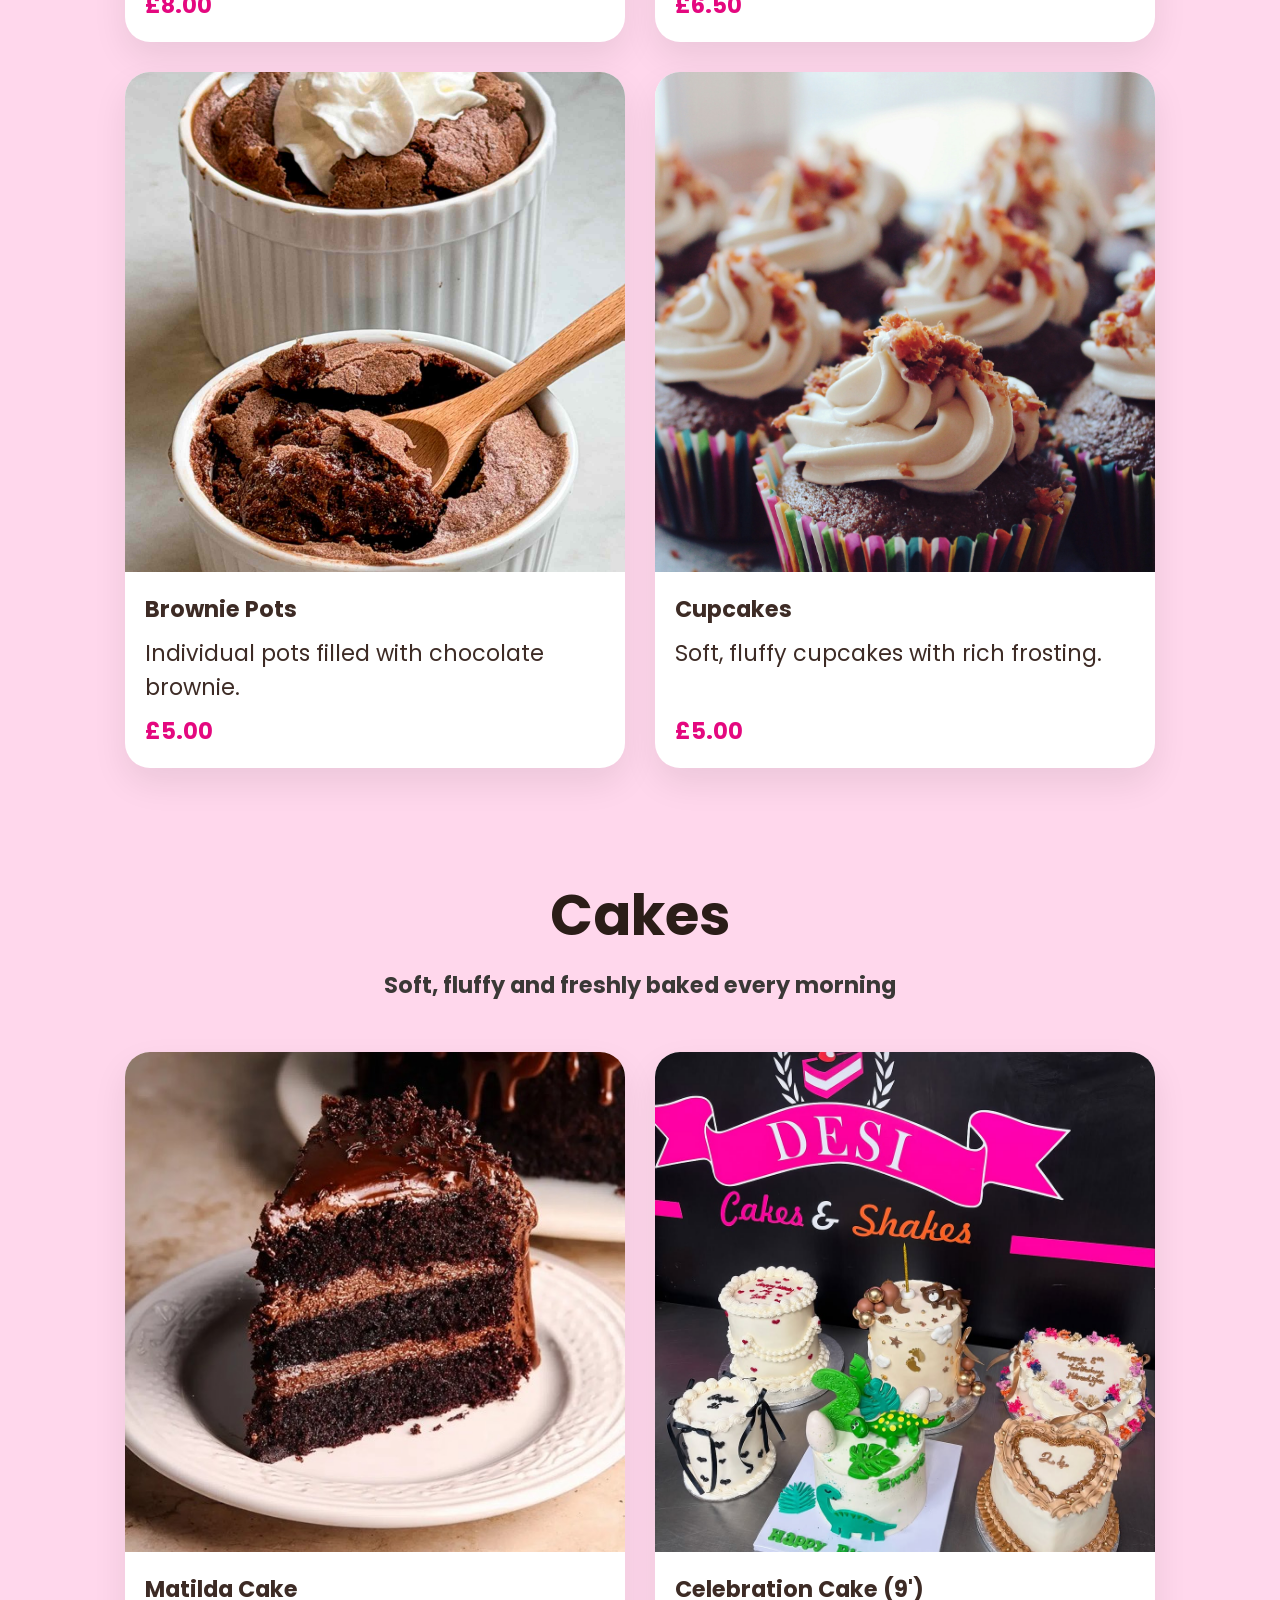
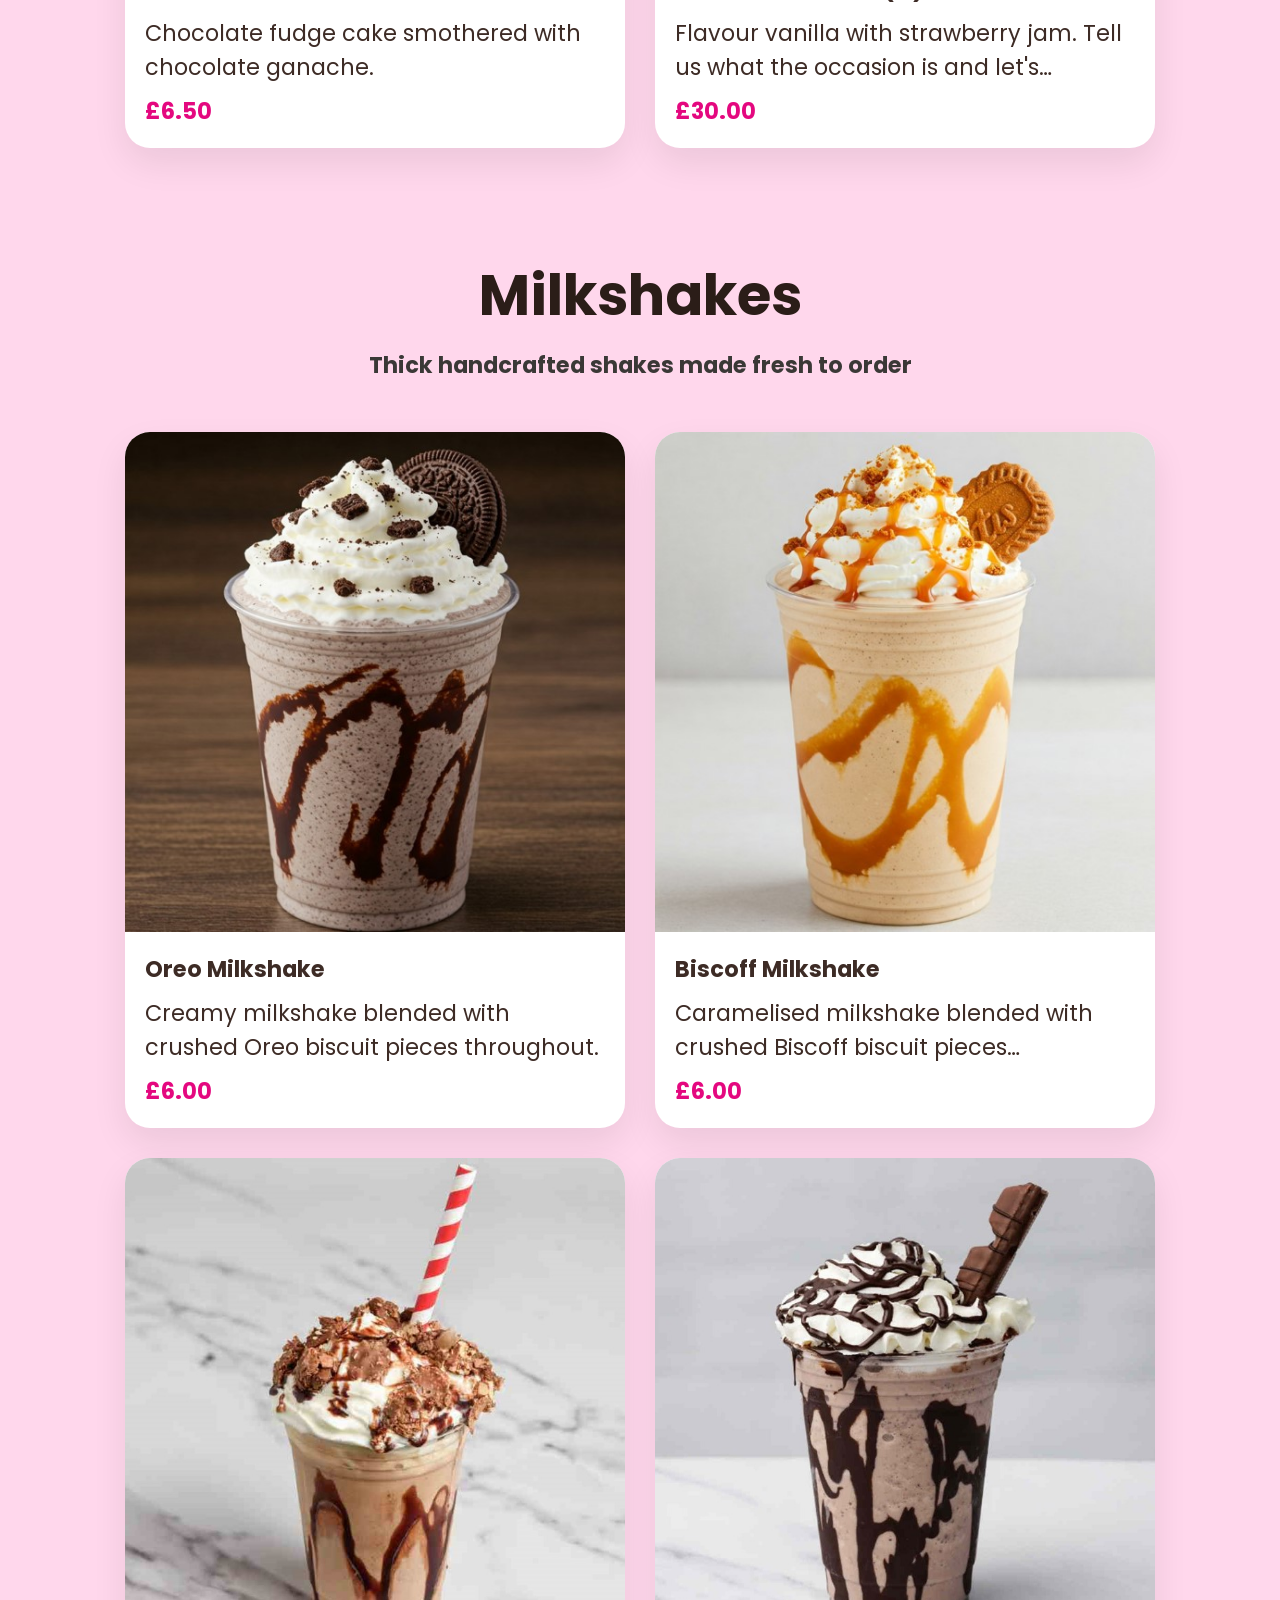
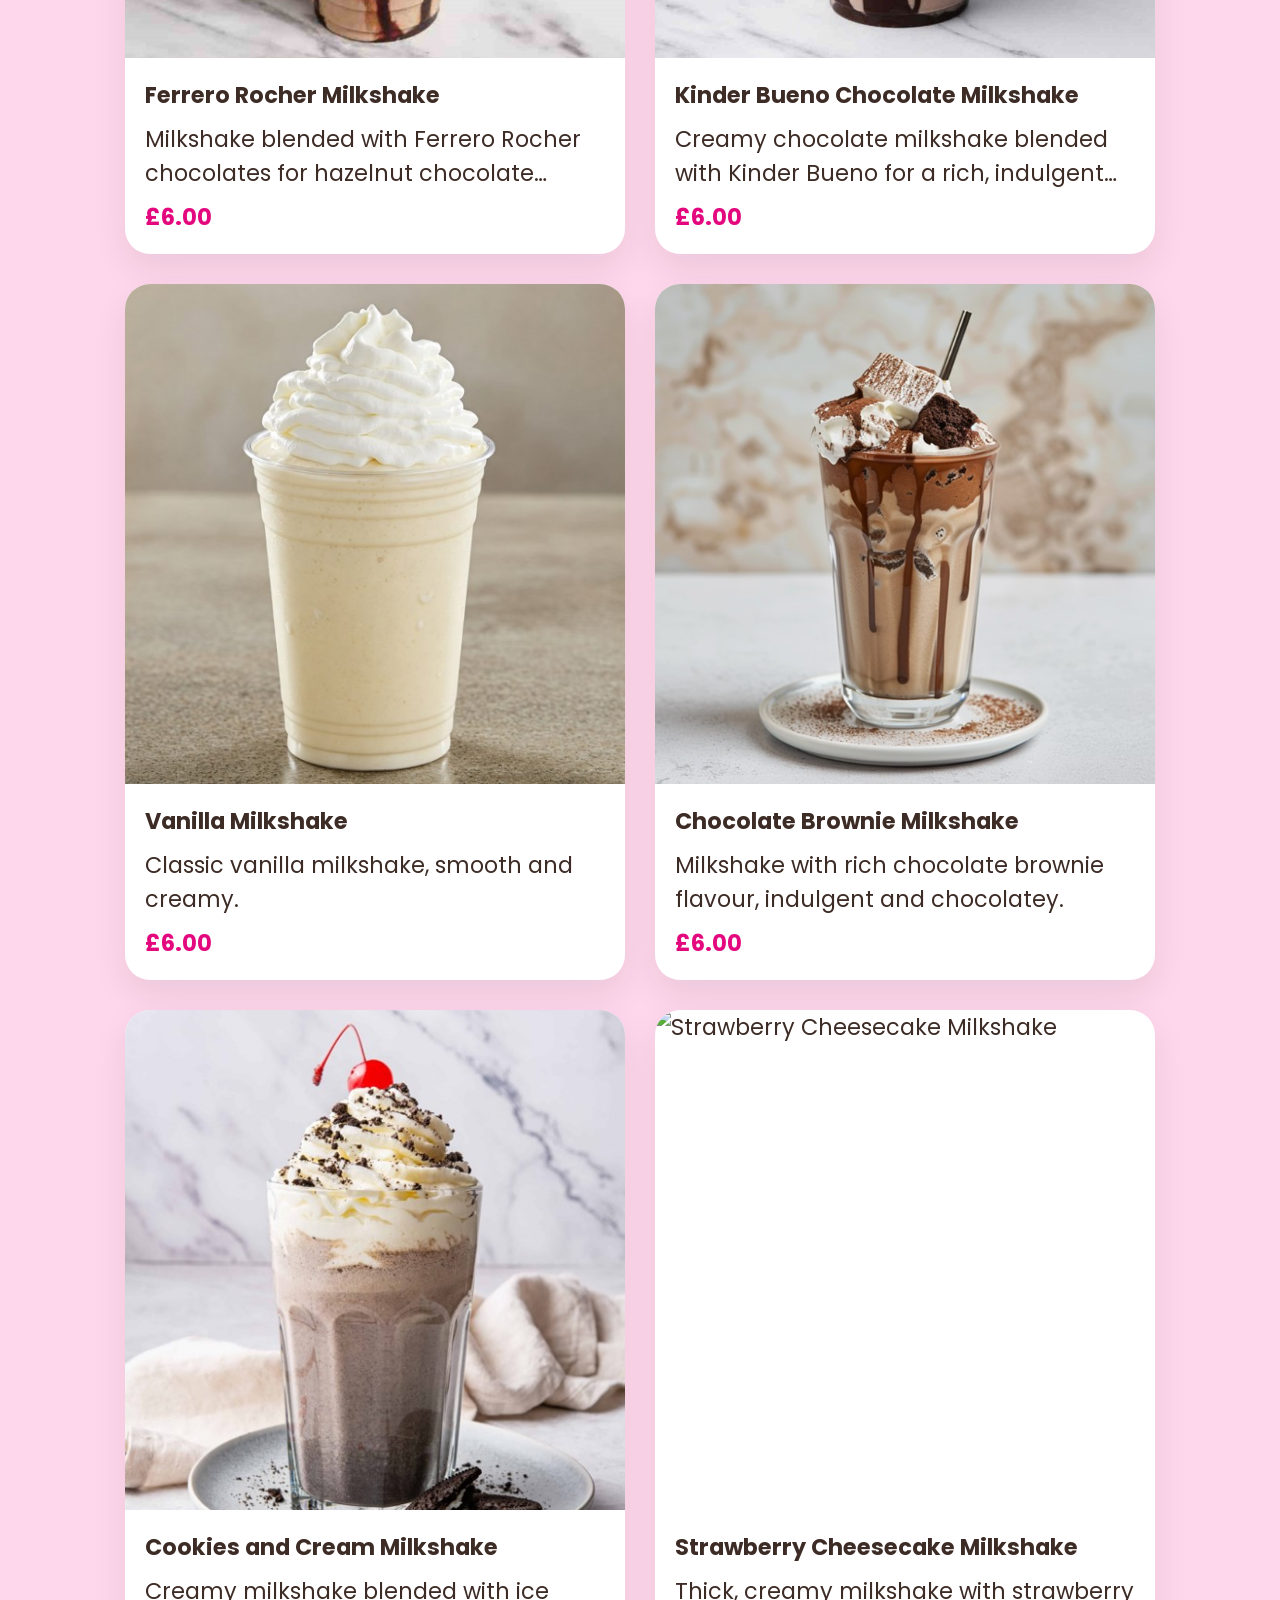
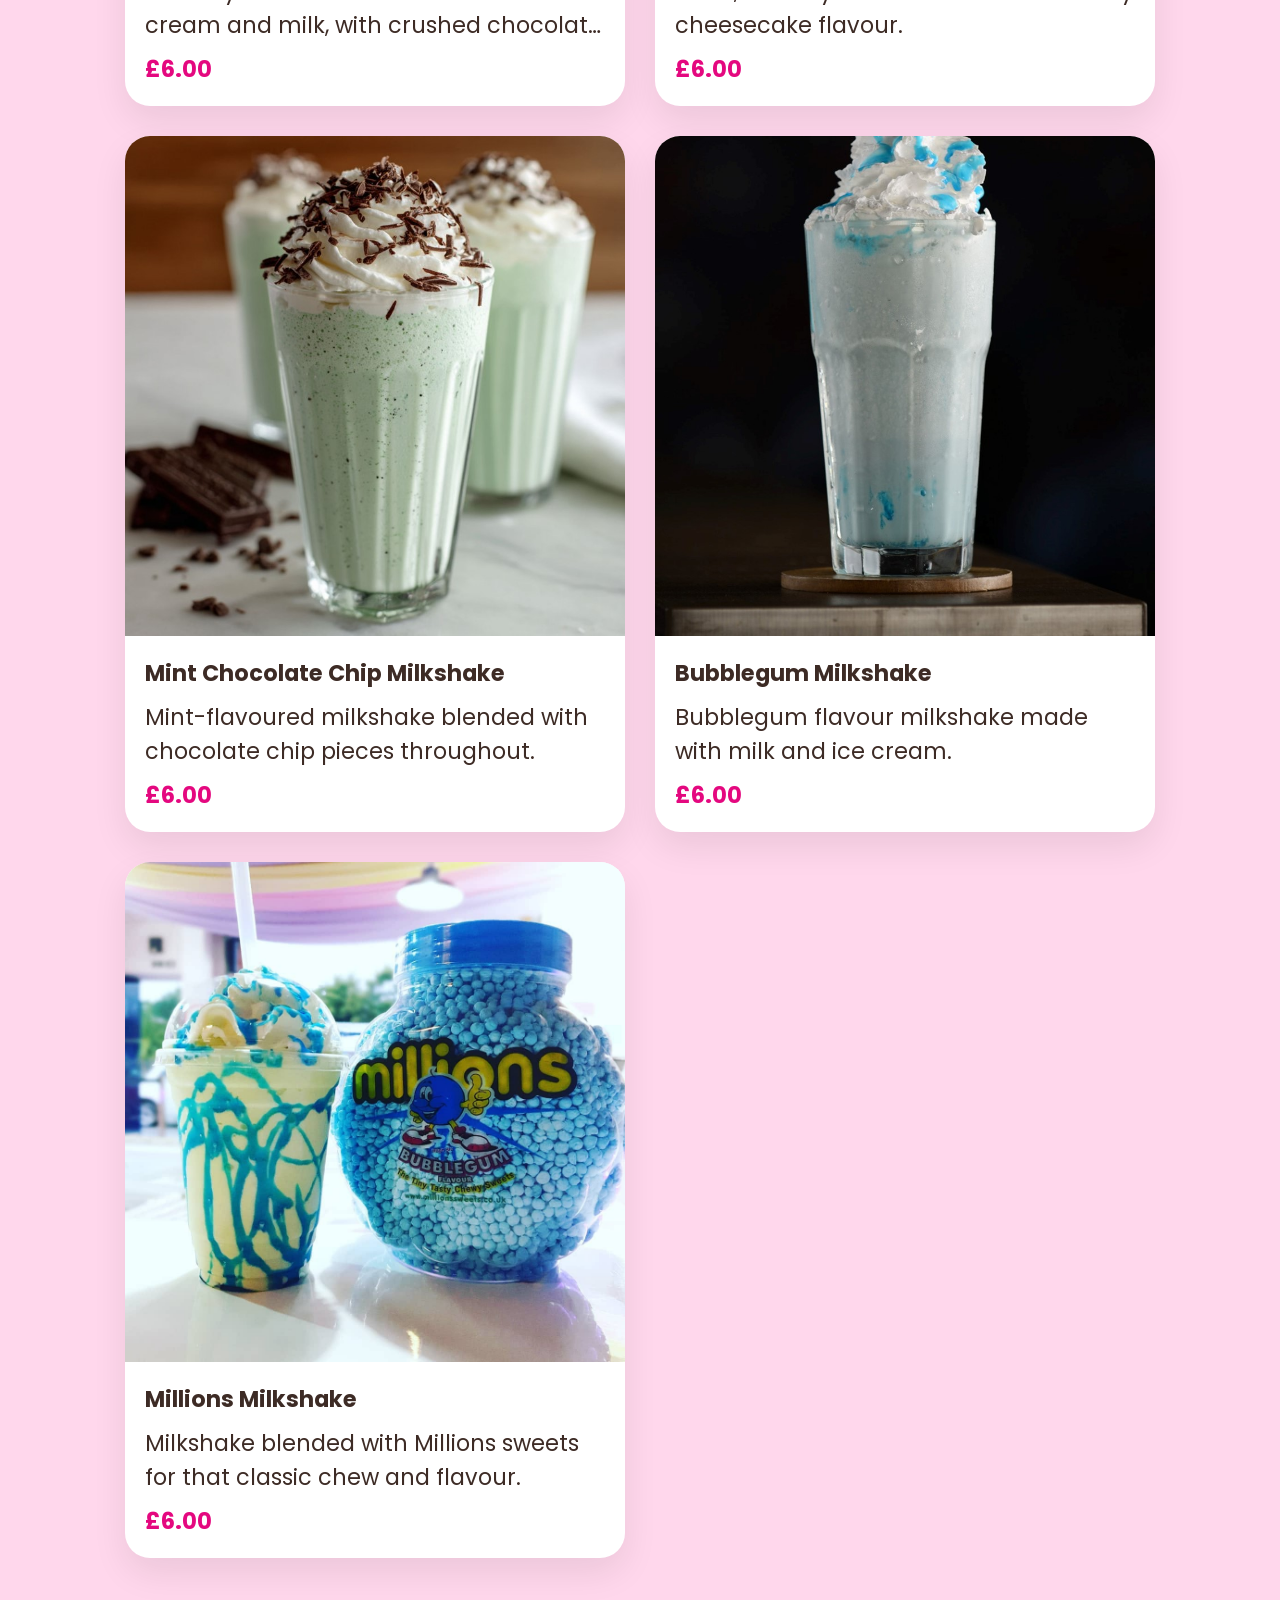
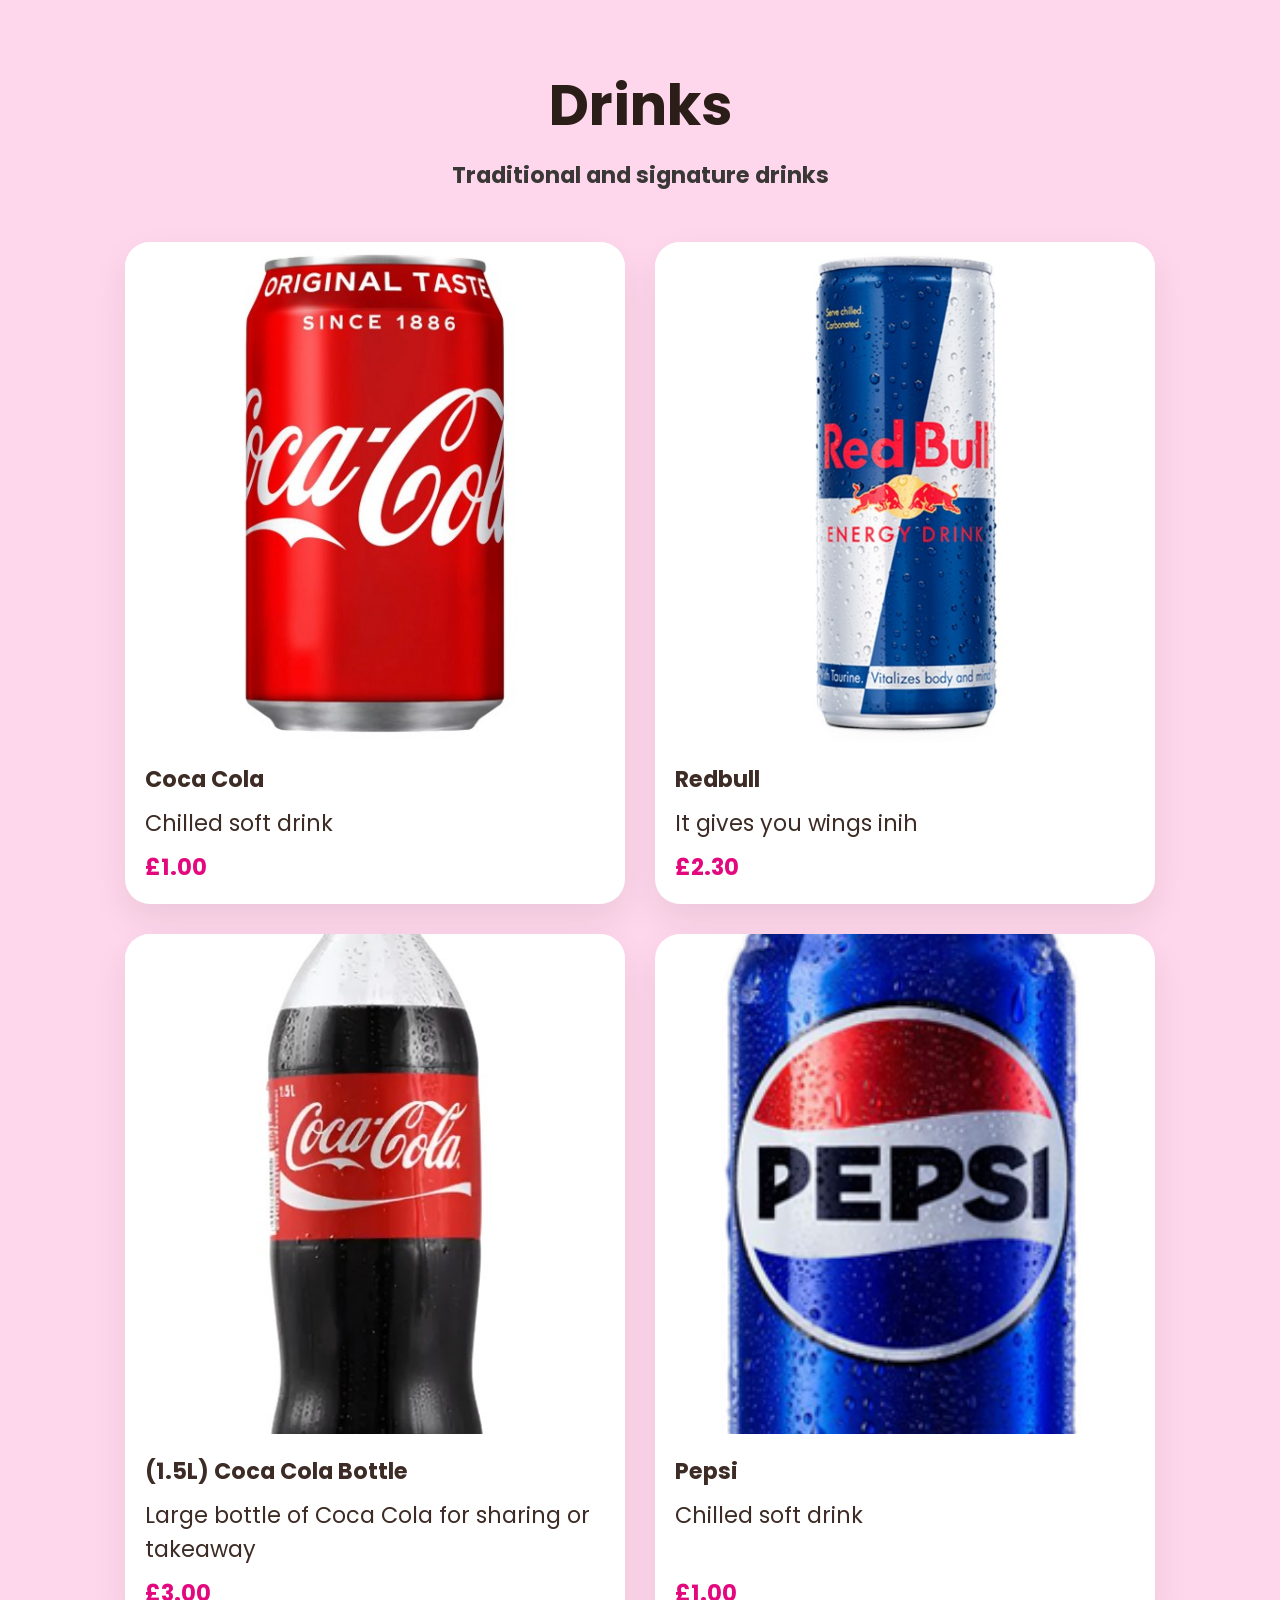
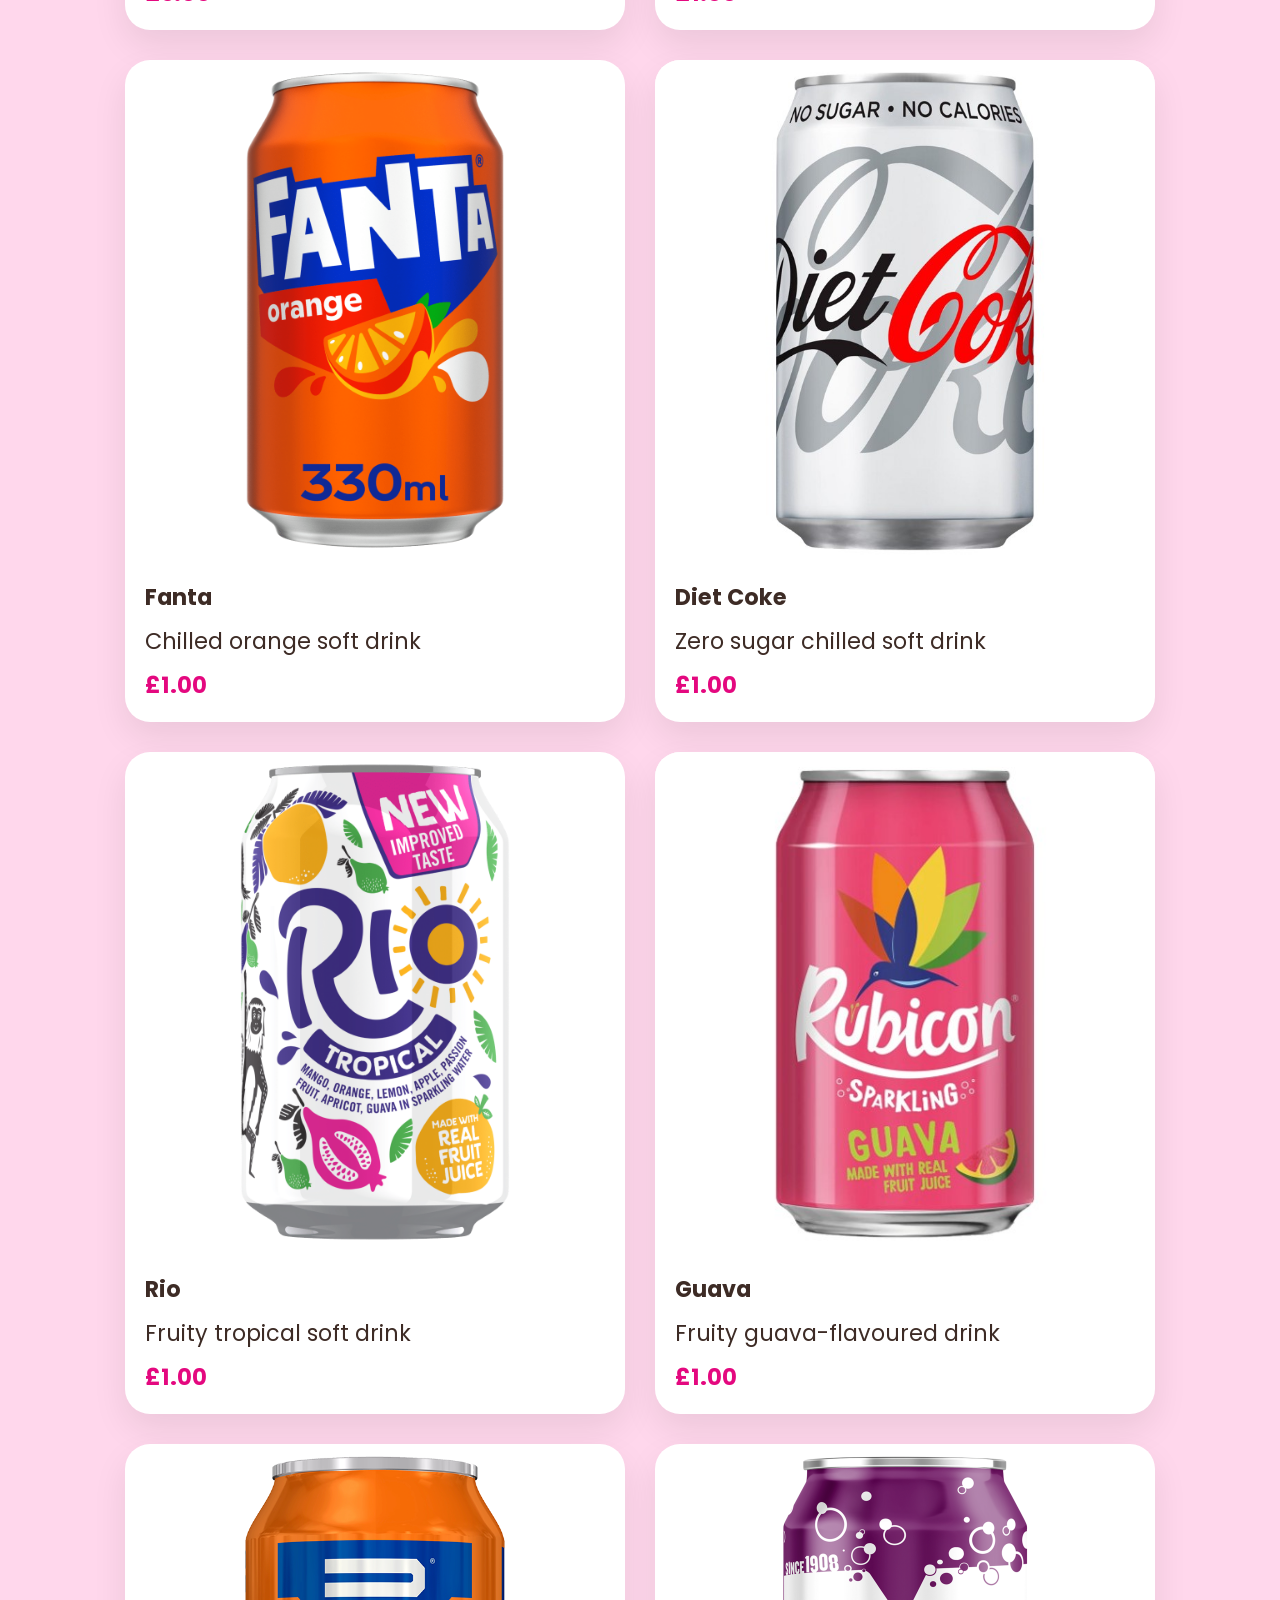
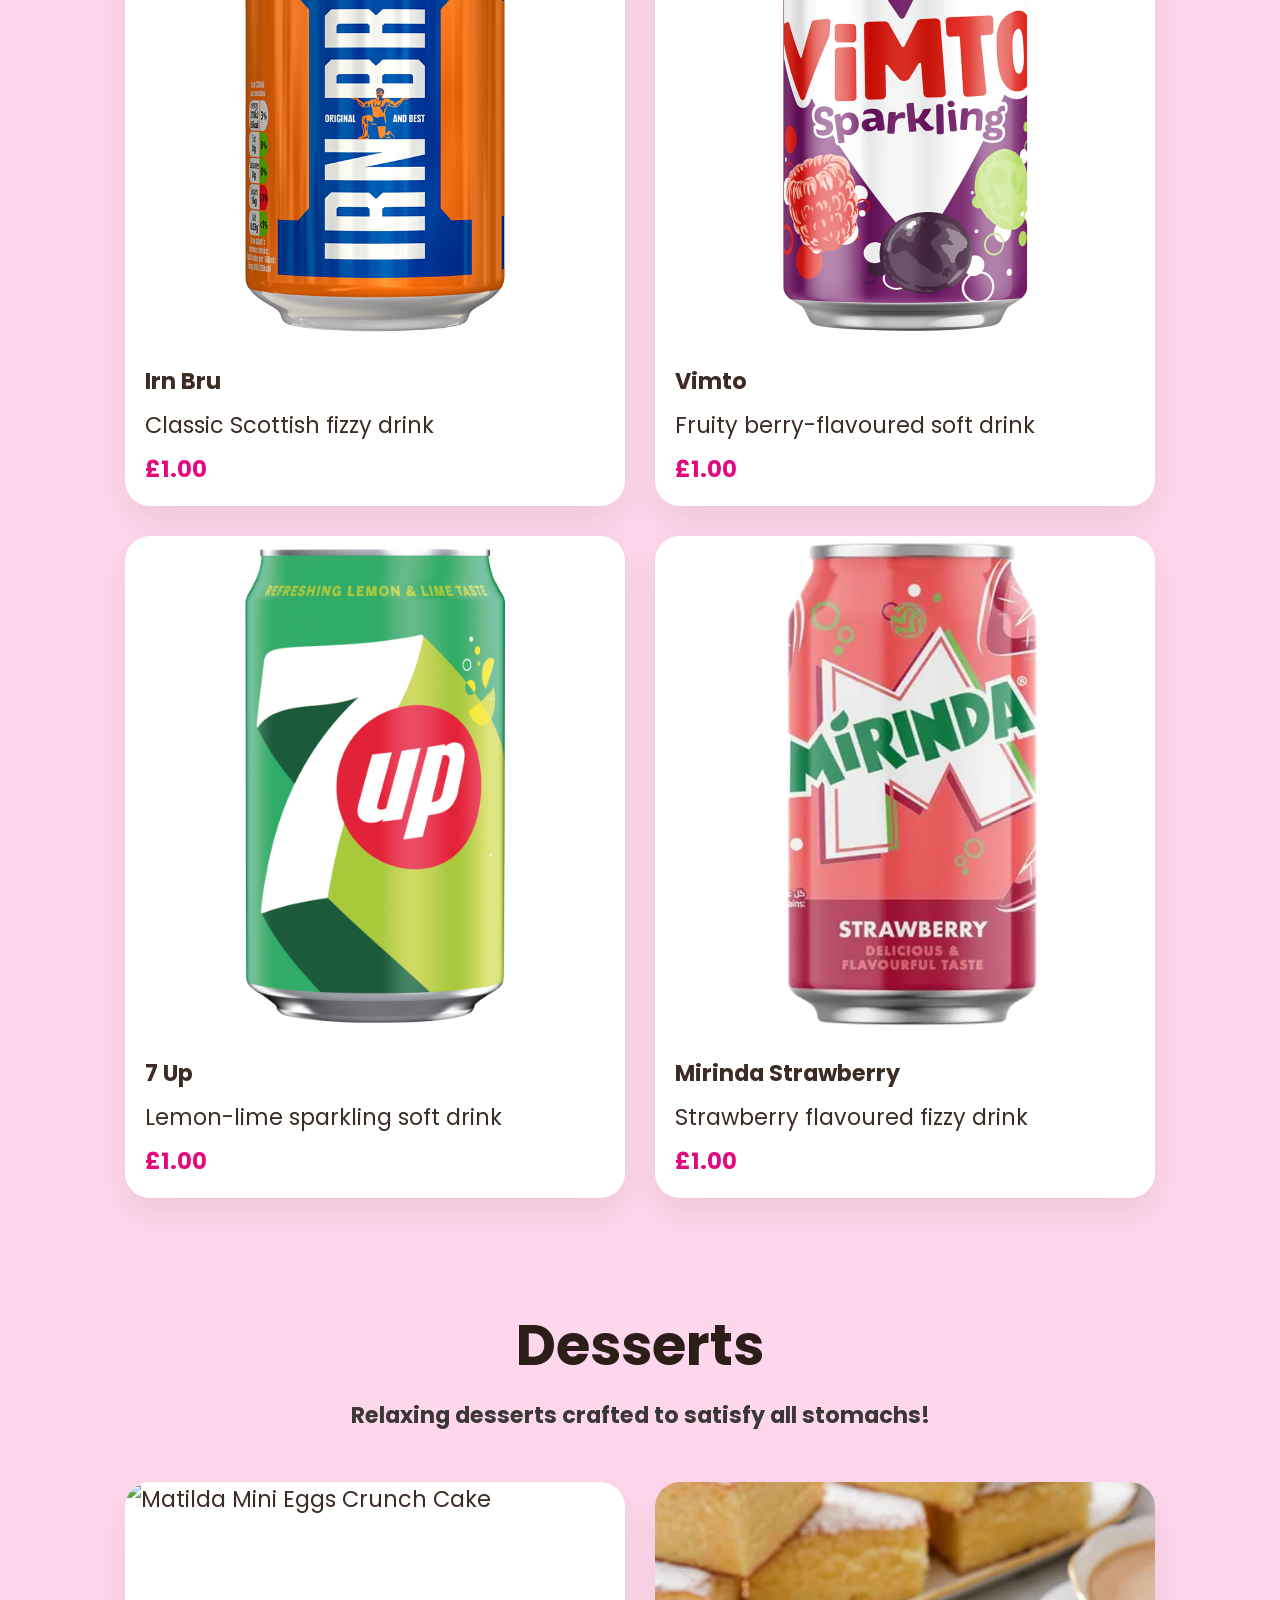
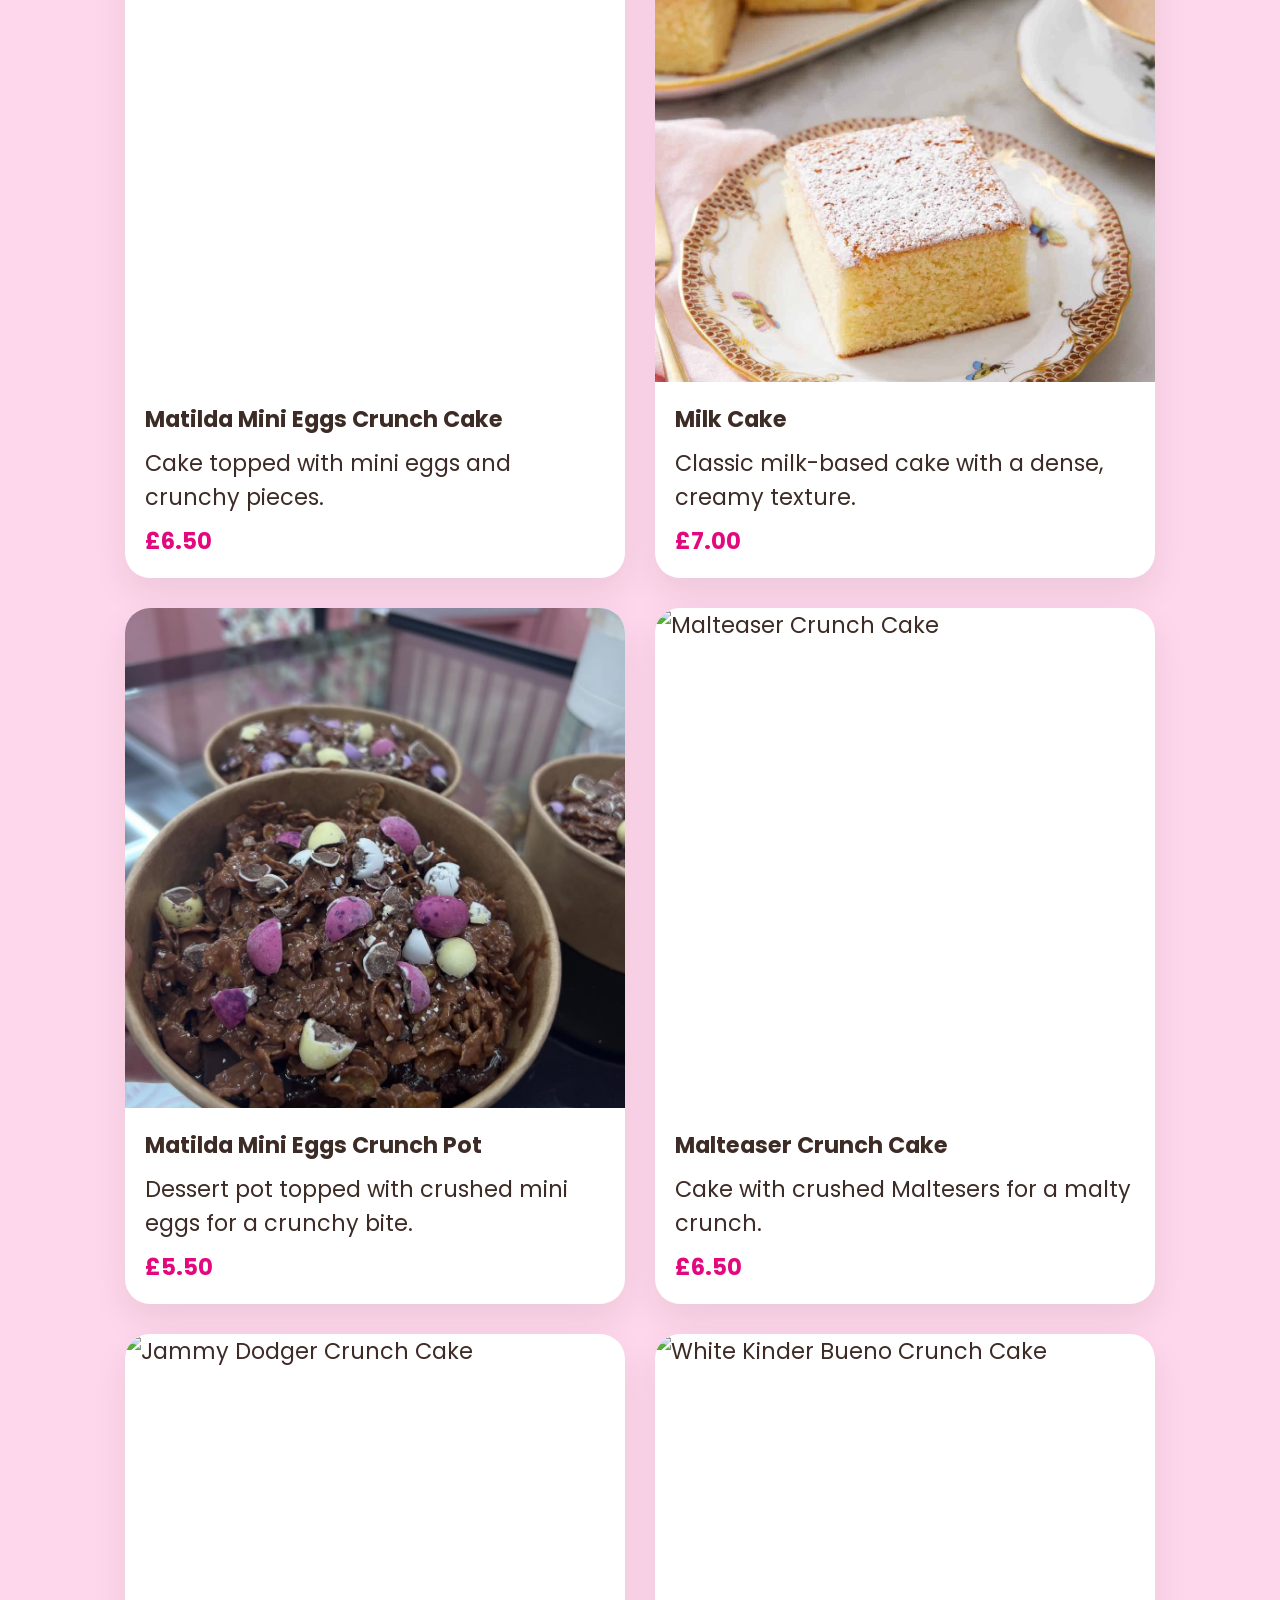
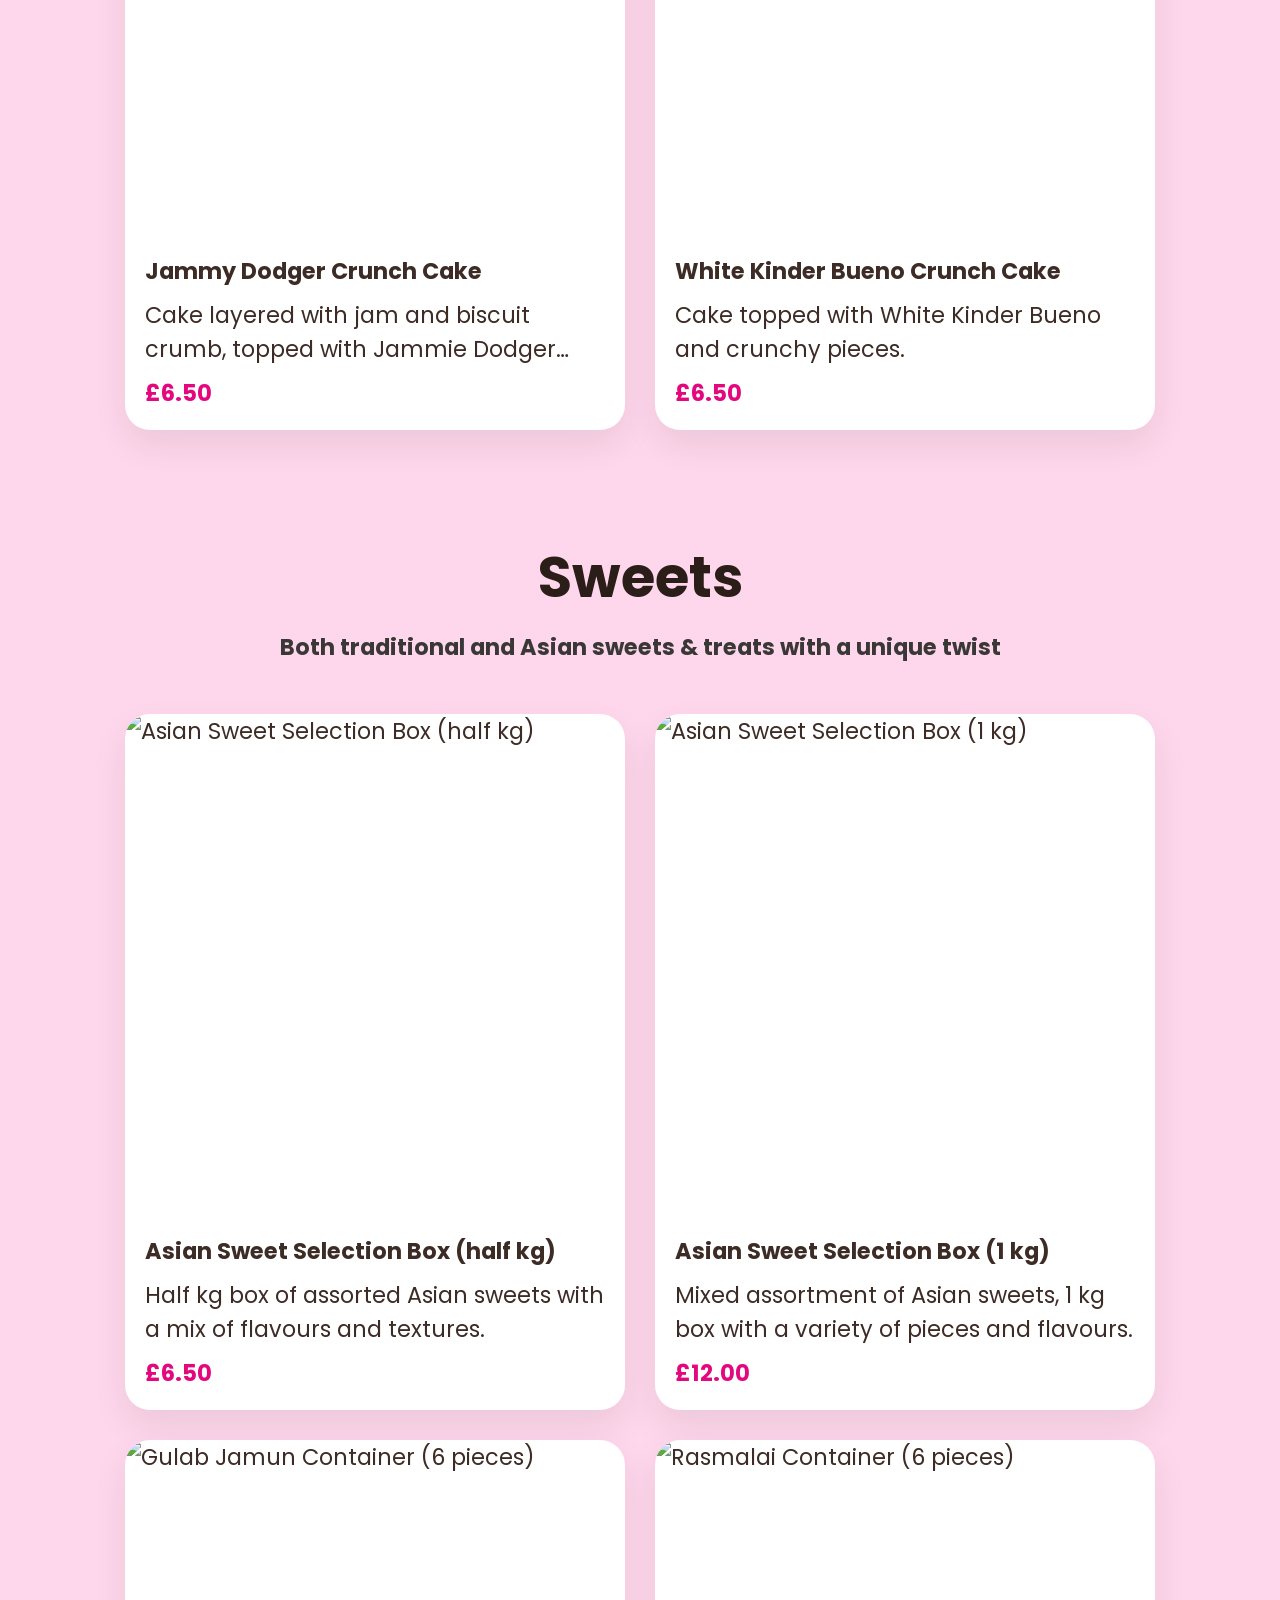
==== commit 06f364d2: "Added images and a modal for each menu item" ====
--- a/menu.html
+++ b/menu.html
@@ -56,22 +56,31 @@
 </div>
 
   <div class="menu-categories">
+    <a href="#mains">Mains</a>
     <a href="#cakes">Cakes</a>
     <a href="#shakes">Shakes</a>
-    <a href="#specialdrinks">Special Drinks</a>
-    <a href="#colddrinks">Cold Drinks</a>
-    <a href="#hotdrinks">Hot Drinks</a>
-    <a href="#waffles">Waffles & Crepes</a>
-    <a href="#icecream">Ice Cream</a>
-    <a href="#cupcakes">Cupcakes</a>
-    <a href="#brownies">Brownies</a>
+    <a href="#drinks">Drinks</a>
+    <a href="#desserts">Desserts</a>
     <a href="#sweets">Sweets</a>
-    <a href="#boxes">Bento Boxes</a>
+    <a href="#matchas">Iced Matchas</a>
   </div>
 
 </section>
 
 <!-- ===================== MENU CONTENT  ===================== -->
+
+<!-- =========================
+            MAINS
+ ========================= -->
+
+<section id="mains" class="menu-section">
+  <div class="menu-section-header">
+    <h2>Mains</h2>
+    <p>Soft, fluffy and freshly baked every morning</p>
+  </div>
+
+  <div class="menu-grid" id="mains-grid"></div>
+</section>
 
 <!-- =========================
             CAKES
@@ -83,39 +92,7 @@
     <p>Soft, fluffy and freshly baked every morning</p>
   </div>
 
-  <button class="toggle-section">
-  <span class="toggle-text">Collapse</span>
-  <span class="toggle-icon">></span>
-</button>
-
-  <div class="menu-grid">
-    <div class="menu-item">
-      <img src="images/cake1.jpg" />
-      <div class="menu-content">
-        <h3>Strawberry Dream Cake</h3>
-        <p>Vanilla sponge layered with fresh cream & strawberries</p>
-        <span>£4.50</span>
-      </div>
-    </div>
-
-    <div class="menu-item">
-      <img src="images/cake2.jpg" />
-      <div class="menu-content">
-        <h3>Chocolate Fudge Cake</h3>
-        <p>Rich dark chocolate with fudge icing</p>
-        <span>£4.90</span>
-      </div>
-    </div>
-
-    <div class="menu-item">
-      <img src="images/cake3.jpg" />
-      <div class="menu-content">
-        <h3>Red Velvet Slice</h3>
-        <p>Classic red velvet with cream cheese frosting</p>
-        <span>£5.20</span>
-    </div>
-    </div>
-  </div>
+  <div class="menu-grid" id="cakes-grid"></div>
 </section>
 
 
@@ -129,286 +106,38 @@
     <p>Thick handcrafted shakes made fresh to order</p>
   </div>
 
-  <button class="toggle-section">
-  <span class="toggle-text">Collapse</span>
-  <span class="toggle-icon">></span>
-</button>
-
-  <div class="menu-grid">
-    <div class="menu-item">
-      <img src="images/ferrero-shake.jpg" />
-      <div class="menu-content">
-        <h3>Ferrero Shake</h3>
-        <p>Belgian chocolate blended with Ferrero Rocher</p>
-        <span>£5.95</span>
-      </div>
-    </div>
-
-    <div class="menu-item">
-      <img src="images/oreo-shake.jpg" />
-      <div class="menu-content">
-        <h3>Oreo Shake</h3>
-        <p>Thick vanilla shake loaded with crushed Oreo biscuits</p>
-        <span>£5.50</span>
-    </div>
-    </div>
-  </div>
-</section>
-
-
-<!-- =========================
-            SPECIAL DRINKS
- ========================= -->
-
-<section id="specialdrinks" class="menu-section">
-  <div class="menu-section-header">
-    <h2>Special Drinks</h2>
+  <div class="menu-grid" id="shakes-grid"></div>
+
+</section>
+
+
+<!-- =========================
+           DRINKS
+ ========================= -->
+
+<section id="drinks" class="menu-section">
+  <div class="menu-section-header">
+    <h2>Drinks</h2>
     <p>Traditional and signature drinks</p>
   </div>
 
-  <div class="menu-grid">
-
-    <div class="menu-item">
-      <img src="images/falooda.jpg" />
-      <div class="menu-content">
-        <h3>Falooda</h3>
-        <p>Milk, jelly, basil seeds & ice cream layered dessert drink</p>
-        <span>£4.95</span>
-      </div>
-    </div>
-
-  </div>
-</section>
-
-
-<!-- =========================
-            COLD DRINKS
- ========================= -->
-
- <section id="colddrinks" class="menu-section">
-  <div class="menu-section-header">
-    <h2>Cold Drinks</h2>
-    <p>Refreshing bottled & canned drinks</p>
-  </div>
-
-  <div class="menu-grid">
-
-    <div class="menu-item">
-      <img src="images/coke.jpg" />
-      <div class="menu-content">
-        <h3>Coca-Cola</h3>
-        <span>£1.50</span>
-      </div>
-    </div>
-
-    <div class="menu-item">
-      <img src="images/fanta.jpg" />
-      <div class="menu-content">
-        <h3>Fanta</h3>
-        <span>£1.50</span>
-      </div>
-    </div>
-
-    <div class="menu-item">
-      <img src="images/rubicon.jpg" />
-      <div class="menu-content">
-        <h3>Rubicon</h3>
-        <span>£1.50</span>
-      </div>
-    </div>
-
-  </div>
-</section>
-
-
-<!-- =========================
-            HOT DRINKS
- ========================= -->
-
-<section id="hotdrinks" class="menu-section">
-  <div class="menu-section-header">
-    <h2>Hot Drinks</h2>
-    <p>Warm drinks made fresh</p>
-  </div>
-
-  <div class="menu-grid">
-
-    <div class="menu-item">
-      <img src="images/tea.jpg" />
-      <div class="menu-content">
-        <h3>Tea</h3>
-        <span>£1.50</span>
-      </div>
-    </div>
-
-    <div class="menu-item">
-      <img src="images/coffee.jpg" />
-      <div class="menu-content">
-        <h3>Coffee</h3>
-        <span>£2.00</span>
-      </div>
-    </div>
-
-  </div>
-</section>
-
-
-<!-- =========================
-            WAFFLES
- ========================= -->
-
-<section id="waffles" class="menu-section">
-  <div class="menu-section-header">
-    <h2>Waffles & Crepes</h2>
-    <p>Freshly baked waffles and crepes topped with luxury sauces</p>
-  </div>
-
-  <button class="toggle-section">
-  <span class="toggle-text">Collapse</span>
-  <span class="toggle-icon">></span>
-</button>
-
-  <div class="menu-grid">
-    <div class="menu-item">
-      <img src="images/waffle1.jpg" />
-      <div class="menu-content">
-        <h3>Chocolate Waffle</h3>
-        <p>Warm waffle topped with chocolate</p>
-        <span>£6.95</span>
-      </div>
-    </div>
-  </div>
-</section>
-
-
-<!-- =========================
-            ICE CREAM
- ========================= -->
-
-<section id="icecream" class="menu-section">
-  <div class="menu-section-header">
-    <h2>Ice Cream</h2>
-    <p>Creamy scoops of premium ice cream</p>
-  </div>
-
-  <button class="toggle-section">
-  <span class="toggle-text">Collapse</span>
-  <span class="toggle-icon">></span>
-</button>
-
-  <div class="menu-grid">
-    <div class="menu-item">
-      <img src="images/vanilla-icecream.jpg" />
-      <div class="menu-content">
-        <h3>Vanilla Scoop</h3>
-        <p>Classic creamy vanilla ice cream</p>
-        <span>£2.50</span>
-      </div>
-    </div>
-    <div class="menu-item">
-      <img src="images/chocolate-icecream.jpg" />
-      <div class="menu-content">
-        <h3>Chocolate Scoop</h3>
-        <p>Rich Belgian chocolate ice cream</p>
-        <span>£2.50</span>
-      </div>
-    </div>
-    <div class="menu-item">
-      <img src="images/strawberry-icecream.jpg" />
-      <div class="menu-content">
-        <h3>Strawberry Scoop</h3>
-        <p>Sweet strawberry ice cream made with real fruit</p>
-        <span>£2.50</span>
-      </div>
-    </div>
-  </div>
-</section>
-
-
-<!-- =========================
-            BROWNIES
- ========================= -->
-
-<section id="brownies" class="menu-section">
-  <div class="menu-section-header">
-    <h2>Brownies</h2>
-    <p>Rich, fudgy brownies baked fresh</p>
-  </div>
-
-  <button class="toggle-section">
-  <span class="toggle-text">Collapse</span>
-  <span class="toggle-icon">></span>
-</button>
-
-  <div class="menu-grid">
-    <div class="menu-item">
-      <img src="images/brownies.jpg" />
-      <div class="menu-content">
-        <h3>Chocolate Brownie</h3>
-        <p>Fudgy chocolate brownie served warm with chocolate drizzle</p>
-        <span>£1.50</span>
-      </div>
-    </div>
-    <div class="menu-item">
-      <img src="images/oreo-brownie.jpg" />
-      <div class="menu-content">
-        <h3>Oreo Brownie</h3>
-        <p>Rich brownie topped with crushed Oreo and white chocolate</p>
-        <span>£2.00</span>
-      </div>
-    </div>
-  </div>
-</section>
-
-
-<!-- =========================
-            CUPCAKES
- ========================= -->
-
-<section id="cupcakes" class="menu-section">
-  <div class="menu-section-header">
-    <h2>Cupcakes</h2>
-    <p>Soft cupcakes with buttercream frosting</p>
-  </div>
-
-  <button class="toggle-section">
-  <span class="toggle-text">Collapse</span>
-  <span class="toggle-icon">></span>
-</button>
-
-  <div class="menu-grid">
-    <div class="menu-item">
-      <img src="images/vanilla-cupcake.jpg" />
-      <div class="menu-content">
-        <h3>Vanilla Cupcake</h3>
-        <p>Light vanilla sponge with creamy buttercream frosting</p>
-        <span>£2.95</span>
-      </div>
-    </div>
-    <div class="menu-item">
-      <img src="images/chocolate-cupcake.jpg" />
-      <div class="menu-content">
-        <h3>Chocolate Cupcake</h3>
-        <p>Rich chocolate sponge topped with chocolate buttercream</p>
-        <span>£2.95</span>
-      </div>
-    </div>
-    <div class="menu-item">
-      <img src="images/strawberry-cupcake.jpg" />
-      <div class="menu-content">
-        <h3>Strawberry Cupcake</h3>
-        <p>Classic pink sponge with strawberry frosting</p>
-        <span>£2.95</span>
-      </div>
-    </div>
-    <div class="menu-item">
-      <img src="images/blueberry-cupcake.jpg" />
-      <div class="menu-content">
-        <h3>Blueberry Cupcake</h3>
-        <p>Special sweet sponge with blueberry buttercream and frosting</p>
-        <span>£2.95</span>
-      </div>
-    </div>
+  <div class="menu-grid" id="drinks-grid"></div>
+
+</section>
+
+
+<!-- =========================
+            DESSERTS
+ ========================= -->
+
+<section id="desserts" class="menu-section">
+  <div class="menu-section-header">
+    <h2>Desserts</h2>
+    <p>Relaxing desserts crafted to satisfy all stomachs!</p>
+  </div>
+
+  <div class="menu-grid" id="desserts-grid"></div>
+
 </section>
 
 
@@ -422,73 +151,23 @@
     <p>Both traditional and Asian sweets & treats with a unique twist</p>
     </div>
 
-    <button class="toggle-section">
-  <span class="toggle-text">Collapse</span>
-  <span class="toggle-icon">></span>
-</button>
-
-    <div class="menu-grid">
-    <div class="menu-item">
-    <img src="images/sweet1.jpg" />
-    <div class="menu-content">
-        <h3>Gulab Jamun Box</h3>
-        <p>Soft syrupy sweets served warm</p>
-        <span>£3.50</span>
-    </div>
-  </div>
-    <div class="menu-item"> 
-    <img src="images/sweet2.jpg" />
-    <div class="menu-content">
-        <h3>Jalebi Swirls</h3>
-        <p>Crispy golden spirals soaked in syrup</p>
-        <span>£3.00</span>
-    </div>
-    </div>
-  </div>
-</section>
-
-
-<!-- =========================
-            BENTO BOXES
- ========================= -->
-
-<section id="boxes" class="menu-section">
-  <div class="menu-section-header">
-    <h2>Bento Boxes</h2>
-    <p>Beautifully presented dessert bento boxes, perfect for gifting and sharing</p>
-  </div>
-
-  <button class="toggle-section">
-  <span class="toggle-text">Collapse</span>
-  <span class="toggle-icon">></span>
-</button>
-
-<div class="menu-grid">
-    <div class="menu-item">
-        <img src="images/cake-cupcake-box.jpg" />
-        <div class="menu-content">
-            <h3>Cake & Cupcake Box</h3>
-            <p>Mini cake paired with a selection of fresh cupcakes, beautifully packed</p>
-            <span>From £14.99</span>
-        </div>
-    </div>
-    <div class="menu-item">
-        <img src="images/sweet-box.jpg" />
-        <div class="menu-content">
-            <h3>Asian Sweet Box</h3>
-            <p>Assorted traditional sweets arranged in a luxury gift box</p>
-            <span>From £12.99</span>
-        </div>
-    </div>
-    <div class="menu-item">
-        <img src="images/heart-box.jpg" /> 
-        <div class="menu-content"> 
-            <h3>Heart Celebration Box</h3> 
-            <p>Heart-shaped box filled with cakes, brownies and sweet treats</p> 
-            <span>From £19.99</span> 
-        </div> 
-    </div> 
-</div> 
+    <div class="menu-grid" id="sweets-grid"></div>
+
+</section>
+
+
+<!-- =========================
+            ICED MATCHAS
+ ========================= -->
+
+<section id="matchas" class="menu-section">
+  <div class="menu-section-header">
+    <h2>Iced Matchas</h2>
+    <p>Deliciously iced matchas, brewed to serve that stubborn quench of thirst!</p>
+  </div>
+
+  <div class="menu-grid" id="matchas-grid"></div>
+
 </section>
 
 
@@ -575,38 +254,30 @@
 
     <!-- FORM -->
 
-    <!-- CONTACT FORM -->
-
-    <form name="contact"
-      method="POST"
-      data-netlify="true"
-      netlify-honeypot="bot-field"
-      class="contact-form">
-
-    <!-- required hidden input -->
-    <input type="hidden" name="form-name" value="contact">
-
-    <!-- spam protection (invisible) -->
-    <input type="hidden" name="bot-field">
+    <form class="contact-form" id="contact-form">
 
       <input
         type="text"
+        name="name"
         placeholder="Your Name"
         required
       >
 
       <input
         type="tel"
+        name="phone"
         placeholder="Phone Number"
         required
       >
 
       <input
         type="email"
+        name="email"
         placeholder="Email Address"
       >
 
       <textarea
+        name="message"
         placeholder="Describe your custom order..."
         required
       ></textarea>
@@ -708,8 +379,49 @@
 
 </footer>
 
+
+
+<div class="modal" id="menu-modal">
+  <div class="modal-content">
+    <span class="close" id="modal-close">&times;</span>
+
+    <img id="modal-img" />
+    <h2 id="modal-title"></h2>
+    <p id="modal-desc"></p>
+    <h3 id="modal-price"></h3>
+
+    <!-- <a id="whatsapp-btn" class="whatsapp-btn" target="_blank">Order on WhatsApp</a> -->
+  </div>
+</div>
+
+
 <script src="script.js"></script>
 
+<script src="https://cdn.jsdelivr.net/npm/@emailjs/browser@4/dist/email.min.js"></script>
+
+<script>
+  emailjs.init("dMdvGC5LAz-QihRXw");
+</script>
+
+
+<script>
+document.getElementById("contact-form").addEventListener("submit", function(e) {
+  e.preventDefault();
+
+  emailjs.sendForm(
+    "service_f6jiwc6",
+    "template_om0ltn5",
+    this
+  ).then(() => {
+    alert("Message sent successfully!");
+    this.reset();
+  }).catch((error) => {
+    alert("Failed to send message");
+    console.log(error);
+  });
+});
+</script>
+
 </body>
 
 </html>
--- a/style.css
+++ b/style.css
@@ -1412,8 +1412,8 @@
 .menu-section {
   padding: 100px 8%;
   scroll-margin-top: 300px;
-  overflow: hidden;
   padding-bottom: 5px;
+  transition: padding 0.5s ease, margin 0.5s ease;
   font-size: clamp(1rem, 1vw + 0.6rem, 2rem);
 }
 
@@ -1519,32 +1519,41 @@
 
 /* collapsed */
 
+.menu-section.collapsed {
+  padding-top: 0;
+  padding-bottom: 0;
+  margin-bottom: 0;
+}
+
 .menu-section.collapsed .toggle-icon {
   transform: rotate(90deg);
 }
 
+.menu-section.collapsed .menu-section-header {
+  margin-bottom: 0;
+}
+
 /* MENU GRID (FINAL FIXED VERSION) */
 
 .menu-grid {
   display: grid;
-  grid-template-columns: repeat(auto-fit, minmax(280px, 1fr));
+  grid-template-rows: 1fr;
+  grid-template-columns: repeat(auto-fit, minmax(500px, 500px));
+  justify-content: center;
   gap: 30px;
 
-  overflow: hidden;
-
-  max-height: 2000px;
   opacity: 1;
   transform: translateY(0);
 
-  transition: max-height 0.5s ease, opacity 0.5s ease, transform 0.5s ease;
-}
-
-/* collapsed state */
+  transition: opacity 0.4s ease, transform 0.4s ease, grid-template-rows 0.5s ease;
+}
+
 .menu-section.collapsed .menu-grid {
-  max-height: 0;
+  grid-template-rows: 0fr;
   opacity: 0;
-  transform: translateY(-10px);
-}
+  transform: translateY(-15px);
+}
+
 
 /* ITEM CARD */
 
@@ -1554,6 +1563,9 @@
   overflow: hidden;
   box-shadow: 0 15px 35px rgba(0,0,0,0.08);
   transition: 0.3s;
+  height: 100%;
+  display: flex;
+  flex-direction: column;
 }
 
 .menu-item:hover {
@@ -1564,12 +1576,17 @@
 
 .menu-item img {
   width: 100%;
-  height: 220px;
+  height: 500px;
   object-fit: cover;
+  flex-shrink: 0;
 }
 
 .menu-content {
   padding: 20px;
+  display: flex;
+  flex: 1;
+  flex-direction: column;
+  gap: 10px;
 }
 
 .menu-content h3 {
@@ -1579,14 +1596,26 @@
 
 .menu-content p {
   font-size: clamp(1rem, 1vw + 0.6rem, 2rem);
-  color: var(--light-text);
-  margin-bottom: 15px;
-}
+  margin: 0;
+  
+  display: -webkit-box;
+  -webkit-line-clamp: 2; /* number of visible lines */
+  -webkit-box-orient: vertical;
+
+  overflow: hidden;
+  position: relative;
+}
+
 
 .menu-content span {
   font-weight: 700;
   color: var(--primary-color);
   
+}
+
+.menu-content h3,
+.menu-content p {
+  margin: 0;
 }
 
 
@@ -1762,46 +1791,11 @@
   margin: 0 auto;
 }
 
-/* MOBILE */
-
-@media (max-width: 1200px) {
-
-  .menu-layout {
-    grid-template-columns: 1fr;
-  }
-
-  .menu-section {
-    scroll-margin-top: 230px;
-  }
-
-  .menu-sidebar {
-    display: none;
-  }
-
-  .menu-topbar {
-    padding: 15px 5%;
-    top: var(--nav-height);
-  }
-
-  .menu-search {
-    padding: 12px 16px;
-    font-size: 1rem;
-    margin-bottom: 12px;
-  }
-
-  .menu-categories {
-    gap: 10px;
-    padding: 10px 0;
-  }
-
-  .menu-categories a {
-    padding: 8px 14px;
-    font-size: 0.9rem;
-  }
-}
+
 
 .menu-item {
   position: relative;
+  cursor: pointer;
 }
 
 .menu-badge {
@@ -1836,13 +1830,16 @@
   display: flex;
   justify-content: space-between;
   align-items: center;
-
-  margin-top: 10px;
+  width: 100%;
+  margin-top: auto;
 }
 
 .price {
   font-weight: 700;
   color: var(--primary-color);
+  margin-top: auto;
+  align-self: flex-start;
+  font-weight: 600;
 }
 
 .add-btn {
@@ -2307,4 +2304,173 @@
   .about-gallery img {
     height: 240px;
   }
+}
+
+
+.modal {
+  position: fixed;
+  inset: 0;
+  background: rgba(0,0,0,0.6);
+  display: flex;
+  justify-content: center;
+  align-items: center;
+  z-index: 9999;
+
+  /* hidden state */
+  opacity: 0;
+  visibility: hidden;
+  pointer-events: none;
+
+  transition: opacity 0.25s ease, visibility 0.25s ease;
+}
+
+/* active state */
+.modal.active {
+  opacity: 1;
+  visibility: visible;
+  pointer-events: auto;
+}
+
+.modal-content {
+  background: white;
+  width: 92%;
+  max-width: 700px;   /* bigger */
+  max-height: 90vh;   /* prevents overflow */
+  overflow-y: auto;
+  font-size: 18px;
+  padding: 24px;
+  padding-top: 60px;
+  border-radius: 16px;
+
+  transform: scale(0.85);
+  opacity: 0;
+
+  transition: transform 0.25s ease, opacity 0.25s ease;
+}
+
+/* pop-in effect */
+.modal.active .modal-content {
+  transform: scale(1);
+  opacity: 1;
+}
+
+.modal-content img {
+  width: 100%;
+  height: 600px;        
+  object-fit: cover;   
+  border-radius: 12px;
+  margin-bottom: 15px;
+}
+
+#modal-price {
+  font-size: clamp(1rem, 1vw + 0.4rem, 4rem);
+  margin-top: 12px;
+  color: #e4087f;
+  font-weight: 700;
+}
+
+#modal-title {
+  font-size: clamp(1rem, 1vw + 0.4rem, 4rem);
+  margin: 10px 0;
+}
+
+#modal-desc {
+  font-size: clamp(1rem, 1vw + 0.3rem, 3rem);
+  line-height: 1.5;
+  color: #444;
+}
+
+
+.whatsapp-btn {
+  display: inline-block;
+  margin-top: 15px;
+  padding: 12px 15px;
+  background: #25D366;
+  color: white;
+  font-weight: 600;
+  border-radius: 8px;
+  text-decoration: none;
+  text-align: center;
+  width: 100%;
+  transition: 0.2s ease;
+  font-size: clamp(1rem, 1vw + 0.3rem, 3rem);
+}
+
+.whatsapp-btn:hover {
+  background: #1ebe5d;
+  transform: translateY(-2px);
+}
+
+.close {
+  position: absolute;
+  top: 10px;
+  right: 15px;
+  cursor: pointer;
+  font-size: 44px;
+}
+
+/* MOBILE */
+
+@media (max-width: 1200px) {
+
+  .menu-layout {
+    grid-template-columns: 1fr;
+  }
+
+  .menu-section {
+    scroll-margin-top: 230px;
+  }
+
+  .menu-sidebar {
+    display: none;
+  }
+
+  .menu-topbar {
+    padding: 15px 5%;
+    top: var(--nav-height);
+  }
+
+  .menu-search {
+    padding: 12px 16px;
+    font-size: 1rem;
+    margin-bottom: 12px;
+  }
+
+  .menu-categories {
+    gap: 10px;
+    padding: 10px 0;
+  }
+
+  .menu-categories a {
+    padding: 8px 14px;
+    font-size: 0.9rem;
+  }
+
+  .menu-grid {
+  display: grid;
+  grid-template-rows: 1fr;
+  grid-template-columns: repeat(2, 1fr);
+  justify-content: center;
+  gap: 30px;
+
+  opacity: 1;
+  transform: translateY(0);
+
+  transition: opacity 0.4s ease, transform 0.4s ease, grid-template-rows 0.5s ease;
+}
+
+
+
+#modal-title {
+  font-size: clamp(1rem, 1vw + 0.9rem, 3rem);
+}
+
+#modal-desc {
+  font-size: clamp(1rem, 1vw + 0.9rem, 3rem);
+}
+
+#modal-price {
+  font-size: clamp(1rem, 1vw + 0.9rem, 3rem);
+}
+
 }
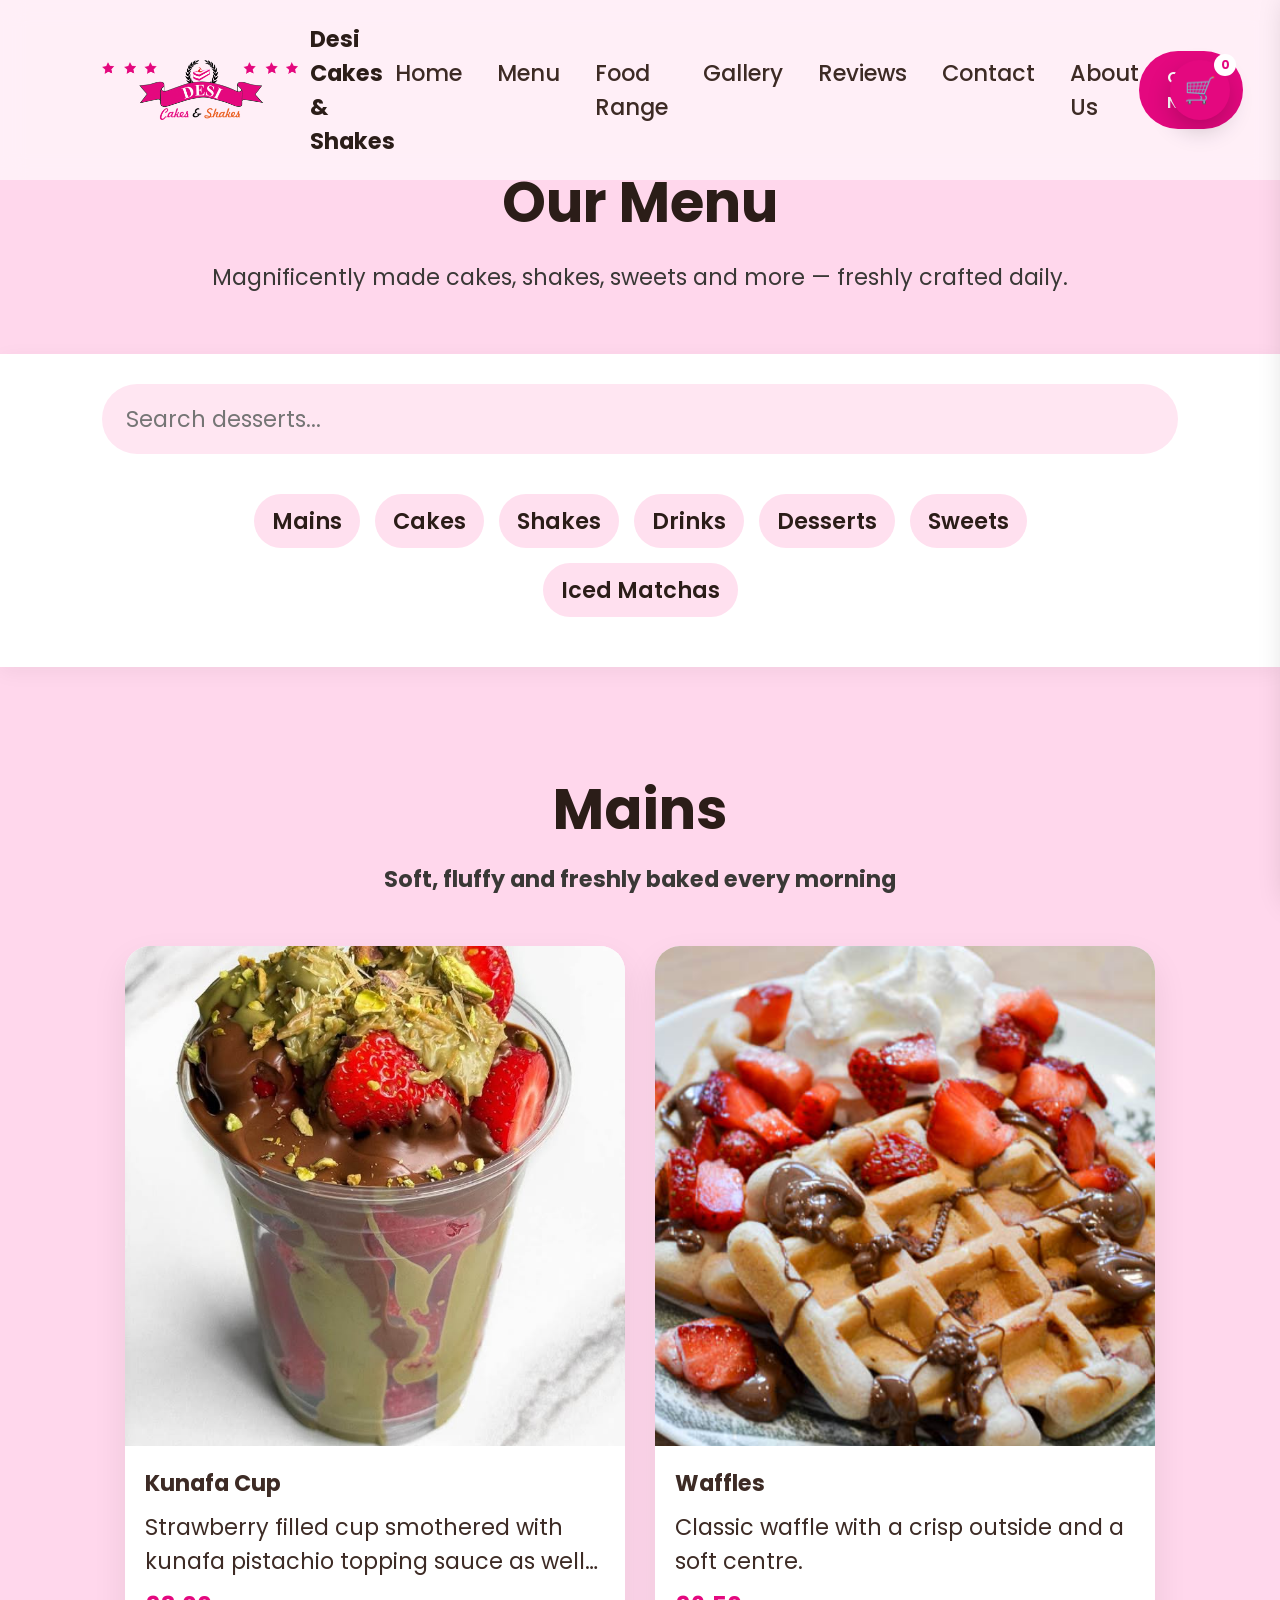
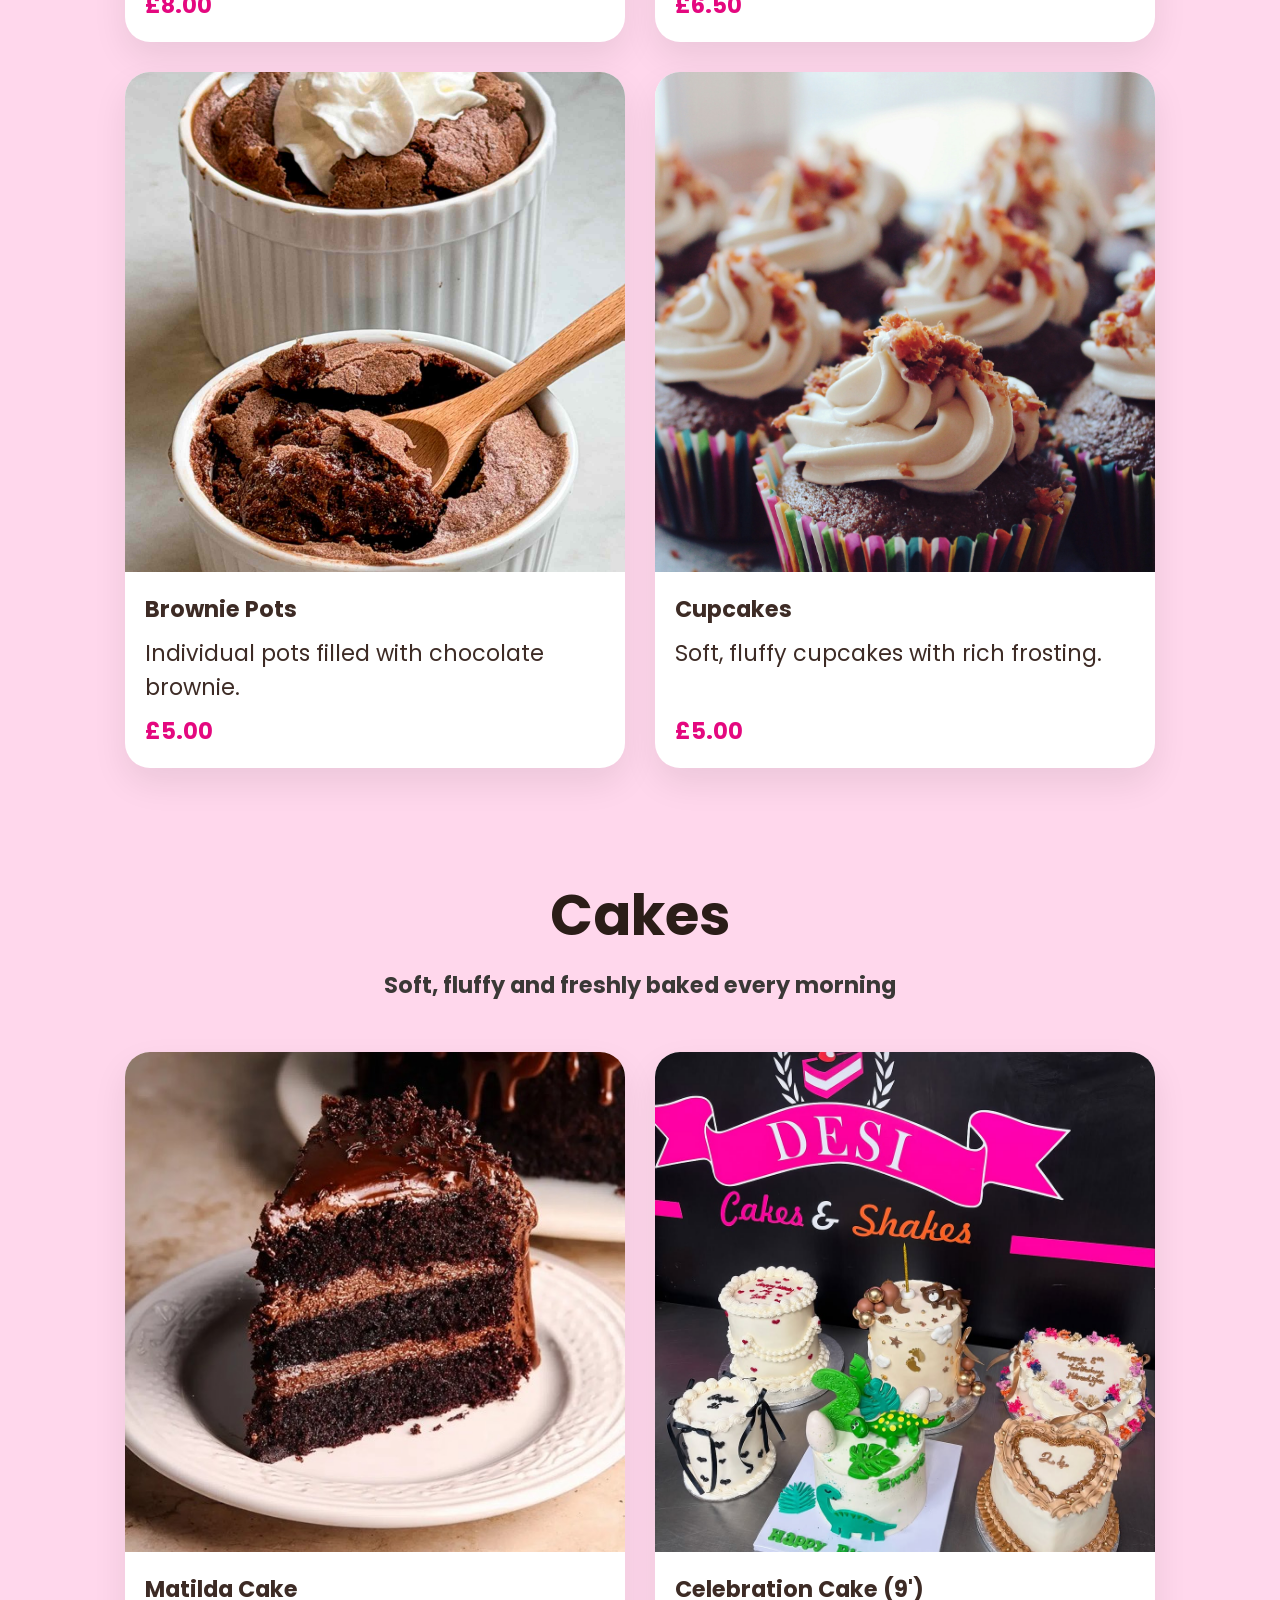
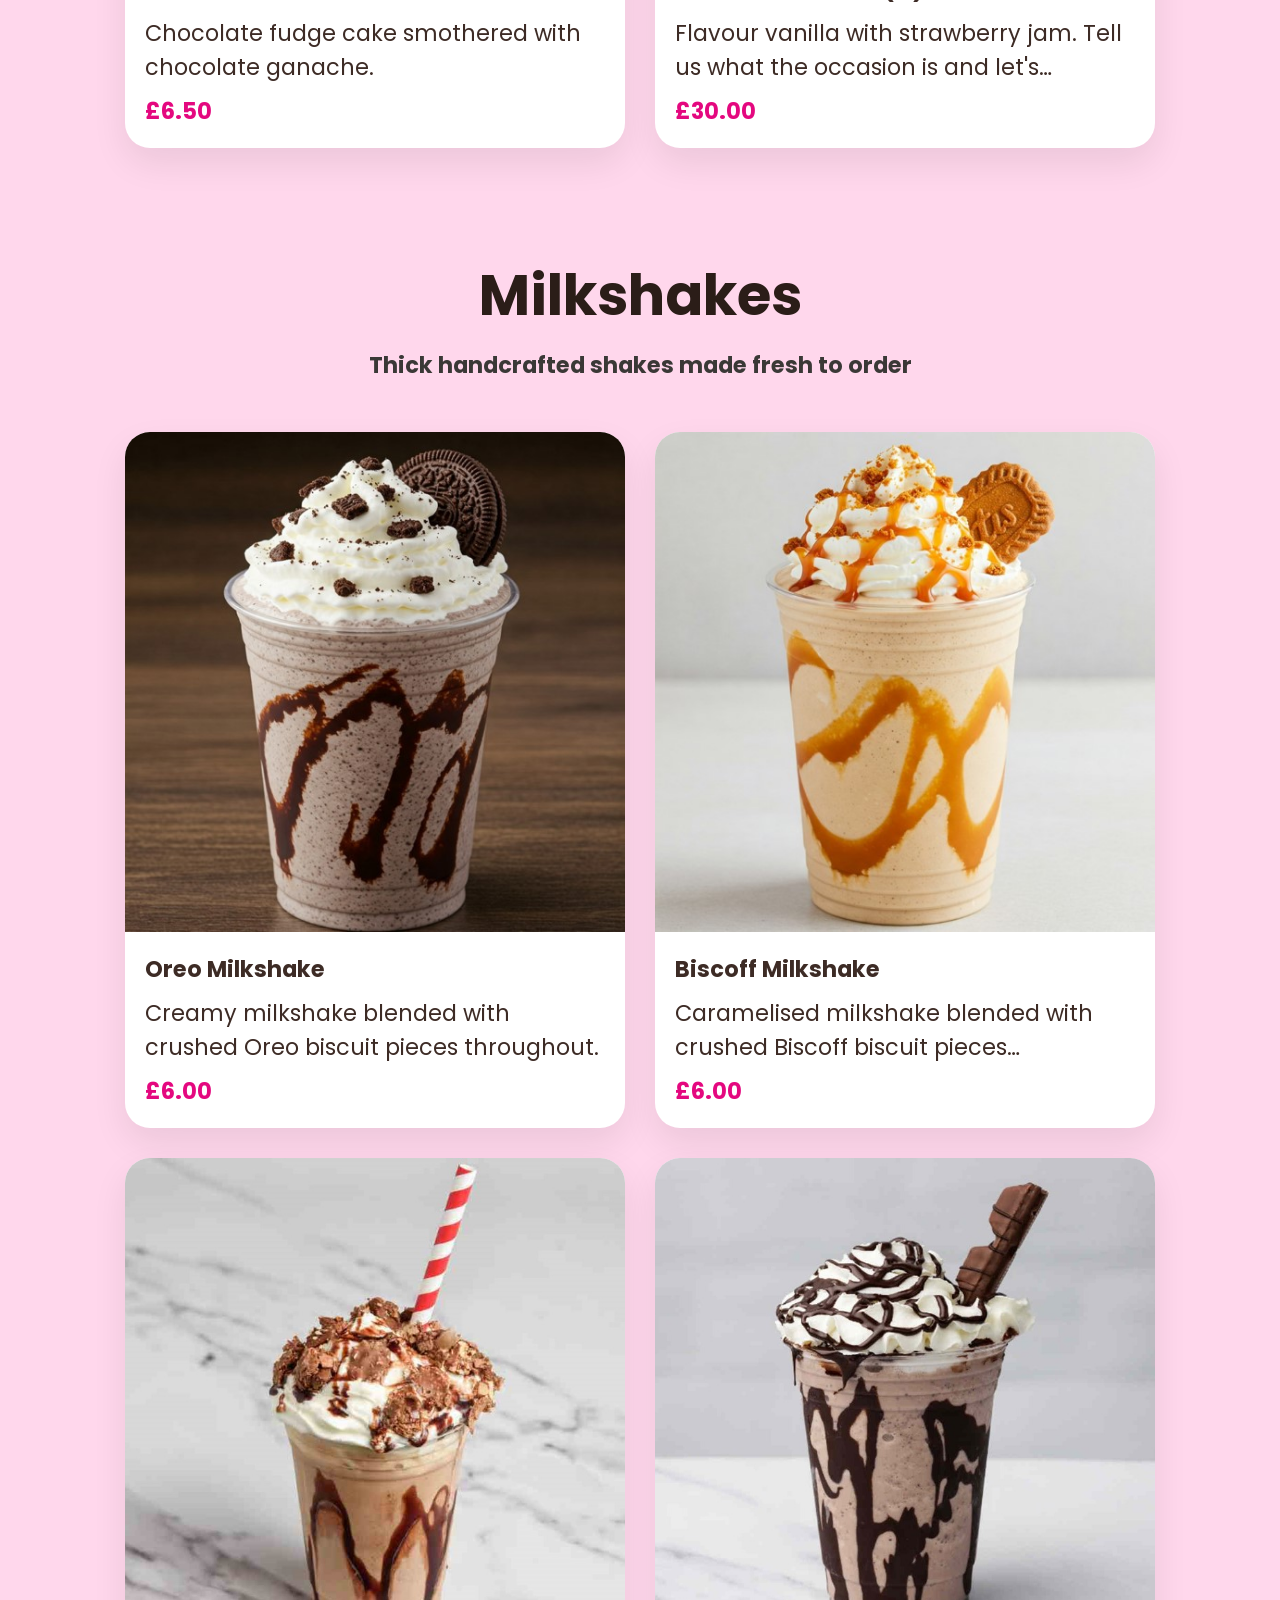
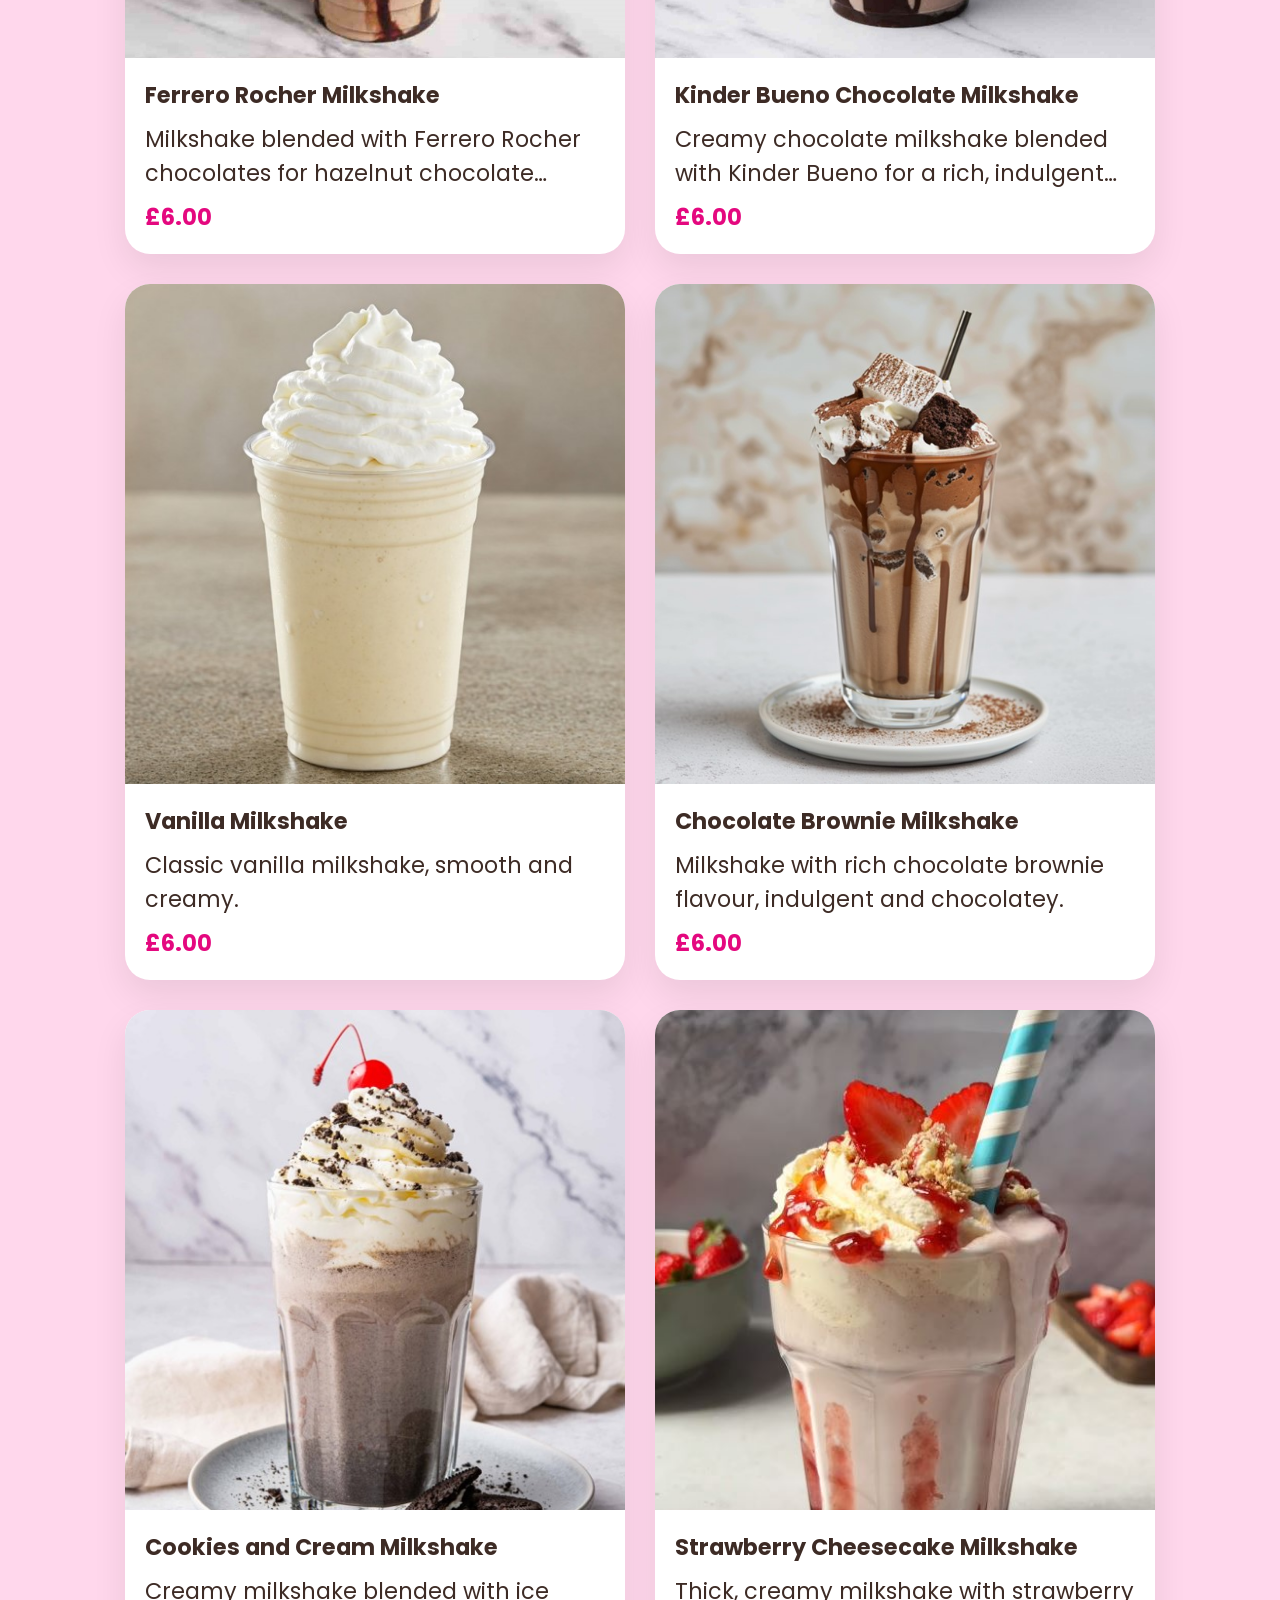
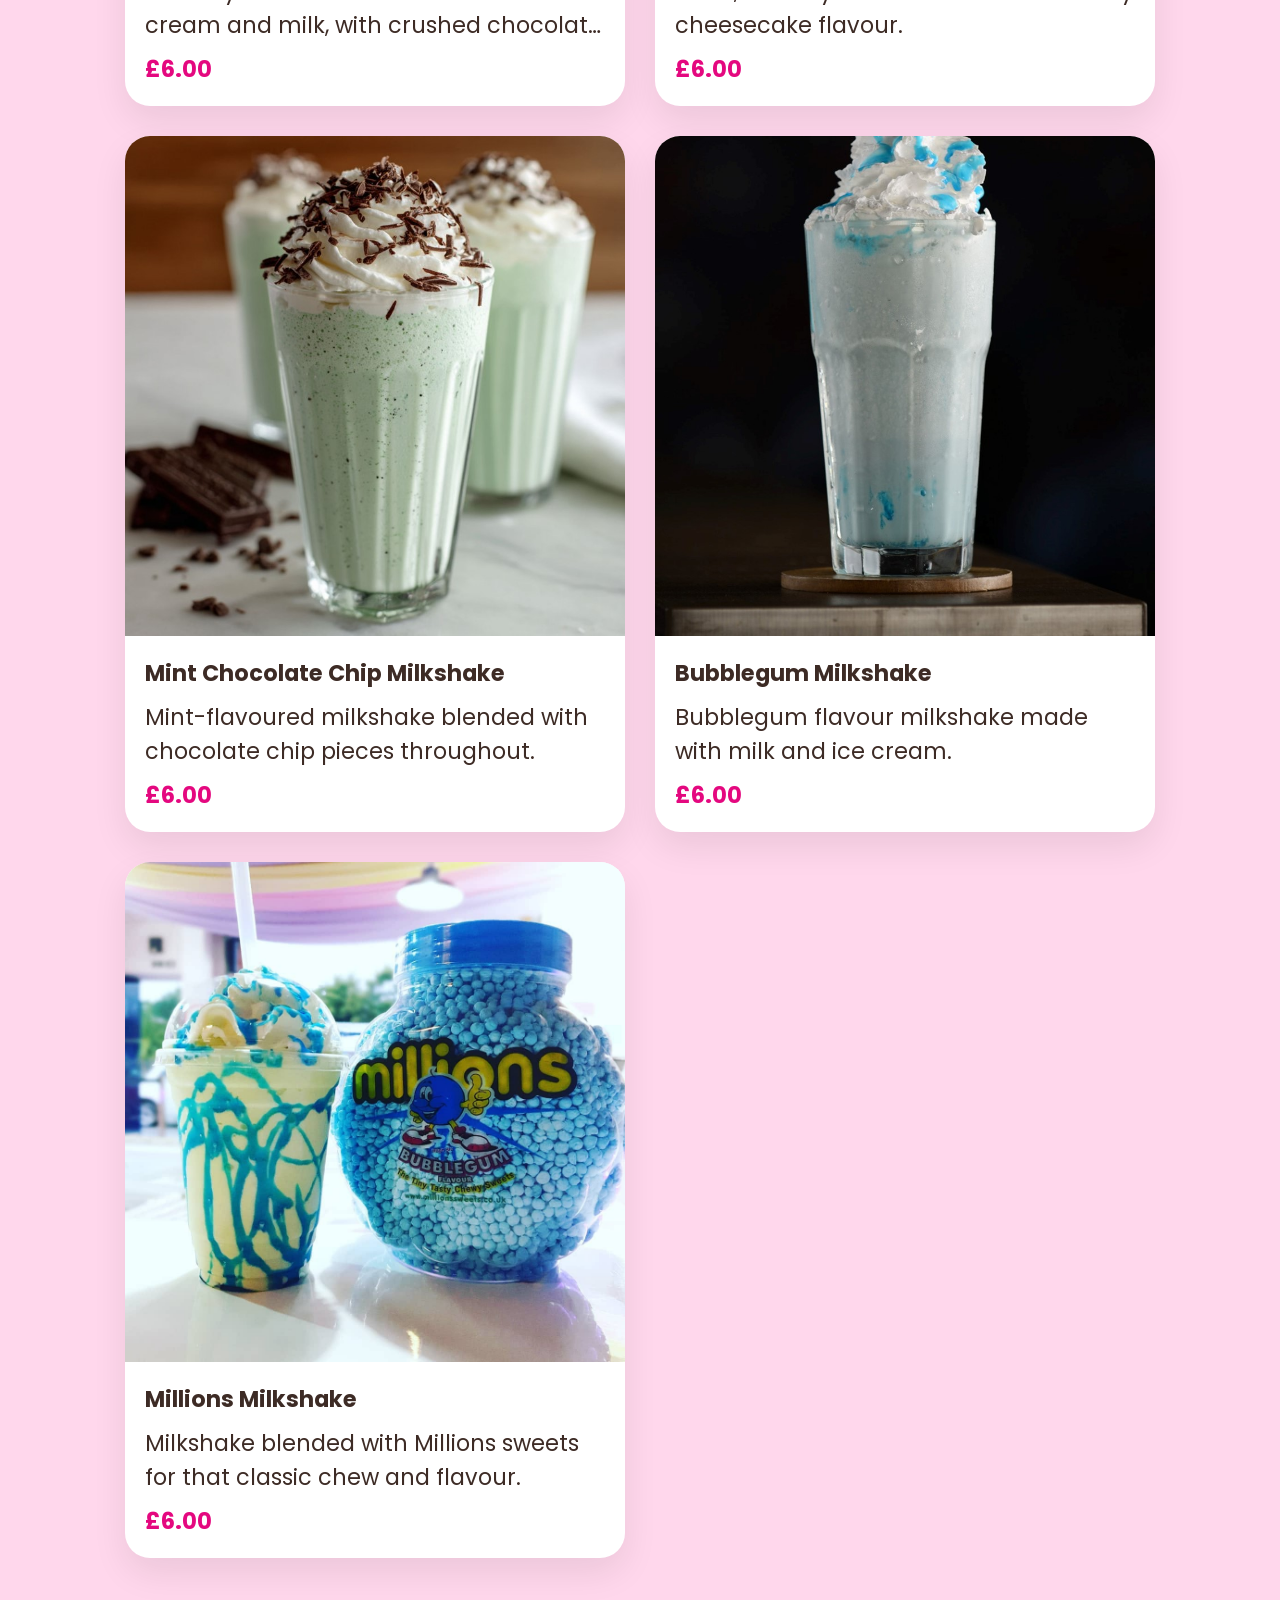
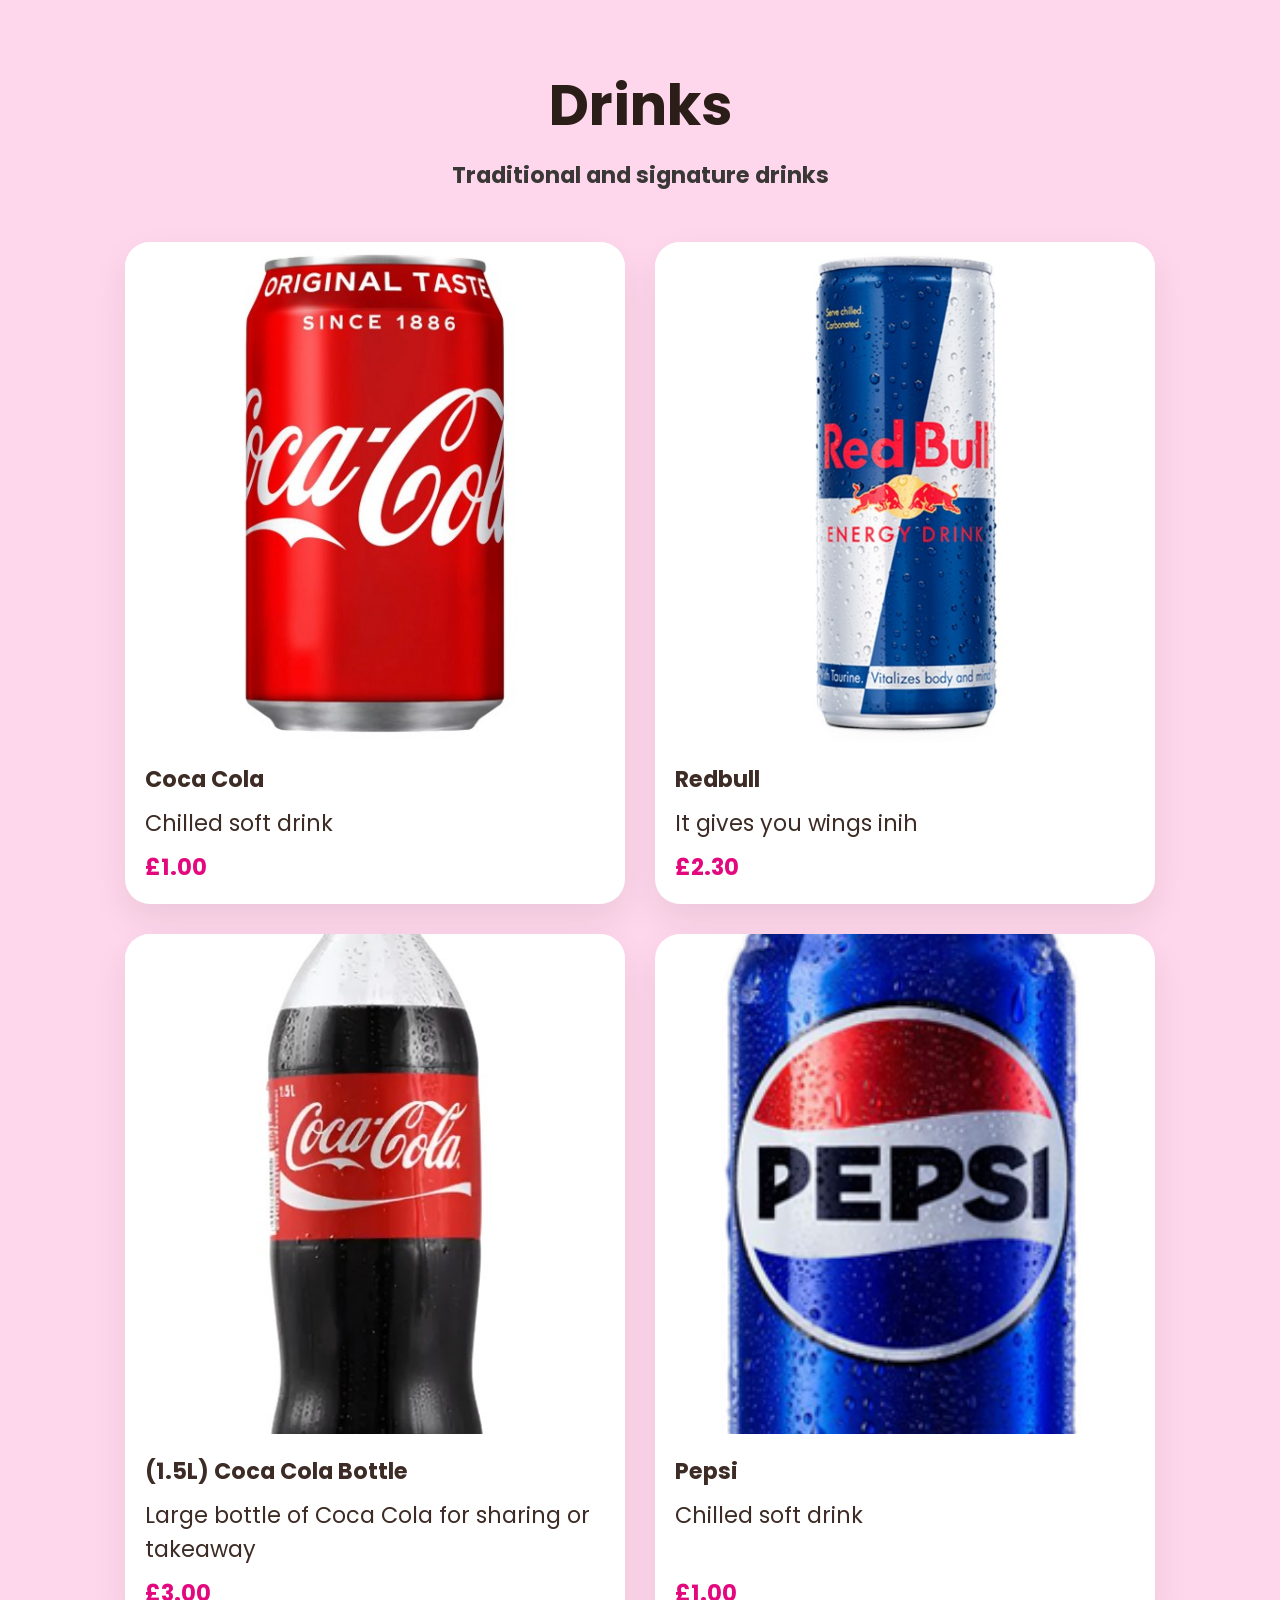
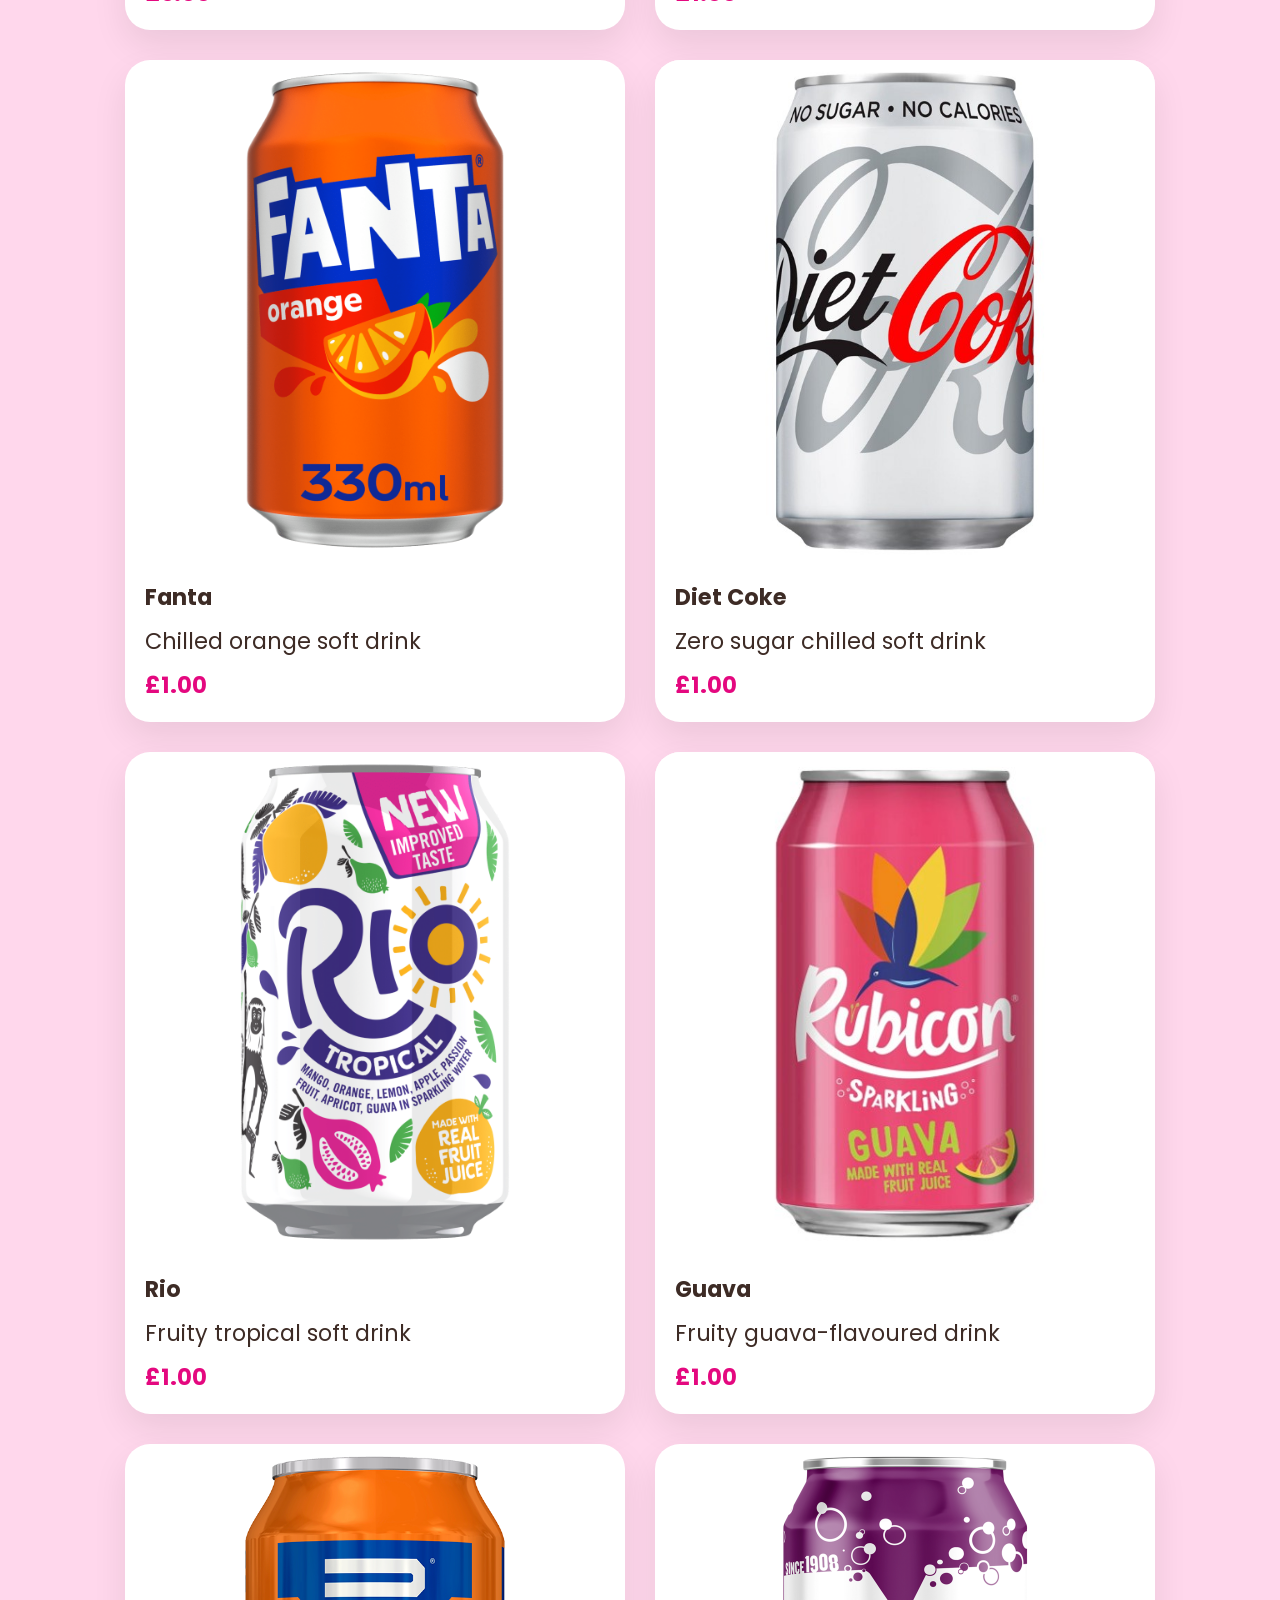
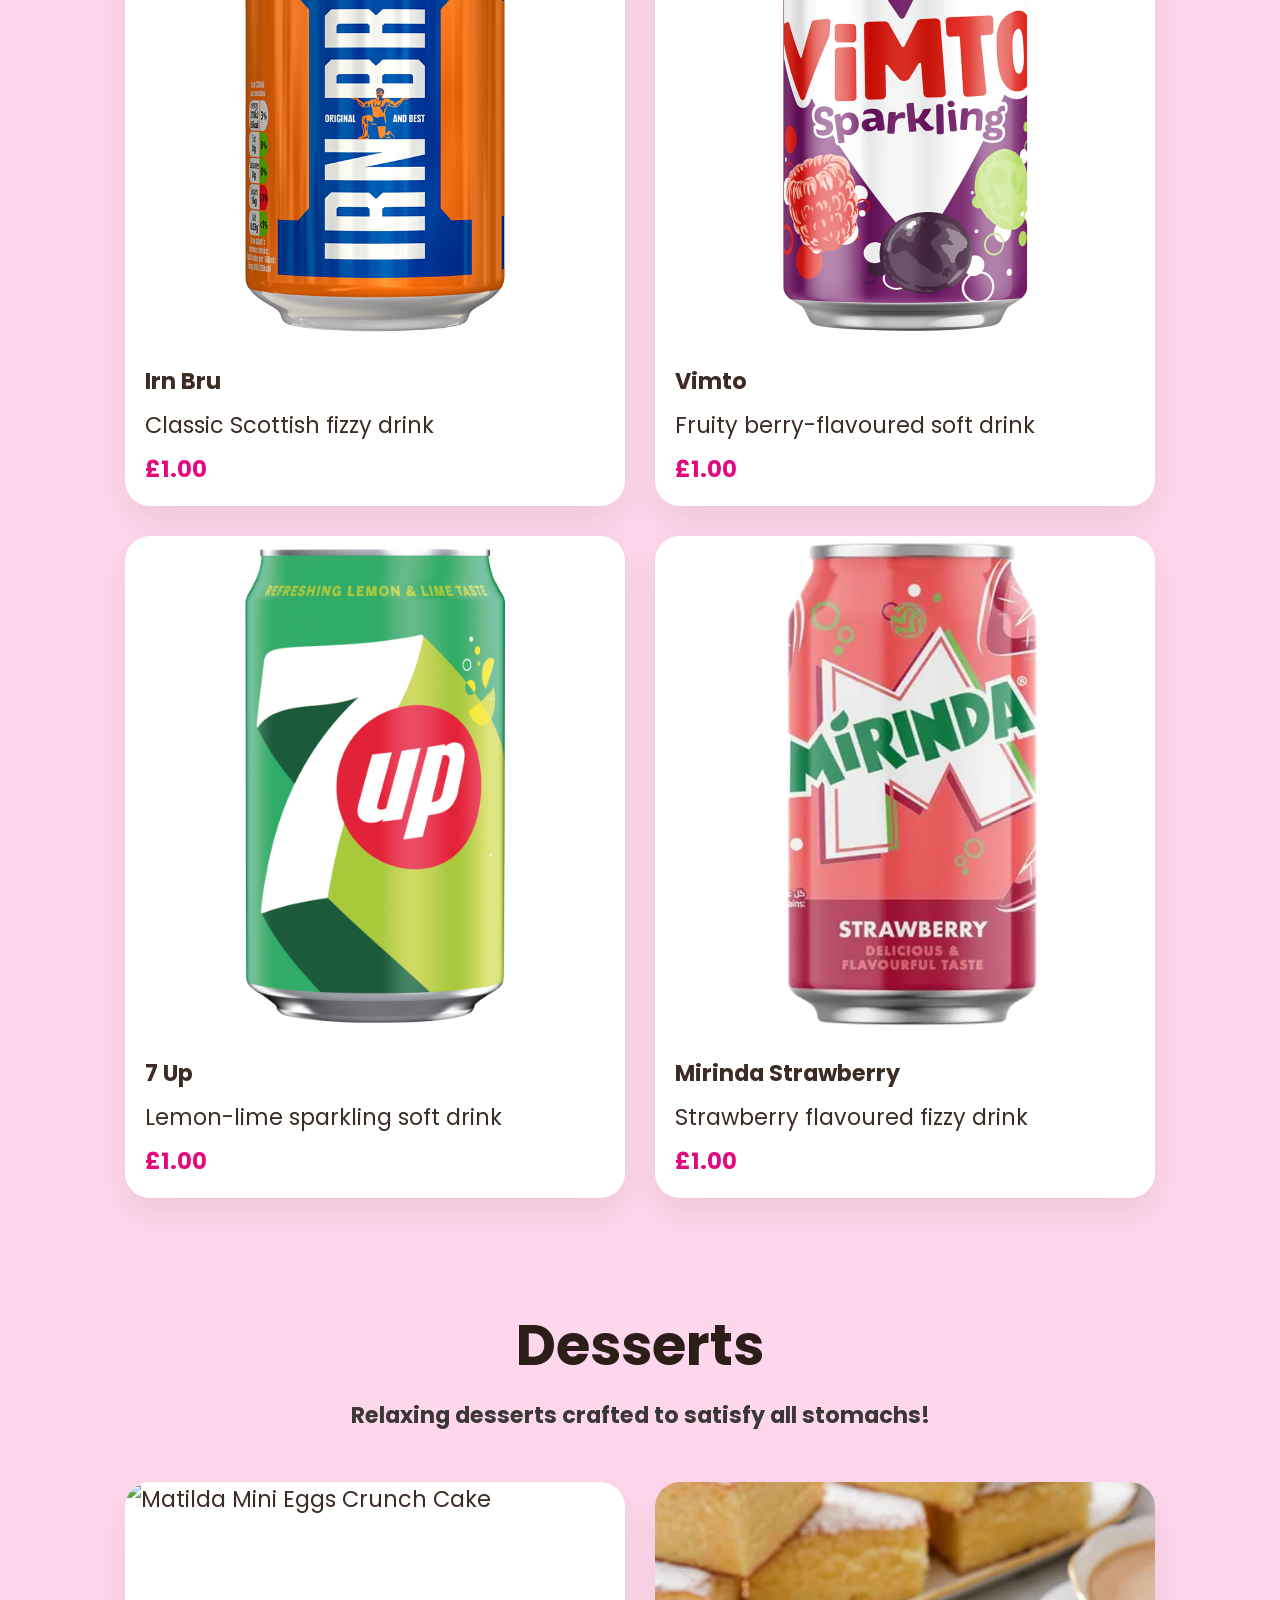
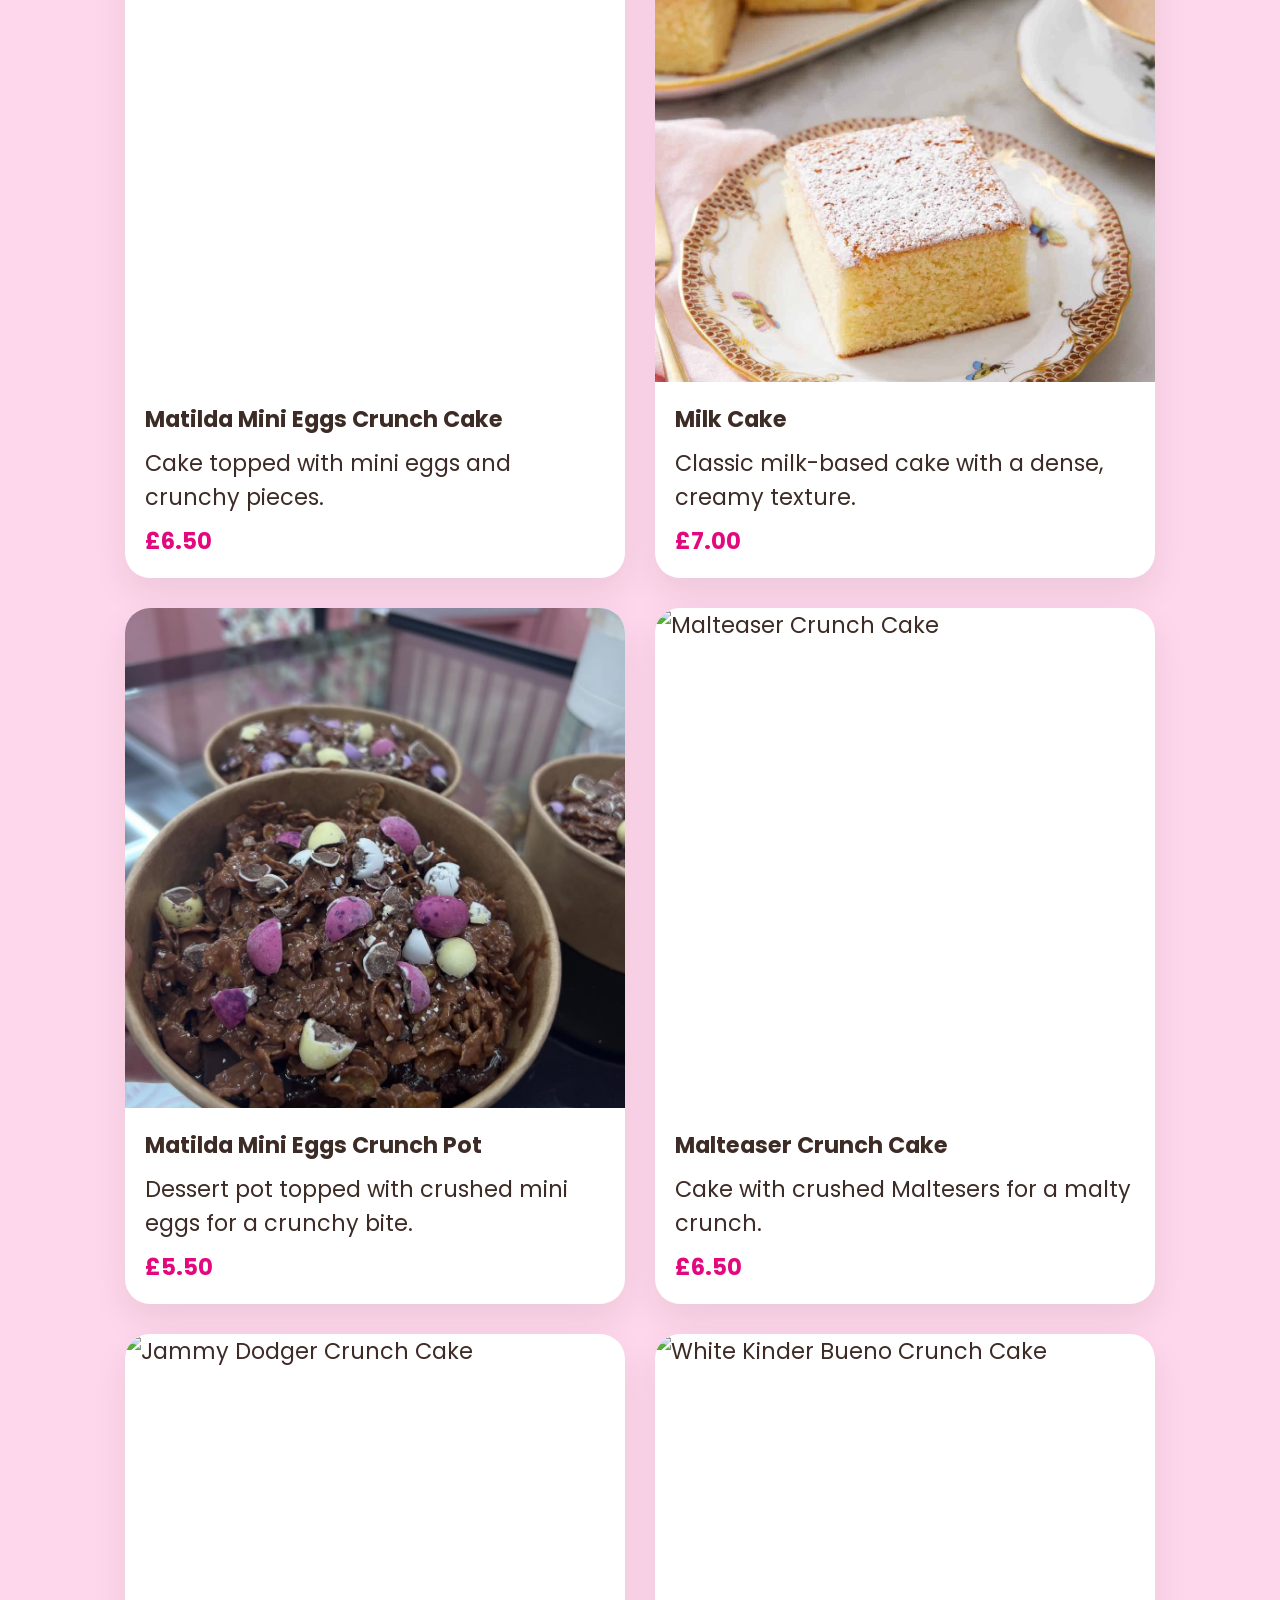
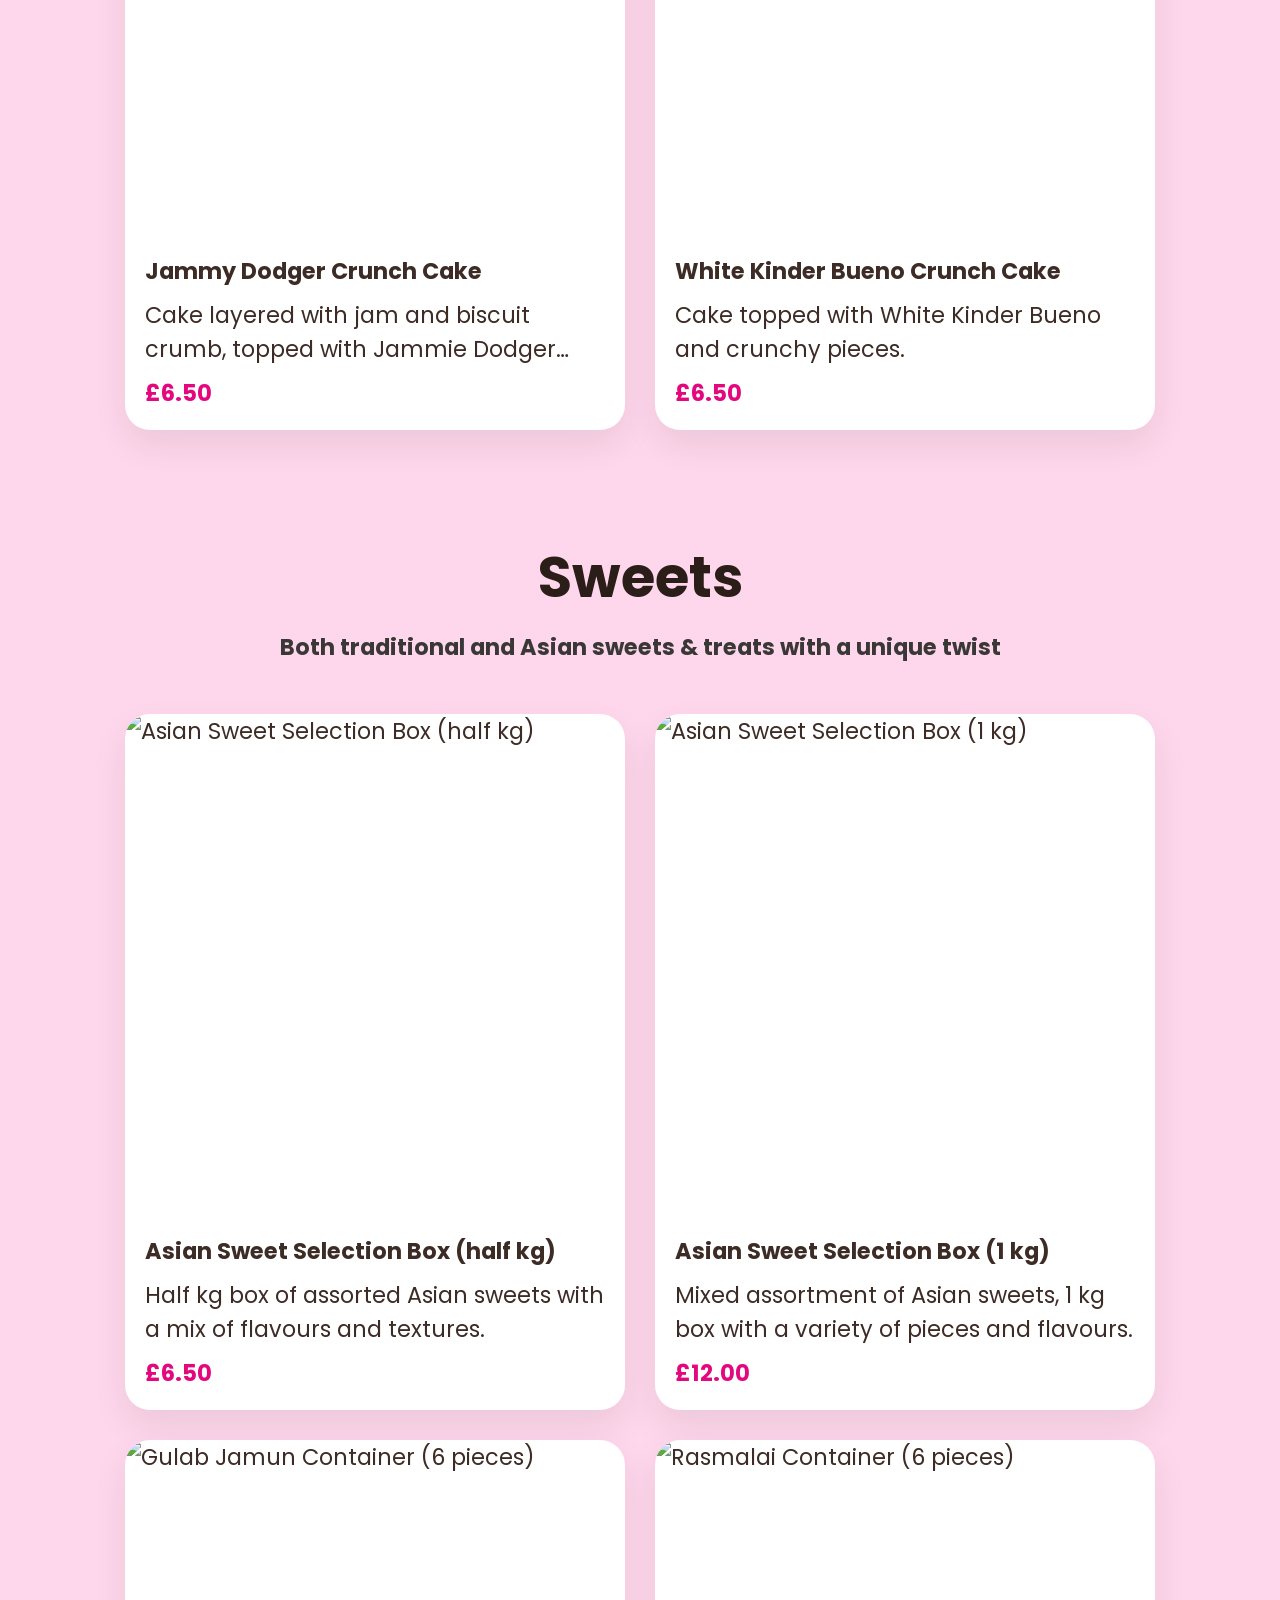
==== commit a0eb3e92: "Added cart system!" ====
--- a/menu.html
+++ b/menu.html
@@ -35,9 +35,16 @@
     <li><a href="about.html">About Us</a></li>
   </ul>
 
-  <div class="menu-toggle" id="menu-toggle">☰</div>
+  
 
   <a href="#custom-contact-section" class="nav-btn">Order Now</a>
+
+  <div class="cart-button" id="cart-icon">
+  🛒
+  <span id="cart-count">0</span>
+</div>
+
+<div class="menu-toggle" id="menu-toggle">☰</div>
 
 </nav>
 
@@ -390,8 +397,46 @@
     <p id="modal-desc"></p>
     <h3 id="modal-price"></h3>
 
-    <!-- <a id="whatsapp-btn" class="whatsapp-btn" target="_blank">Order on WhatsApp</a> -->
-  </div>
+<div class="quantity-selector">
+    <button id="minus-btn">−</button>
+
+    <input
+        type="number"
+        id="quantity"
+        value="1"
+        min="1"
+        max="50"
+    >
+
+    <button id="plus-btn">+</button>
+</div>
+
+<button id="add-cart-btn">
+    Add to Basket
+</button>
+</div>
+</div>
+
+
+<div class="cart-overlay" id="cart-overlay"></div>
+
+<div class="cart-drawer" id="cart-drawer">
+
+  <div class="cart-header">
+    <h2>Your Basket</h2>
+    <span id="cart-close">×</span>
+  </div>
+
+  <div id="cart-items"></div>
+
+  <div class="cart-footer">
+    <h3>Total: £<span id="cart-total">0.00</span></h3>
+
+    <button id="checkout-btn">
+      Checkout on WhatsApp
+    </button>
+  </div>
+
 </div>
 
 
--- a/style.css
+++ b/style.css
@@ -2409,6 +2409,196 @@
   font-size: 44px;
 }
 
+
+.quantity-selector{
+    display:flex;
+    justify-content:center;
+    align-items:center;
+    gap:15px;
+
+    margin:25px 0;
+}
+
+.quantity-selector button{
+
+    width:45px;
+    height:45px;
+
+    border:none;
+
+    border-radius:50%;
+
+    font-size:28px;
+
+    cursor:pointer;
+
+    background:#e4087f;
+    color:white;
+}
+
+.quantity-selector input{
+
+    width:70px;
+
+    text-align:center;
+
+    font-size:22px;
+
+    padding:8px;
+
+    border-radius:8px;
+
+    border:1px solid #ccc;
+}
+
+#add-cart-btn{
+
+    width:100%;
+
+    padding:18px;
+
+    border:none;
+
+    border-radius:12px;
+
+    background:#e4087f;
+
+    color:white;
+
+    font-size:22px;
+
+    cursor:pointer;
+}
+
+
+
+.cart-button {
+  position: fixed;
+  right: 50px;
+
+  width: 60px;
+  height: 60px;
+
+  border-radius: 50%;
+
+  background: #e4087f;
+  color: white;
+
+  display: flex;
+  justify-content: center;
+  align-items: center;
+
+  font-size: 26px;
+  cursor: pointer;
+
+  box-shadow: 0 10px 25px rgba(0,0,0,0.2);
+
+  z-index: 99999;
+  transition: 0.3s ease;
+}
+
+.cart-button:hover {
+  transform: scale(1.08);
+}
+
+#cart-count {
+  position: absolute;
+  top: -6px;
+  right: -6px;
+
+  width: 22px;
+  height: 22px;
+
+  border-radius: 50%;
+
+  background: white;
+  color: #e4087f;
+
+  display: flex;
+  justify-content: center;
+  align-items: center;
+
+  font-size: 12px;
+  font-weight: bold;
+}
+
+
+.cart-overlay {
+  position: fixed;
+  inset: 0;
+  background: rgba(0,0,0,0.5);
+  opacity: 0;
+  pointer-events: none;
+  transition: 0.3s;
+  z-index: 9998;
+}
+
+.cart-drawer {
+  position: fixed;
+  top: 0;
+  right: -420px;
+  width: 400px;
+  height: 100vh;
+
+  background: white;
+  z-index: 9999;
+
+  display: flex;
+  flex-direction: column;
+
+  transition: 0.3s ease;
+  box-shadow: -10px 0 30px rgba(0,0,0,0.2);
+}
+
+.cart-drawer.active {
+  right: 0;
+}
+
+.cart-overlay.active {
+  opacity: 1;
+  pointer-events: all;
+}
+
+.cart-header {
+  display: flex;
+  justify-content: space-between;
+  padding: 20px;
+  border-bottom: 1px solid #eee;
+}
+
+#cart-close {
+  font-size: 28px;
+  cursor: pointer;
+}
+
+#cart-items {
+  flex: 1;
+  overflow-y: auto;
+  padding: 15px;
+}
+
+.cart-item {
+  display: flex;
+  justify-content: space-between;
+  align-items: center;
+  margin-bottom: 15px;
+}
+
+.cart-footer {
+  padding: 20px;
+  border-top: 1px solid #eee;
+}
+
+#checkout-btn {
+  width: 100%;
+  padding: 15px;
+  background: #e4087f;
+  color: white;
+  border: none;
+  border-radius: 10px;
+  cursor: pointer;
+}
+
 /* MOBILE */
 
 @media (max-width: 1200px) {
@@ -2473,4 +2663,16 @@
   font-size: clamp(1rem, 1vw + 0.9rem, 3rem);
 }
 
-}+
+.cart-button {
+    left: 15px;
+    position: relative;
+    width: 55px;
+    height: 55px;
+    font-size: 22px;
+  }
+
+}
+
+
+
